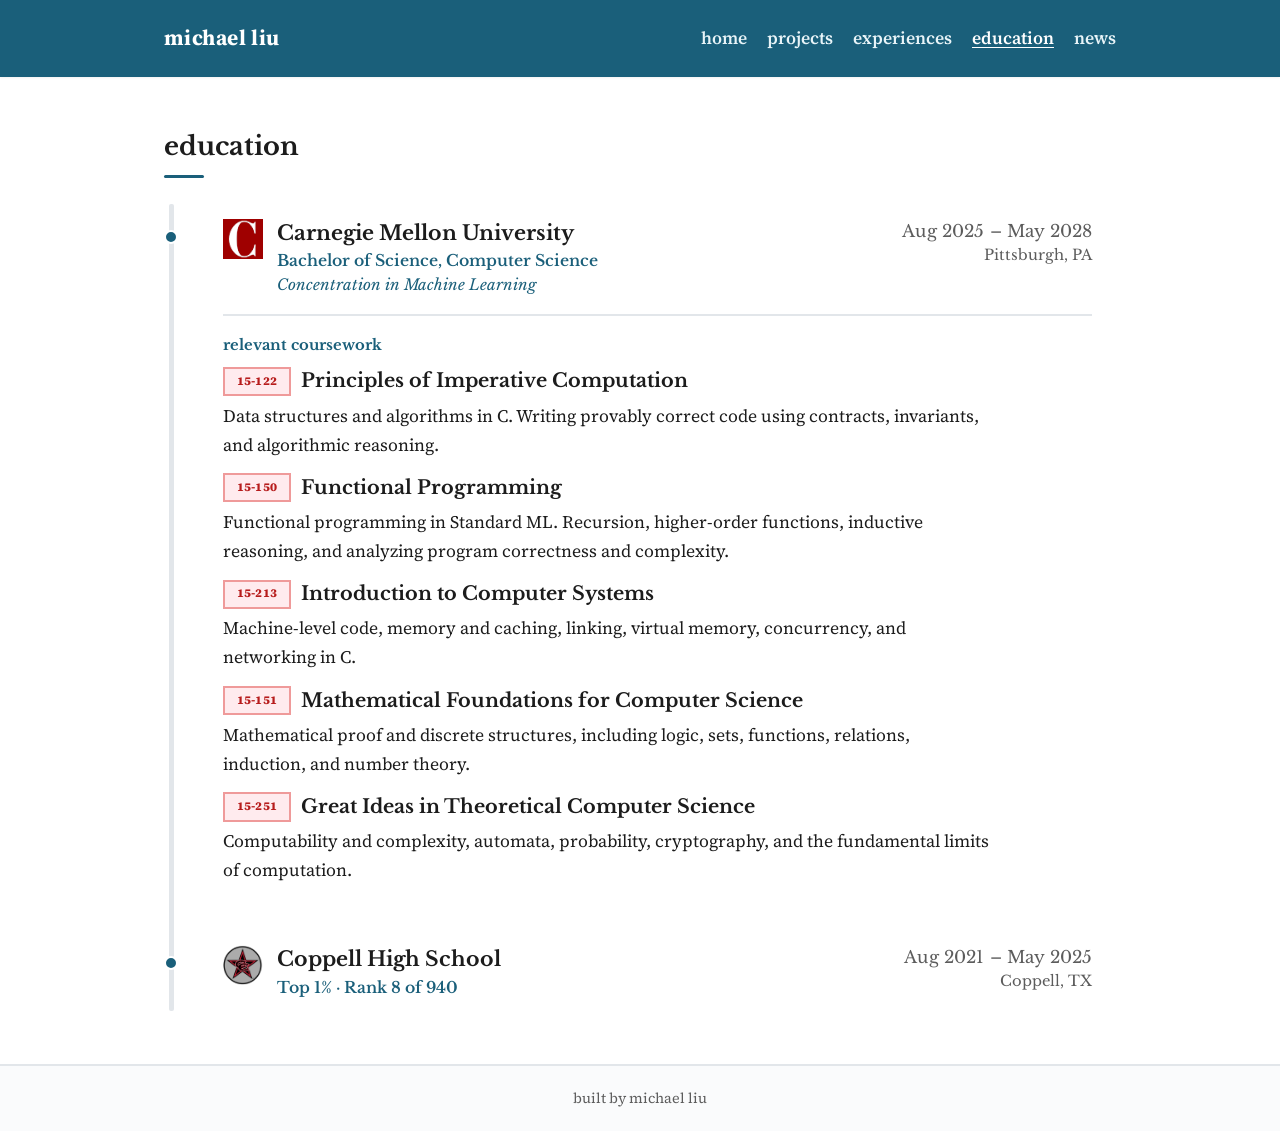
==== education.html @ 4521b9be "Add files via upload" ====
<!DOCTYPE html>
<html lang="en">
  <head>
    <meta charset="UTF-8" />
    <meta name="viewport" content="width=device-width, initial-scale=1" />
    <meta name="description" content="michael liu's education" />
    <title>michael liu</title>
    <link rel="icon" type="image/gif" href="assets/cs.gif" />
    <link rel="stylesheet" href="assets/css/styles.css" />
    <link rel="preconnect" href="https://fonts.googleapis.com" />
    <link rel="preconnect" href="https://fonts.gstatic.com" crossorigin />
    <link
      href="https://fonts.googleapis.com/css2?family=Libre+Baskerville:ital,wght@0,400;0,700;1,400&family=Source+Serif+4:ital,opsz,wght@0,8..60,300;0,8..60,400;1,8..60,400&display=swap"
      rel="stylesheet"
    />
  </head>
  <body>
    <a class="skip-link" href="#main">Skip to content</a>

    <header class="site-header">
      <div class="site-header__inner">
        <a class="site-logo" href="index.html">michael liu</a>
        <button
          class="nav-toggle"
          type="button"
          aria-expanded="false"
          aria-controls="site-nav"
        >
          <span class="nav-toggle__bar" aria-hidden="true"></span>
          <span class="visually-hidden">Menu</span>
        </button>
        <nav class="site-nav" id="site-nav" aria-label="Primary">
          <ul>
            <li><a href="index.html">home</a></li>
            <li><a href="index.html#projects">projects</a></li>
            <li><a href="experiences.html">experiences</a></li>
            <li><a href="education.html" aria-current="page">education</a></li>
            <li><a href="index.html#news">news</a></li>
          </ul>
        </nav>
      </div>
    </header>

    <main id="main">
      <div class="content-wrap">
        <section class="section" id="education" aria-labelledby="education-heading">
          <h2 id="education-heading" class="section__title">education</h2>
          <ol class="project-showcase project-showcase--timeline" aria-label="Education">
            <li>
              <article class="project-card">
                <div class="project-card__body">
                  <div class="exp-header">
                    <div class="exp-header__left">
                      <img class="exp-org-logo" src="assets/img/cmu.ico" alt="Carnegie Mellon University logo" />
                      <div class="exp-title-block">
                        <h3 class="project-card__title">Carnegie Mellon University</h3>
                        <p class="exp-role exp-role--plain">Bachelor of Science, Computer Science</p>
                        <p class="exp-role exp-role--concentration">Concentration in Machine Learning</p>
                      </div>
                    </div>
                    <div class="exp-header__right">
                      <p class="exp-date">Aug 2025 &ndash; May 2028</p>
                      <p class="exp-loc">Pittsburgh, PA</p>
                    </div>
                  </div>
                  <div class="edu-courses">
                    <h4 class="edu-courses__title">relevant coursework</h4>
                    <ul class="edu-course-list" aria-label="Relevant coursework">
                      <li>
                        <p class="edu-course__line">
                          <span class="project-tag edu-course__code">15-122</span>
                          <span class="edu-course__name">Principles of Imperative Computation</span>
                        </p>
                        <p class="edu-course__desc">
                          Data structures and algorithms in C. Writing
                          provably correct code using contracts, invariants, and algorithmic reasoning.
                        </p>
                      </li>
                      <li>
                        <p class="edu-course__line">
                          <span class="project-tag edu-course__code">15-150</span>
                          <span class="edu-course__name">Functional Programming</span>
                        </p>
                        <p class="edu-course__desc">
                          Functional programming in Standard ML. Recursion, higher-order
                          functions, inductive reasoning, and analyzing program correctness and complexity.
                        </p>
                      </li>
                      <li>
                        <p class="edu-course__line">
                          <span class="project-tag edu-course__code">15-213</span>
                          <span class="edu-course__name">Introduction to Computer Systems</span>
                        </p>
                        <p class="edu-course__desc">
                          Machine-level code, memory and caching, linking,
                          virtual memory, concurrency, and networking in C.
                        </p>
                      </li>
                      <li>
                        <p class="edu-course__line">
                          <span class="project-tag edu-course__code">15-151</span>
                          <span class="edu-course__name">Mathematical Foundations for Computer Science</span>
                        </p>
                        <p class="edu-course__desc">
                          Mathematical proof and discrete structures, including logic, sets,
                          functions, relations, induction, and number theory.
                        </p>
                      </li>
                      <li>
                        <p class="edu-course__line">
                          <span class="project-tag edu-course__code">15-251</span>
                          <span class="edu-course__name">Great Ideas in Theoretical Computer Science</span>
                        </p>
                        <p class="edu-course__desc">
                          Computability and complexity, automata, probability,
                          cryptography, and the fundamental limits of computation.
                        </p>
                      </li>
                    </ul>
                  </div>
                </div>
              </article>
            </li>
            <li>
              <article class="project-card">
                <div class="project-card__body">
                  <div class="exp-header">
                    <div class="exp-header__left">
                      <img class="exp-org-logo" src="assets/img/coppell-badge.png" alt="Coppell High School logo" />
                      <div class="exp-title-block">
                        <h3 class="project-card__title">Coppell High School</h3>
                        <p class="exp-role exp-role--plain">Top 1% &middot; Rank 8 of 940</p>
                      </div>
                    </div>
                    <div class="exp-header__right">
                      <p class="exp-date">Aug 2021 &ndash; May 2025</p>
                      <p class="exp-loc">Coppell, TX</p>
                    </div>
                  </div>
                </div>
              </article>
            </li>
          </ol>
        </section>
      </div>
    </main>

    <footer class="site-footer">
      <p>built by michael liu</p>
    </footer>

    <button type="button" id="back-to-top" class="back-to-top" aria-label="Back to top">BACK TO TOP</button>

    <script src="assets/js/main.js"></script>
  </body>
</html>
---- assets/css/styles.css ----
/* Academic / Jekyll-adjacent portfolio — calm typography, restrained color */

:root {
  --color-header: #1a5f7a;
  --color-header-hover: #134a61;
  --color-text: #1c1c1c;
  --color-muted: #5c5c5c;
  --color-link: #1a6fa0;
  --color-link-hover: #145a82;
  --color-border: #e2e6ea;
  --color-surface: #fafbfc;
  --font-serif: "Libre Baskerville", Georgia, "Times New Roman", serif;
  --font-sans: "Source Serif 4", Georgia, "Times New Roman", serif;
  --content-max: 62rem;
  --space-xs: 0.35rem;
  --space-sm: 0.75rem;
  --space-md: 1.25rem;
  --space-lg: 2rem;
  --space-xl: 3rem;
  --radius-sm: 6px;
  --shadow-soft: 0 1px 2px rgba(0, 0, 0, 0.06);
  /* layout dividers (horizontal + vertical rules) */
  --hairline: 2px;
}

*,
*::before,
*::after {
  box-sizing: border-box;
}

html {
  scroll-behavior: smooth;
}

body {
  margin: 0;
  font-family: var(--font-sans);
  font-size: 1.15rem;
  line-height: 1.7;
  color: var(--color-text);
  background: #fff;
}

.section__body p,
.project-card__desc,
.news-timeline__text {
  font-size: 1.1rem;
  font-weight: 400;
}

.visually-hidden {
  position: absolute;
  width: 1px;
  height: 1px;
  padding: 0;
  margin: -1px;
  overflow: hidden;
  clip: rect(0, 0, 0, 0);
  white-space: nowrap;
  border: 0;
}

.skip-link {
  position: absolute;
  left: -9999px;
  top: 0;
  z-index: 100;
  padding: var(--space-sm) var(--space-md);
  background: var(--color-header);
  color: #fff;
  text-decoration: none;
  font-weight: 600;
}

.skip-link:focus {
  left: var(--space-md);
  top: var(--space-md);
  border-radius: var(--radius-sm);
}

a {
  color: var(--color-link);
  text-decoration-thickness: 1px;
  text-underline-offset: 3px;
}

a:hover {
  color: var(--color-link-hover);
}

/* Header */
.site-header {
  background: var(--color-header);
  color: #fff;
  box-shadow: var(--shadow-soft);
}

.site-header__inner {
  max-width: var(--content-max);
  margin: 0 auto;
  padding: var(--space-md);
  display: flex;
  align-items: center;
  justify-content: space-between;
  gap: var(--space-md);
}

.site-logo {
  color: #fff;
  font-weight: 700;
  letter-spacing: 0.02em;
  text-decoration: none;
  font-size: 1.35rem;
}

.site-logo:hover {
  color: #e8f4f8;
}

.site-nav ul {
  list-style: none;
  margin: 0;
  padding: 0;
  display: flex;
  flex-wrap: wrap;
  gap: var(--space-sm) var(--space-md);
}

.site-nav a {
  color: #e8f4f8;
  text-decoration: none;
  font-weight: 600;
  font-size: 1.1rem;
}

.site-nav a:hover {
  color: #fff;
  text-decoration: underline;
}

.nav-toggle {
  display: none;
  background: transparent;
  border: var(--hairline) solid rgba(255, 255, 255, 0.45);
  border-radius: var(--radius-sm);
  width: 2.5rem;
  height: 2.25rem;
  padding: 0;
  cursor: pointer;
  align-items: center;
  justify-content: center;
  flex-shrink: 0;
}

.nav-toggle__bar {
  display: block;
  width: 1.25rem;
  height: 3px;
  background: #fff;
  box-shadow: 0 -9px 0 #fff, 0 9px 0 #fff;
}

/* Hero */
.hero {
  max-width: var(--content-max);
  margin: 0 auto;
  padding: var(--space-xl) var(--space-md) var(--space-lg);
}

.hero__grid {
  display: grid;
  grid-template-columns: minmax(10rem, 13rem) 1fr minmax(16rem, 20rem);
  gap: var(--space-lg) var(--space-lg);
  align-items: start;
}

.avatar {
  width: 100%;
  aspect-ratio: 1;
  border-radius: 50%;
  overflow: hidden;
  background: var(--color-border);
  border: 3px solid #fff;
  box-shadow: 0 4px 14px rgba(26, 95, 122, 0.15);
}

.avatar__image {
  width: 100%;
  height: 100%;
  object-fit: cover;
  object-position: center center;
  display: block;
}

.hero__name {
  font-family: var(--font-serif);
  font-weight: 700;
  font-size: clamp(2rem, 4vw, 2.75rem);
  margin: 0 0 var(--space-sm);
  letter-spacing: -0.02em;
  line-height: 1.15;
  text-transform: lowercase;
}

.hero__meta {
  list-style: none;
  margin: 0 0 var(--space-md);
  padding: 0;
  color: var(--color-muted);
  font-size: 0.98rem;
}

.hero__meta li {
  margin-bottom: var(--space-xs);
}

.social {
  list-style: none;
  margin: 0;
  padding: 0;
  display: flex;
  gap: var(--space-sm);
}

.social__link {
  display: inline-flex;
  align-items: center;
  justify-content: center;
  width: 2.9rem;
  height: 2.9rem;
  border-radius: 50%;
  background: var(--color-surface);
  border: var(--hairline) solid var(--color-border);
  color: var(--color-header);
  font-weight: 700;
  font-size: 0.75rem;
  text-decoration: none;
  letter-spacing: -0.02em;
}

.social__link:hover {
  background: var(--color-header);
  color: #fff;
  border-color: var(--color-header);
}

/* Brand colors per social link (LinkedIn, GitHub, Email) */
.social li:nth-child(1) .social__link {
  color: #0a66c2;
  border-color: #0a66c2;
}

.social li:nth-child(1) .social__link:hover {
  background: #0a66c2;
  color: #fff;
  border-color: #0a66c2;
}

.social li:nth-child(2) .social__link {
  color: #1c1c1c;
  border-color: #1c1c1c;
}

.social li:nth-child(2) .social__link:hover {
  background: #1c1c1c;
  color: #fff;
  border-color: #1c1c1c;
}

.social li:nth-child(3) .social__link {
  color: #ea4335;
  border-color: #ea4335;
}

.social li:nth-child(3) .social__link:hover {
  background: #ea4335;
  color: #fff;
  border-color: #ea4335;
}

.social__link .social__icon {
  width: 1.5rem;
  height: 1.5rem;
  display: block;
  flex-shrink: 0;
}

.social__link svg[fill="none"] {
  fill: none;
}

.hero__aside {
  padding-left: 0;
}

.aside-heading {
  font-family: var(--font-serif);
  font-size: 1.15rem;
  font-weight: 700;
  margin: 0 0 var(--space-sm);
  text-transform: lowercase;
}

.interest-list {
  margin: 0;
  padding-left: 1.1rem;
  color: var(--color-muted);
  font-size: 0.98rem;
}

.interest-list li {
  margin-bottom: var(--space-xs);
}

/* Main sections */
.content-wrap {
  max-width: var(--content-max);
  margin: 0 auto;
  padding: var(--space-xl) var(--space-md) var(--space-xl);
}

.site-nav a[aria-current="page"] {
  color: #fff;
  text-decoration: underline;
}

.section {
  padding-top: var(--space-lg);
  margin-top: var(--space-lg);
  border-top: var(--hairline) solid var(--color-border);
}

.section:first-of-type {
  border-top: none;
  margin-top: 0;
  padding-top: 0;
}

.section__title {
  font-family: var(--font-serif);
  font-size: clamp(1.35rem, 2.5vw, 1.6rem);
  font-weight: 700;
  margin: 0 0 var(--space-md);
  text-transform: lowercase;
}

.section__title::after {
  content: "";
  display: block;
  width: 2.5rem;
  height: 3px;
  margin-top: 0.45rem;
  background: var(--color-header);
  border-radius: 2px;
}

.section__body p {
  margin: 0 0 var(--space-md);
  max-width: 48rem;
}

.section__body p:last-child {
  margin-bottom: 0;
}

/* Home about: use full content-wrap width (not 48rem measure column), slightly larger copy */
#about .section__body p {
  max-width: none;
  font-size: 1.25rem;
  line-height: 1.75;
}

.section--projects .section__body .projects-intro {
  margin: 0 0 var(--space-md);
  max-width: none;
}

/* Projects page — image slot (left) + copy (right) */
.project-showcase {
  list-style: none;
  margin: 0;
  padding: 0;
  display: flex;
  flex-direction: column;
  gap: var(--space-sm);
}

.project-showcase > li {
  margin: 0;
  padding: 0;
}

/* Scroll reveal — cards slide in from the side (only when JS enables it) */
.project-showcase.js-reveal > li {
  opacity: 0;
  transform: translateX(-3rem);
  transition:
    opacity 0.6s ease,
    transform 0.6s ease;
}

.project-showcase.js-reveal > li:nth-child(even) {
  transform: translateX(3rem);
}

.project-showcase.js-reveal > li.in-view {
  opacity: 1;
  transform: none;
}

.project-card {
  padding: var(--space-md) var(--space-lg);
  border: var(--hairline) solid transparent;
  border-radius: var(--radius-sm);
}

.section--projects .project-card {
  display: grid;
  grid-template-columns: minmax(13rem, 19rem) minmax(0, 1fr);
  gap: var(--space-lg) var(--space-xl);
  align-items: start;
}

.project-card__media {
  border-radius: var(--radius-sm);
  overflow: hidden;
  box-shadow: var(--shadow-soft);
  background: repeating-linear-gradient(
    -45deg,
    var(--color-surface),
    var(--color-surface) 8px,
    var(--color-border) 8px,
    var(--color-border) calc(8px + var(--hairline))
  );
  aspect-ratio: 20 / 13;
  align-self: start;
}

.project-card__image {
  width: 100%;
  height: 100%;
  object-fit: cover;
  display: block;
}

.project-card__body {
  min-width: 0;
}

.project-card__title {
  font-family: var(--font-serif);
  font-size: clamp(1.15rem, 2.1vw, 1.4rem);
  font-weight: 700;
  margin: 0 0 var(--space-xs);
  line-height: 1.3;
  text-transform: none;
}

.project-card__tags {
  display: flex;
  flex-wrap: wrap;
  gap: 0.45rem 0.5rem;
  margin: 0 0 var(--space-md);
  padding: 0;
  list-style: none;
}

.project-card__tags li {
  margin: 0;
  padding: 0;
}

.project-tag {
  display: inline-block;
  padding: 0.3rem 0.72rem;
  text-transform: uppercase;
  font-size: 0.75rem;
  font-weight: 800;
  line-height: 1.3;
  letter-spacing: 0.02em;
  border: var(--hairline) solid rgb(0, 0, 0);
}

.project-card__tags li:nth-child(7n + 1) .project-tag {
  background: #e3f2fd;
  color: #0d47a1;
  border-color: #90caf9;
}

.project-card__tags li:nth-child(7n + 2) .project-tag {
  background: #fce4ec;
  color: #880e4f;
  border-color: #f48fb1;
}

.project-card__tags li:nth-child(7n + 3) .project-tag {
  background: #e8f5e9;
  color: #1b5e20;
  border-color: #81c784;
}

.project-card__tags li:nth-child(7n + 4) .project-tag {
  background: #fff3e0;
  color: #e65100;
  border-color: #ffb74d;
}

.project-card__tags li:nth-child(7n + 5) .project-tag {
  background: #f3e5f5;
  color: #4a148c;
  border-color: #ce93d8;
}

.project-card__tags li:nth-child(7n + 6) .project-tag {
  background: #e0f7fa;
  color: #006064;
  border-color: #4dd0e1;
}

.project-card__tags li:nth-child(7n + 7) .project-tag {
  background: #efebe9;
  color: #3e2723;
  border-color: #bcaaa4;
}

.project-card__desc {
  margin: 0 0 var(--space-sm);
  max-width: 48rem;
  color: var(--color-text);
  font-size: 1.1rem;
  font-weight: 400;
  line-height: 1.65;
}

.project-card__links {
  display: flex;
  flex-wrap: wrap;
  align-items: center;
  gap: 0.45rem 0.5rem;
  margin: 0;
  padding: 0;
}

a.project-pill {
  display: inline-flex;
  align-items: center;
  justify-content: center;
  padding: 0.3rem 0.72rem;
  border-radius: 20px;
  font-size: 0.75rem;
  font-weight: 800;
  line-height: 1.3;
  letter-spacing: 0.02em;
  text-transform: uppercase;
  text-decoration: none;
  cursor: pointer;
  /* same flat treatment as first tech-tag colorway */
  background: #e3f2fd;
  color: #0d47a1;
  border: var(--hairline) solid #90caf9;
}

a.project-pill:hover {
  background: #bbdefb;
  color: #0d47a1;
  border-color: #64b5f6;
}

a.project-pill:focus-visible {
  outline: 2px solid var(--color-link);
  outline-offset: 2px;
}

/* Experience & education entries reuse the home-page project-card look
   (.project-card chrome + hover defined above). Here we only add the
   subtitle/meta line and the bulleted descriptions used inside them. */
.project-card__bullets {
  margin: 0;
  padding-left: 1.15rem;
  max-width: 48rem;
  list-style: disc;
}

/* Timeline cards: bullets full-width under the two-column header (title +
   date/location), with markers flush to the org logo left edge. */
.project-showcase--timeline .project-card__bullets {
  max-width: none;
  width: 100%;
  padding-left: 1.15rem;
  margin-left: 0;
  box-sizing: border-box;
}

/* Education coursework block also spans the full card under the header */
.project-showcase--timeline .edu-courses {
  max-width: none;
  width: 100%;
}

/* Match education .edu-course__desc body typography (Source Serif 4). */
.project-card__bullets li {
  margin: 0 0 0.15rem;
  font-family: var(--font-sans);
  font-size: 1.1rem;
  font-weight: 400;
  line-height: 1.65;
  color: var(--color-text);
}

.project-card__bullets li:last-child {
  margin-bottom: 0;
}

/* Experiences — news-style vertical timeline wrapping project-card entries */
.project-showcase--timeline {
  --exp-rail-width: 5px;
  --exp-dot-size: 14px;
  --exp-logo-size: 40px;
  --exp-card-pad-y: 1rem;
  --exp-logo-gap: 0.85rem;
  position: relative;
  gap: 1.5rem;
  padding-top: 0.15rem;
}

.project-showcase--timeline .project-card {
  padding: var(--exp-card-pad-y) 1.35rem;
}

.project-showcase--timeline::before {
  content: "";
  position: absolute;
  left: calc(var(--exp-dot-size) / 2 - var(--exp-rail-width) / 2);
  top: 0.35rem;
  bottom: 0.35rem;
  width: var(--exp-rail-width);
  background: var(--color-border);
  border-radius: 2px;
}

.project-showcase--timeline > li {
  position: relative;
  padding-left: calc(var(--exp-dot-size) + 1.35rem);
}

/* Dot centers on the org logo */
.project-showcase--timeline > li::before {
  content: "";
  position: absolute;
  left: 0;
  top: calc(
    var(--exp-card-pad-y) + (var(--exp-logo-size) / 2) - (var(--exp-dot-size) / 2)
  );
  width: var(--exp-dot-size);
  height: var(--exp-dot-size);
  border-radius: 50%;
  background: var(--color-header);
  border: 2.5px solid #fff;
  box-sizing: border-box;
  z-index: 1;
}

/* Header: title/role column + compact date/location meta */
.exp-header {
  display: grid;
  grid-template-columns: minmax(0, 1fr) auto;
  align-items: start;
  column-gap: var(--space-lg);
  row-gap: 0.45rem;
  margin: 0 0 0.95rem;
}

.exp-header:last-child {
  margin-bottom: 0;
}

.exp-header__left {
  min-width: 0;
  display: flex;
  align-items: flex-start;
  gap: var(--exp-logo-gap, 0.85rem);
}

.exp-header__right {
  display: flex;
  flex-direction: column;
  align-items: flex-end;
  text-align: right;
  padding-top: 0.12rem;
  flex-shrink: 0;
}

/* Role / degree / stat lines — plain text with teal emphasis; date and location stay muted. */
.exp-role {
  margin: 0;
}

.exp-role--plain {
  font-family: var(--font-serif);
  font-size: 0.98rem;
  font-weight: 600;
  line-height: 1.4;
  color: var(--color-header);
}

.exp-role--concentration {
  margin-top: 0.15rem;
  font-family: var(--font-serif);
  font-size: 0.95rem;
  font-weight: 400;
  font-style: italic;
  line-height: 1.4;
  color: var(--color-header);
}

/* Date uses the display serif (Libre Baskerville) so it reads with the titles,
   not as a small meta/badge line. Still muted and subordinate to the org name. */
.exp-date {
  margin: 0;
  font-family: var(--font-serif);
  font-size: 1.06rem;
  font-weight: 400;
  line-height: 1.35;
  color: var(--color-muted);
  letter-spacing: 0.01em;
  white-space: nowrap;
}

.exp-loc {
  margin: 0.15rem 0 0;
  font-family: var(--font-serif);
  font-size: 0.92rem;
  font-weight: 400;
  line-height: 1.35;
  color: var(--color-muted);
  white-space: nowrap;
}

/* Organization logo — sized to the title line, top-aligned with the text block */
.exp-title-block {
  min-width: 0;
  padding-top: 0.05rem;
}

.exp-title-block .project-card__title {
  margin: 0 0 0.22rem;
  font-size: clamp(1.08rem, 1.85vw, 1.28rem);
  line-height: 1.32;
}

.exp-org-logo {
  width: var(--exp-logo-size, 40px);
  height: var(--exp-logo-size, 40px);
  object-fit: contain;
  flex-shrink: 0;
}

.exp-org-logo--wide {
  width: auto;
  max-width: 4.75rem;
  height: var(--exp-logo-size, 40px);
}

/* Relevant coursework under the CMU entry — same header→content rhythm as
   experience bullets, with a light divider before the coursework label.
   Extra air below the degree line so it isn't flush against the divider. */
.exp-header:has(+ .edu-courses) {
  margin-bottom: 1.15rem;
}

.edu-courses {
  margin-top: 0;
  padding-top: 1.05rem;
  border-top: var(--hairline) solid var(--color-border);
}

.edu-courses__title {
  font-family: var(--font-serif);
  font-size: 0.92rem;
  font-weight: 700;
  margin: 0 0 0.55rem;
  color: var(--color-header);
  text-transform: lowercase;
}

/* Coursework — project-tag code box + serif title + body desc (projects look) */
.edu-course-list {
  list-style: none;
  margin: 0;
  padding: 0;
  display: flex;
  flex-direction: column;
  gap: 0.85rem;
}

.edu-course-list > li {
  margin: 0;
  padding: 0;
}

.edu-course__line {
  display: flex;
  flex-wrap: wrap;
  align-items: center;
  gap: 0.45rem 0.65rem;
  margin: 0;
  line-height: 1.35;
}

/* Reuse .project-tag chrome; lock all course codes to one red colorway */
.edu-course__code.project-tag {
  flex: 0 0 auto;
  font-variant-numeric: tabular-nums;
  background: #ffebee;
  color: #b71c1c;
  border-color: #ef9a9a;
}

.edu-course__name {
  font-family: var(--font-serif);
  font-size: clamp(1.05rem, 1.8vw, 1.2rem);
  font-weight: 700;
  line-height: 1.35;
  color: var(--color-text);
}

.edu-course__desc {
  margin: 0.35rem 0 0;
  max-width: 48rem;
  font-family: var(--font-sans);
  font-size: 1.1rem;
  font-weight: 400;
  line-height: 1.65;
  color: var(--color-text);
}

/* Chips — shared colorful pills for skills and interests */
.chip-list {
  list-style: none;
  margin: 0;
  padding: 0;
  display: flex;
  flex-wrap: wrap;
  gap: 0.5rem;
}

.chip-list li {
  margin: 0;
  padding: 0;
}

.chip {
  display: inline-block;
  padding: 0.32rem 0.72rem;
  font-size: 0.78rem;
  font-weight: 700;
  line-height: 1.3;
  letter-spacing: 0.01em;
  border: var(--hairline) solid;
  border-radius: 20px;
  transition:
    transform 0.15s ease,
    box-shadow 0.15s ease;
}

.chip--tag {
  text-transform: uppercase;
  font-weight: 800;
  letter-spacing: 0.02em;
}

.chip:hover {
  transform: translateY(-2px);
  box-shadow: var(--shadow-soft);
}

.chip-list li:nth-child(7n + 1) .chip {
  background: #e3f2fd;
  color: #0d47a1;
  border-color: #90caf9;
}

.chip-list li:nth-child(7n + 2) .chip {
  background: #fce4ec;
  color: #880e4f;
  border-color: #f48fb1;
}

.chip-list li:nth-child(7n + 3) .chip {
  background: #e8f5e9;
  color: #1b5e20;
  border-color: #81c784;
}

.chip-list li:nth-child(7n + 4) .chip {
  background: #fff3e0;
  color: #e65100;
  border-color: #ffb74d;
}

.chip-list li:nth-child(7n + 5) .chip {
  background: #f3e5f5;
  color: #4a148c;
  border-color: #ce93d8;
}

.chip-list li:nth-child(7n + 6) .chip {
  background: #e0f7fa;
  color: #006064;
  border-color: #4dd0e1;
}

.chip-list li:nth-child(7n + 7) .chip {
  background: #efebe9;
  color: #3e2723;
  border-color: #bcaaa4;
}

/* Skills — grouped chip rows under the about section */
.skills {
  margin-top: var(--space-lg);
}

.skills__title {
  font-family: var(--font-serif);
  font-size: 1.15rem;
  font-weight: 700;
  margin: 0 0 var(--space-md);
  text-transform: lowercase;
}

.skill-icons {
  list-style: none;
  margin: 0;
  padding: 0;
  width: 100%;
  display: flex;
  flex-wrap: wrap;
  gap: 0.75rem;
  justify-content: center;
}

.skill-icons li {
  position: relative;
  flex: 0 0 auto;
  margin: 0;
  padding: 0;
  width: 2.4rem;
  height: 2.4rem;
  display: flex;
  align-items: center;
  justify-content: center;
  line-height: 1;
}

.skill-icons i {
  display: block;
  font-size: 2.2rem;
  transition: transform 0.2s ease;
}

.skill-icons li:hover i {
  transform: translateY(-5px);
}

/* Hover tooltip showing the skill name (light colored badge, like the site tags) */
.skill-icons li::after {
  content: attr(data-name);
  position: absolute;
  bottom: calc(100% + 0.8rem);
  left: 50%;
  transform: translateX(-50%) translateY(0.3rem);
  z-index: 10;
  padding: 0.5rem 0.9rem;
  background: #e3f2fd;
  color: #0d47a1;
  border: var(--hairline) solid #90caf9;
  font-family: system-ui, -apple-system, "Segoe UI", Roboto, Arial, sans-serif;
  font-size: 1rem;
  font-weight: 700;
  letter-spacing: 0.01em;
  line-height: 1.2;
  white-space: nowrap;
  border-radius: 0;
  box-shadow: 0 4px 12px rgba(26, 95, 122, 0.18);
  opacity: 0;
  pointer-events: none;
  transition:
    opacity 0.16s ease,
    transform 0.16s ease;
}

.skill-icons li:hover::after {
  opacity: 1;
  transform: translateX(-50%) translateY(0);
}

@media (prefers-reduced-motion: reduce) {
  .skill-icons li::after {
    transition: opacity 0.16s ease;
  }
}

/* Motion — hover life for cards, images, chips, and links */
.project-card__media,
.project-card__title,
.social__link,
a.project-pill {
  transition:
    transform 0.2s ease,
    box-shadow 0.2s ease,
    border-color 0.15s ease,
    color 0.15s ease,
    background 0.15s ease;
}

.project-card__image {
  transition: transform 0.4s ease;
}

.project-card {
  transition:
    transform 0.2s ease,
    box-shadow 0.2s ease,
    background 0.2s ease,
    border-color 0.2s ease;
}

.project-card:hover {
  transform: translateY(-5px);
  background: var(--color-surface);
  border-color: var(--color-border);
  box-shadow: 0 10px 26px rgba(26, 95, 122, 0.15);
}

.project-card:hover .project-card__title {
  color: var(--color-header);
}

/* Education entry cards (CMU, Coppell) stay static — no hover lift/shadow.
   Experiences keep the shared .project-card:hover treatment above. */
#education .project-card {
  transition: none;
}

#education .project-card:hover {
  transform: none;
  background: transparent;
  border-color: transparent;
  box-shadow: none;
}

#education .project-card:hover .project-card__title {
  color: inherit;
}

.section--projects .project-card:hover .project-card__image {
  transform: scale(1.05);
}

.section--projects .project-card:hover .project-card__media {
  box-shadow: 0 8px 22px rgba(26, 95, 122, 0.18);
}

.social__link:hover {
  transform: translateY(-2px);
}

a.project-pill:hover {
  transform: translateY(-2px);
}

/* News — vertical rail + markers only */
.news-timeline {
  --news-rail-width: 6px;
  --news-dot-size: 18px;
  list-style: none;
  margin: 0;
  padding: 0.2rem 0 0;
  position: relative;
  max-width: 44rem;
}

.news-timeline::before {
  content: "";
  position: absolute;
  left: calc(var(--news-dot-size) / 2 - var(--news-rail-width) / 2);
  top: 0.25rem;
  bottom: 0.25rem;
  width: var(--news-rail-width);
  background: var(--color-border);
  border-radius: 2px;
}

.news-timeline__item {
  position: relative;
  padding-left: calc(var(--news-dot-size) + var(--space-md));
  margin-bottom: var(--space-md);
}

.news-timeline__item:last-child {
  margin-bottom: 0;
}

.news-timeline__item::before {
  content: "";
  position: absolute;
  left: 0;
  top: 0.35em;
  width: var(--news-dot-size);
  height: var(--news-dot-size);
  border-radius: 50%;
  background: var(--color-header);
  border: 3px solid #fff;
  box-sizing: border-box;
}

.news-timeline__date {
  display: block;
  margin: 0 0 var(--space-xs);
  font-size: 0.95rem;
  font-variant-numeric: tabular-nums;
  color: var(--color-muted);
}

.news-timeline__text {
  margin: 0;
}

.site-footer {
  border-top: var(--hairline) solid var(--color-border);
  padding: var(--space-md);
  text-align: center;
  font-size: 0.9rem;
  color: var(--color-muted);
  background: var(--color-surface);
}

.site-footer p {
  margin: 0;
}

.back-to-top {
  position: fixed;
  right: max(1rem, env(safe-area-inset-right, 0px));
  bottom: max(1rem, env(safe-area-inset-bottom, 0px));
  z-index: 50;
  padding: 0.45rem 0.85rem;
  font-family: var(--font-sans);
  font-size: 1rem;
  font-weight: 800;
  text-transform: uppercase;
  letter-spacing: 0.04em;
  color: #fff;
  background: var(--color-header);
  border: var(--hairline) solid rgba(255, 255, 255, 0.2);
  border-radius: var(--radius-sm);
  box-shadow: var(--shadow-soft);
  cursor: pointer;
  opacity: 0;
  visibility: hidden;
  pointer-events: none;
  transform: translateY(0.35rem);
  transition:
    opacity 0.2s ease,
    visibility 0.2s ease,
    transform 0.2s ease,
    background 0.15s ease;
}

.back-to-top.is-visible {
  opacity: 1;
  visibility: visible;
  pointer-events: auto;
  transform: translateY(0);
}

.back-to-top:hover {
  background: var(--color-header-hover);
  color: #fff;
}

.back-to-top:focus {
  outline: 2px solid var(--color-link);
  outline-offset: 3px;
}

.back-to-top:focus:not(:focus-visible) {
  outline: none;
}

@media (prefers-reduced-motion: reduce) {
  .back-to-top,
  .chip,
  .project-card,
  .project-card__media,
  .project-card__image,
  .project-card__title,
  .social__link,
  a.project-pill {
    transition: none;
  }

  .chip:hover,
  .social__link:hover,
  a.project-pill:hover,
  .skill-icons li:hover i,
  .project-card:hover,
  .section--projects .project-card:hover .project-card__image {
    transform: none;
  }

  .skill-icons i {
    transition: none;
  }

  .project-showcase.js-reveal > li {
    opacity: 1;
    transform: none;
    transition: none;
  }
}

/* Responsive */
@media (max-width: 768px) {
  .nav-toggle {
    display: inline-flex;
  }

  .site-nav {
    position: absolute;
    left: 0;
    right: 0;
    top: 100%;
    background: var(--color-header-hover);
    max-height: 0;
    overflow: hidden;
    transition: max-height 0.25s ease;
  }

  .site-nav.is-open {
    max-height: 320px;
  }

  .site-nav ul {
    flex-direction: column;
    padding: var(--space-md);
    gap: var(--space-sm);
  }

  .site-header {
    position: relative;
  }

  .hero__grid {
    grid-template-columns: 1fr;
    text-align: center;
  }

  .hero__photo {
    justify-self: center;
    max-width: 14rem;
  }

  .hero__meta {
    text-align: center;
  }

  .social {
    justify-content: center;
  }

  .hero__aside {
    border-left: none;
    padding-left: 0;
    border-top: var(--hairline) solid var(--color-border);
    padding-top: var(--space-lg);
    text-align: left;
  }

  .section--projects .project-card {
    grid-template-columns: 1fr;
    gap: var(--space-md);
    padding: var(--space-md);
  }

  .project-card__media {
    width: 100%;
  }

  /* Experience header stacks: date/location drop below the title/role */
  .project-showcase--timeline {
    --exp-logo-size: 36px;
    --exp-card-pad-y: 0.9rem;
    --exp-dot-size: 12px;
    gap: 1.25rem;
  }

  .project-showcase--timeline > li {
    padding-left: calc(var(--exp-dot-size) + 1rem);
  }

  .exp-header {
    grid-template-columns: 1fr;
    row-gap: 0.4rem;
  }

  .exp-header__right {
    align-items: flex-start;
    text-align: left;
    padding-top: 0;
    padding-left: calc(var(--exp-logo-size, 36px) + var(--exp-logo-gap, 0.85rem));
  }

  .exp-date,
  .exp-loc {
    white-space: normal;
  }

  .exp-org-logo--wide {
    max-width: 4.25rem;
  }
}

@media (min-width: 769px) and (max-width: 900px) {
  .hero__grid {
    grid-template-columns: 11rem 1fr;
    grid-template-rows: auto auto;
  }

  .hero__photo {
    grid-row: 1 / span 2;
  }

  .hero__aside {
    grid-column: 2;
    border-left: none;
    padding-left: 0;
    border-top: var(--hairline) solid var(--color-border);
    padding-top: var(--space-md);
  }
}
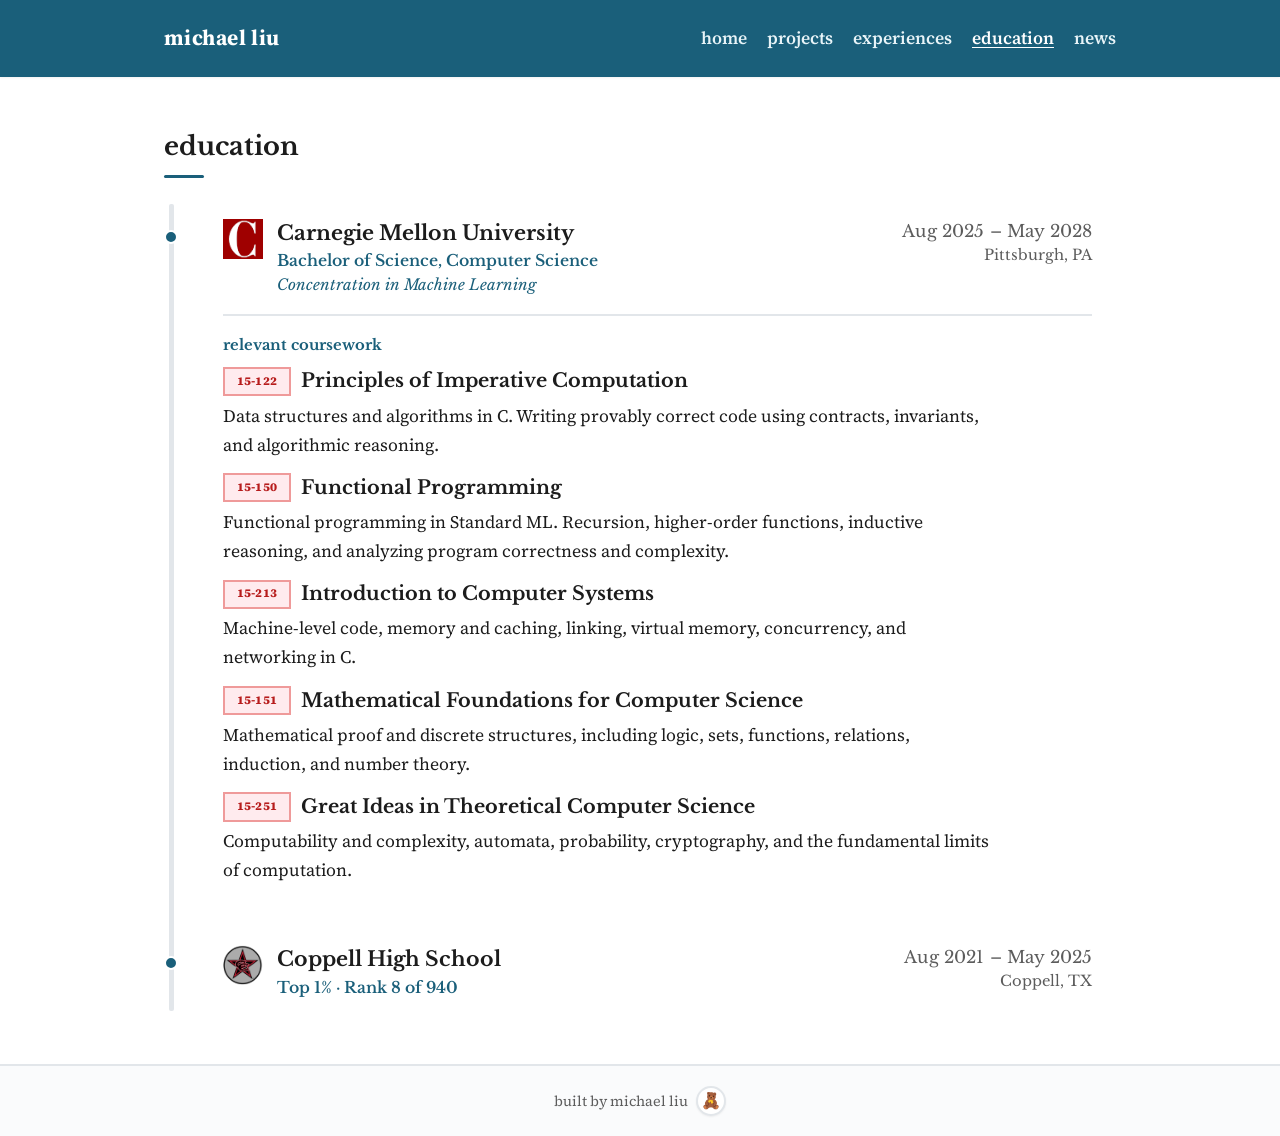
==== commit dc32ff4e: "Add files via upload" ====
--- a/education.html
+++ b/education.html
@@ -146,7 +146,17 @@
     </main>
 
     <footer class="site-footer">
-      <p>built by michael liu</p>
+      <p>
+        built by michael liu
+        <button
+          type="button"
+          class="bear-button"
+          id="bear-button"
+          aria-label="Release teddy bears"
+        >
+          🧸
+        </button>
+      </p>
     </footer>
 
     <button type="button" id="back-to-top" class="back-to-top" aria-label="Back to top">BACK TO TOP</button>
--- a/assets/css/styles.css
+++ b/assets/css/styles.css
@@ -31,6 +31,7 @@
 
 html {
   scroll-behavior: smooth;
+  scroll-padding-top: 4.5rem;
 }
 
 body {
@@ -91,6 +92,9 @@
 
 /* Header */
 .site-header {
+  position: sticky;
+  top: 0;
+  z-index: 100;
   background: var(--color-header);
   color: #fff;
   box-shadow: var(--shadow-soft);
@@ -952,19 +956,24 @@
   align-items: center;
   justify-content: center;
   line-height: 1;
+  cursor: pointer;
+  -webkit-tap-highlight-color: transparent;
 }
 
 .skill-icons i {
   display: block;
   font-size: 2.2rem;
   transition: transform 0.2s ease;
-}
-
-.skill-icons li:hover i {
+  pointer-events: none;
+}
+
+.skill-icons li:hover i,
+.skill-icons li.is-active i,
+.skill-icons li:focus-visible i {
   transform: translateY(-5px);
 }
 
-/* Hover tooltip showing the skill name (light colored badge, like the site tags) */
+/* Tooltip: hover (desktop) + tap/focus (mobile & keyboard) */
 .skill-icons li::after {
   content: attr(data-name);
   position: absolute;
@@ -991,7 +1000,9 @@
     transform 0.16s ease;
 }
 
-.skill-icons li:hover::after {
+.skill-icons li:hover::after,
+.skill-icons li.is-active::after,
+.skill-icons li:focus-visible::after {
   opacity: 1;
   transform: translateX(-50%) translateY(0);
 }
@@ -1135,10 +1146,130 @@
   font-size: 0.9rem;
   color: var(--color-muted);
   background: var(--color-surface);
+  display: flex;
+  justify-content: center;
+  align-items: center;
 }
 
 .site-footer p {
   margin: 0;
+  display: inline-flex;
+  align-items: center;
+  justify-content: center;
+  gap: 0.5rem;
+}
+
+.bear-button {
+  appearance: none;
+  border: var(--hairline) solid var(--color-border);
+  background: #fff;
+  border-radius: 999px;
+  width: 1.85rem;
+  height: 1.85rem;
+  padding: 0;
+  margin: 0;
+  font-size: 1rem;
+  line-height: 1;
+  display: inline-flex;
+  align-items: center;
+  justify-content: center;
+  cursor: pointer;
+  flex-shrink: 0;
+  box-shadow: var(--shadow-soft);
+  transition:
+    transform 0.15s ease,
+    background 0.15s ease,
+    border-color 0.15s ease;
+}
+
+.bear-button:hover {
+  transform: translateY(-2px) scale(1.06);
+  background: #fff8f0;
+  border-color: #d4b896;
+}
+
+.bear-button:active {
+  transform: scale(0.96);
+}
+
+.bear-button:focus-visible {
+  outline: 2px solid var(--color-link);
+  outline-offset: 3px;
+}
+
+.teddy-layer {
+  position: fixed;
+  inset: 0;
+  z-index: 200;
+  pointer-events: none;
+  overflow: hidden;
+}
+
+.teddy-bear {
+  position: absolute;
+  left: 0;
+  top: 0;
+  display: block;
+  font-size: var(--teddy-size, 3.5rem);
+  line-height: 1;
+  will-change: transform, opacity;
+  opacity: 0;
+  transform-origin: center center;
+  animation: teddy-fall var(--teddy-duration, 2.2s) ease-out forwards;
+  transform: translate3d(var(--teddy-x, 0), var(--teddy-y, 0), 0)
+    translate(-50%, -50%) rotate(var(--teddy-rot-start, 0deg)) scale(0.4);
+}
+
+@keyframes teddy-fall {
+  0% {
+    opacity: 0;
+    transform: translate3d(var(--teddy-x, 0), var(--teddy-y, 0), 0)
+      translate(-50%, -50%) rotate(var(--teddy-rot-start, 0deg)) scale(0.35);
+  }
+  12% {
+    opacity: 1;
+    transform: translate3d(
+        calc(var(--teddy-x, 0) + var(--teddy-dx, 0px) * 0.35),
+        calc(var(--teddy-y, 0) + var(--teddy-dy, 0px) * 0.15),
+        0
+      )
+      translate(-50%, -50%)
+      rotate(calc(var(--teddy-rot-start, 0deg) + 16deg)) scale(1.05);
+  }
+  100% {
+    opacity: 0;
+    transform: translate3d(
+        calc(var(--teddy-x, 0) + var(--teddy-dx, 0px)),
+        calc(var(--teddy-y, 0) + 70vh),
+        0
+      )
+      translate(-50%, -50%) rotate(var(--teddy-rot-end, 180deg)) scale(0.95);
+  }
+}
+
+@media (prefers-reduced-motion: reduce) {
+  .bear-button,
+  .bear-button:hover,
+  .bear-button:active {
+    transition: none;
+    transform: none;
+  }
+
+  .teddy-bear {
+    animation: teddy-fall-reduced 1.2s ease-out forwards;
+  }
+
+  @keyframes teddy-fall-reduced {
+    0% {
+      opacity: 0;
+    }
+    20% {
+      opacity: 1;
+    }
+    100% {
+      opacity: 0;
+    }
+  }
 }
 
 .back-to-top {
@@ -1206,6 +1337,8 @@
   .social__link:hover,
   a.project-pill:hover,
   .skill-icons li:hover i,
+  .skill-icons li.is-active i,
+  .skill-icons li:focus-visible i,
   .project-card:hover,
   .section--projects .project-card:hover .project-card__image {
     transform: none;
@@ -1228,11 +1361,14 @@
     display: inline-flex;
   }
 
+  /* Keep logo + toggle on one row; nav expands below and pushes page content down */
+  .site-header__inner {
+    flex-wrap: wrap;
+  }
+
   .site-nav {
-    position: absolute;
-    left: 0;
-    right: 0;
-    top: 100%;
+    flex: 1 1 100%;
+    order: 3;
     background: var(--color-header-hover);
     max-height: 0;
     overflow: hidden;
@@ -1247,10 +1383,6 @@
     flex-direction: column;
     padding: var(--space-md);
     gap: var(--space-sm);
-  }
-
-  .site-header {
-    position: relative;
   }
 
   .hero__grid {
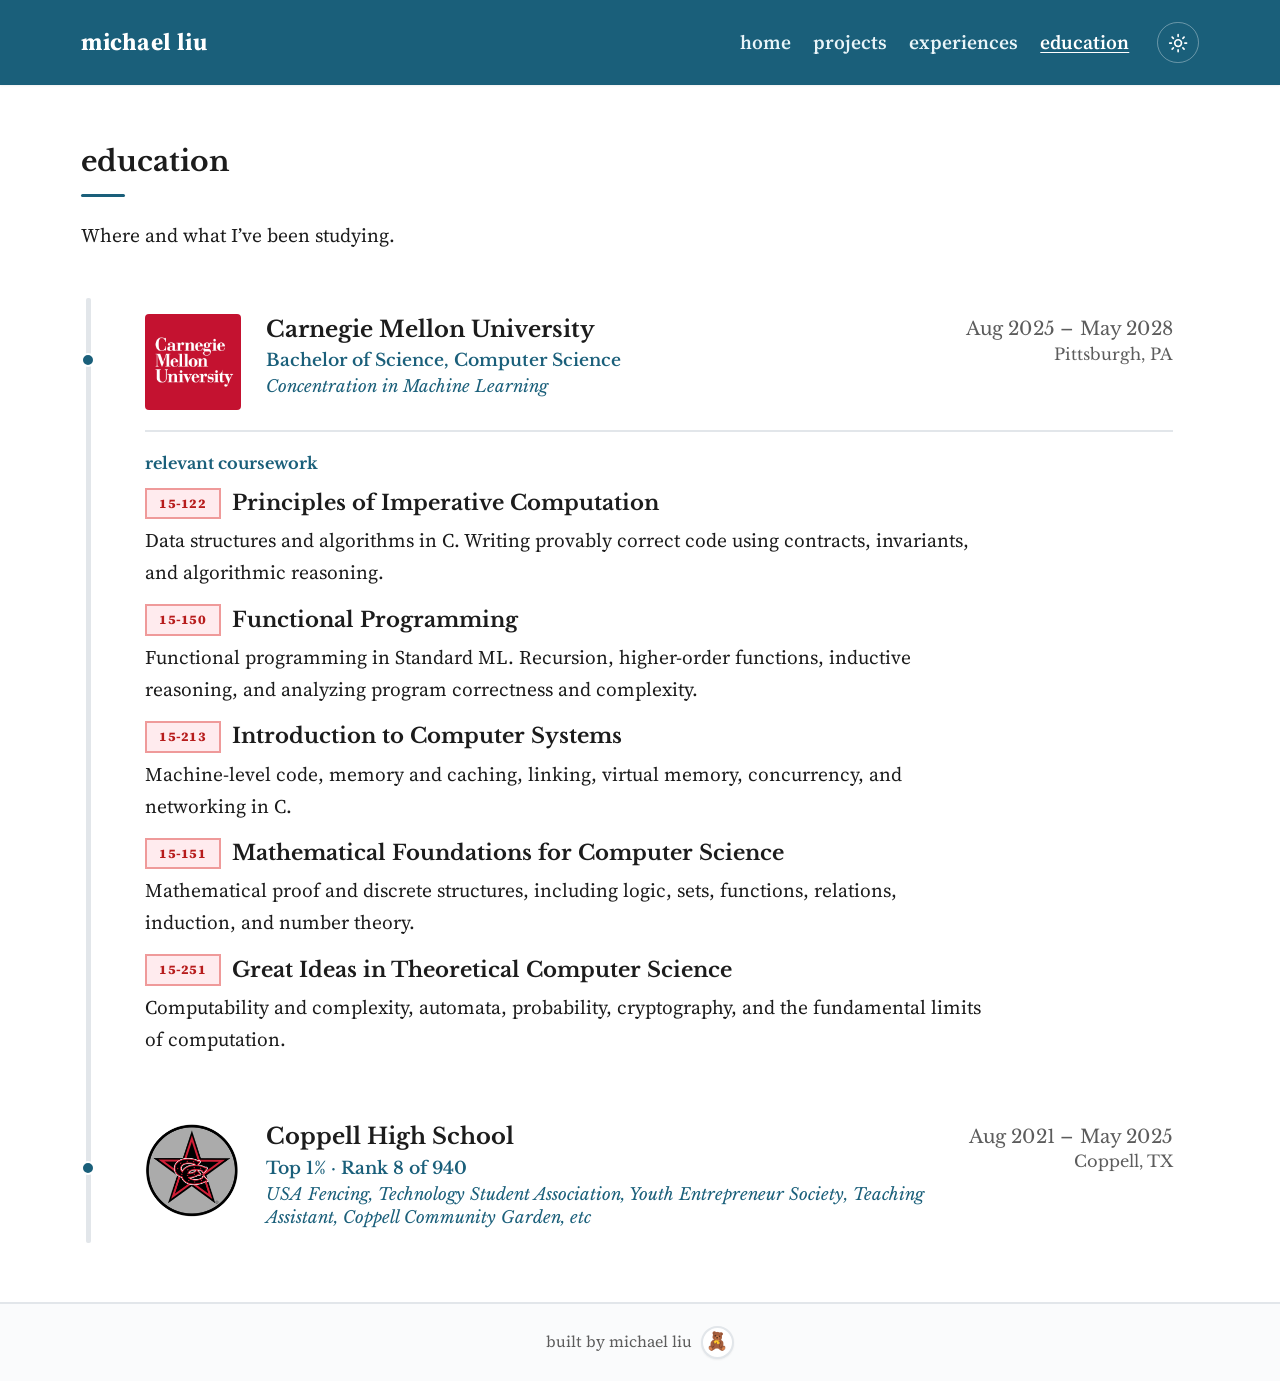
==== commit 38f4bab7: "Add files via upload" ====
--- a/education.html
+++ b/education.html
@@ -5,12 +5,24 @@
     <meta name="viewport" content="width=device-width, initial-scale=1" />
     <meta name="description" content="michael liu's education" />
     <title>michael liu</title>
+    <script>
+      (function () {
+        try {
+          var stored = localStorage.getItem("theme");
+          var dark =
+            stored === "dark" ||
+            (!stored &&
+              window.matchMedia("(prefers-color-scheme: dark)").matches);
+          if (dark) document.documentElement.setAttribute("data-theme", "dark");
+        } catch (e) {}
+      })();
+    </script>
     <link rel="icon" type="image/gif" href="assets/cs.gif" />
     <link rel="stylesheet" href="assets/css/styles.css" />
     <link rel="preconnect" href="https://fonts.googleapis.com" />
     <link rel="preconnect" href="https://fonts.gstatic.com" crossorigin />
     <link
-      href="https://fonts.googleapis.com/css2?family=Libre+Baskerville:ital,wght@0,400;0,700;1,400&family=Source+Serif+4:ital,opsz,wght@0,8..60,300;0,8..60,400;1,8..60,400&display=swap"
+      href="https://fonts.googleapis.com/css2?family=Libre+Baskerville:ital,wght@0,400;0,700;1,400&family=Source+Serif+4:ital,opsz,wght@0,8..60,400;1,8..60,400&display=swap"
       rel="stylesheet"
     />
   </head>
@@ -20,24 +32,62 @@
     <header class="site-header">
       <div class="site-header__inner">
         <a class="site-logo" href="index.html">michael liu</a>
-        <button
-          class="nav-toggle"
-          type="button"
-          aria-expanded="false"
-          aria-controls="site-nav"
-        >
-          <span class="nav-toggle__bar" aria-hidden="true"></span>
-          <span class="visually-hidden">Menu</span>
-        </button>
         <nav class="site-nav" id="site-nav" aria-label="Primary">
           <ul>
             <li><a href="index.html">home</a></li>
             <li><a href="index.html#projects">projects</a></li>
             <li><a href="experiences.html">experiences</a></li>
             <li><a href="education.html" aria-current="page">education</a></li>
-            <li><a href="index.html#news">news</a></li>
           </ul>
         </nav>
+        <div class="header-actions">
+          <button
+            type="button"
+            class="theme-toggle"
+            id="theme-toggle"
+            aria-label="Toggle dark mode"
+            title="Toggle theme"
+          >
+            <svg
+              class="theme-toggle__icon theme-toggle__icon--sun"
+              xmlns="http://www.w3.org/2000/svg"
+              viewBox="0 0 24 24"
+              fill="none"
+              stroke="currentColor"
+              stroke-width="2"
+              stroke-linecap="round"
+              stroke-linejoin="round"
+              aria-hidden="true"
+            >
+              <circle cx="12" cy="12" r="4" />
+              <path
+                d="M12 2v2M12 20v2M4.93 4.93l1.41 1.41M17.66 17.66l1.41 1.41M2 12h2M20 12h2M4.93 19.07l1.41-1.41M17.66 6.34l1.41-1.41"
+              />
+            </svg>
+            <svg
+              class="theme-toggle__icon theme-toggle__icon--moon"
+              xmlns="http://www.w3.org/2000/svg"
+              viewBox="0 0 24 24"
+              fill="none"
+              stroke="currentColor"
+              stroke-width="2"
+              stroke-linecap="round"
+              stroke-linejoin="round"
+              aria-hidden="true"
+            >
+              <path d="M21 14.5A8.5 8.5 0 1 1 9.5 3a7 7 0 0 0 11.5 11.5z" />
+            </svg>
+          </button>
+          <button
+            class="nav-toggle"
+            type="button"
+            aria-expanded="false"
+            aria-controls="site-nav"
+          >
+            <span class="nav-toggle__bar" aria-hidden="true"></span>
+            <span class="visually-hidden">Menu</span>
+          </button>
+        </div>
       </div>
     </header>
 
@@ -45,13 +95,18 @@
       <div class="content-wrap">
         <section class="section" id="education" aria-labelledby="education-heading">
           <h2 id="education-heading" class="section__title">education</h2>
-          <ol class="project-showcase project-showcase--timeline" aria-label="Education">
+          <div class="section__body">
+            <p class="projects-intro">
+              Where and what I&rsquo;ve been studying.
+            </p>
+          </div>
+          <ol class="project-showcase project-showcase--timeline project-showcase--education js-reveal" aria-label="Education">
             <li>
               <article class="project-card">
                 <div class="project-card__body">
                   <div class="exp-header">
                     <div class="exp-header__left">
-                      <img class="exp-org-logo" src="assets/img/cmu.ico" alt="Carnegie Mellon University logo" />
+                      <img class="exp-org-logo" src="assets/img/cmu-wordmark.png" alt="Carnegie Mellon University logo" />
                       <div class="exp-title-block">
                         <h3 class="project-card__title">Carnegie Mellon University</h3>
                         <p class="exp-role exp-role--plain">Bachelor of Science, Computer Science</p>
@@ -130,6 +185,7 @@
                       <div class="exp-title-block">
                         <h3 class="project-card__title">Coppell High School</h3>
                         <p class="exp-role exp-role--plain">Top 1% &middot; Rank 8 of 940</p>
+                        <p class="exp-role exp-role--concentration">USA Fencing, Technology Student Association, Youth Entrepreneur Society, Teaching Assistant, Coppell Community Garden, etc</p>
                       </div>
                     </div>
                     <div class="exp-header__right">
@@ -159,7 +215,7 @@
       </p>
     </footer>
 
-    <button type="button" id="back-to-top" class="back-to-top" aria-label="Back to top">BACK TO TOP</button>
+    <button type="button" id="back-to-top" class="back-to-top" aria-label="Back to top">↑</button>
 
     <script src="assets/js/main.js"></script>
   </body>
--- a/assets/css/styles.css
+++ b/assets/css/styles.css
@@ -9,9 +9,14 @@
   --color-link-hover: #145a82;
   --color-border: #e2e6ea;
   --color-surface: #fafbfc;
+  --color-bg: #ffffff;
+  --color-on-header: #ffffff;
+  --color-nav-muted: #e8f4f8;
+  --color-github: #1c1c1c;
+  --color-dot-ring: #ffffff;
   --font-serif: "Libre Baskerville", Georgia, "Times New Roman", serif;
   --font-sans: "Source Serif 4", Georgia, "Times New Roman", serif;
-  --content-max: 62rem;
+  --content-max: 66rem;
   --space-xs: 0.35rem;
   --space-sm: 0.75rem;
   --space-md: 1.25rem;
@@ -21,6 +26,25 @@
   --shadow-soft: 0 1px 2px rgba(0, 0, 0, 0.06);
   /* layout dividers (horizontal + vertical rules) */
   --hairline: 2px;
+  color-scheme: light;
+}
+
+html[data-theme="dark"] {
+  --color-header: #1f6f8f;
+  --color-header-hover: #185a75;
+  --color-text: #e6e9ec;
+  --color-muted: #a3adb6;
+  --color-link: #7ec4e3;
+  --color-link-hover: #a3d7ef;
+  --color-border: #2f3841;
+  --color-surface: #1b2228;
+  --color-bg: #12161a;
+  --color-on-header: #ffffff;
+  --color-nav-muted: #d7eaf1;
+  --color-github: #e6e9ec;
+  --color-dot-ring: #12161a;
+  --shadow-soft: 0 1px 2px rgba(0, 0, 0, 0.35);
+  color-scheme: dark;
 }
 
 *,
@@ -30,8 +54,51 @@
 }
 
 html {
+  /* ~110% browser zoom feel: rem type/spacing/layout scale together */
+  font-size: 110%;
   scroll-behavior: smooth;
   scroll-padding-top: 4.5rem;
+}
+
+/* Circular paint-splash theme transition (View Transitions API) */
+@supports (view-transition-name: none) {
+  html {
+    view-transition-name: root;
+  }
+
+  ::view-transition-old(root),
+  ::view-transition-new(root) {
+    animation: none;
+    mix-blend-mode: normal;
+  }
+
+  ::view-transition-old(root) {
+    z-index: 1;
+  }
+
+  ::view-transition-new(root) {
+    z-index: 9999;
+  }
+}
+
+.theme-splash {
+  position: fixed;
+  inset: 0;
+  z-index: 10000;
+  pointer-events: none;
+  background: var(--splash-color, #12161a);
+  clip-path: circle(0px at var(--splash-x, 50%) var(--splash-y, 50%));
+  transition: clip-path 0.55s cubic-bezier(0.22, 1, 0.36, 1);
+}
+
+.theme-splash.is-expanding {
+  clip-path: circle(var(--splash-r, 150vmax) at var(--splash-x, 50%) var(--splash-y, 50%));
+}
+
+@media (prefers-reduced-motion: reduce) {
+  .theme-splash {
+    transition: none;
+  }
 }
 
 body {
@@ -40,7 +107,7 @@
   font-size: 1.15rem;
   line-height: 1.7;
   color: var(--color-text);
-  background: #fff;
+  background: var(--color-bg);
 }
 
 .section__body p,
@@ -96,7 +163,7 @@
   top: 0;
   z-index: 100;
   background: var(--color-header);
-  color: #fff;
+  color: var(--color-on-header);
   box-shadow: var(--shadow-soft);
 }
 
@@ -106,8 +173,67 @@
   padding: var(--space-md);
   display: flex;
   align-items: center;
-  justify-content: space-between;
+  justify-content: flex-start;
   gap: var(--space-md);
+}
+
+.site-nav {
+  margin-left: auto;
+}
+
+.header-actions {
+  display: flex;
+  align-items: center;
+  gap: 0.55rem;
+  margin-left: 0.35rem;
+  flex-shrink: 0;
+}
+
+.theme-toggle {
+  display: inline-flex;
+  align-items: center;
+  justify-content: center;
+  width: 2.35rem;
+  height: 2.35rem;
+  padding: 0;
+  border-radius: 50%;
+  border: 1px solid rgba(255, 255, 255, 0.35);
+  background: transparent;
+  color: #fff;
+  cursor: pointer;
+  flex-shrink: 0;
+  transition:
+    background 0.15s ease,
+    border-color 0.15s ease,
+    transform 0.15s ease;
+}
+
+.theme-toggle:hover {
+  background: rgba(255, 255, 255, 0.12);
+  border-color: rgba(255, 255, 255, 0.55);
+}
+
+.theme-toggle:focus-visible {
+  outline: 2px solid #fff;
+  outline-offset: 2px;
+}
+
+.theme-toggle__icon {
+  width: 1.15rem;
+  height: 1.15rem;
+  display: block;
+}
+
+.theme-toggle__icon--moon {
+  display: none;
+}
+
+html[data-theme="dark"] .theme-toggle__icon--sun {
+  display: none;
+}
+
+html[data-theme="dark"] .theme-toggle__icon--moon {
+  display: block;
 }
 
 .site-logo {
@@ -119,7 +245,7 @@
 }
 
 .site-logo:hover {
-  color: #e8f4f8;
+  color: var(--color-nav-muted);
 }
 
 .site-nav ul {
@@ -132,7 +258,7 @@
 }
 
 .site-nav a {
-  color: #e8f4f8;
+  color: var(--color-nav-muted);
   text-decoration: none;
   font-weight: 600;
   font-size: 1.1rem;
@@ -174,7 +300,7 @@
 
 .hero__grid {
   display: grid;
-  grid-template-columns: minmax(10rem, 13rem) 1fr minmax(16rem, 20rem);
+  grid-template-columns: minmax(11rem, 14.5rem) 1fr minmax(16rem, 20rem);
   gap: var(--space-lg) var(--space-lg);
   align-items: start;
 }
@@ -185,8 +311,16 @@
   border-radius: 50%;
   overflow: hidden;
   background: var(--color-border);
-  border: 3px solid #fff;
+  border: 3px solid var(--color-bg);
   box-shadow: 0 4px 14px rgba(26, 95, 122, 0.15);
+  transition:
+    transform 0.3s cubic-bezier(0.34, 1.4, 0.64, 1),
+    box-shadow 0.3s ease;
+}
+
+.avatar:hover {
+  transform: scale(1.06);
+  box-shadow: 0 10px 28px rgba(26, 95, 122, 0.28);
 }
 
 .avatar__image {
@@ -195,6 +329,11 @@
   object-fit: cover;
   object-position: center center;
   display: block;
+  transition: transform 0.3s cubic-bezier(0.34, 1.4, 0.64, 1);
+}
+
+.avatar:hover .avatar__image {
+  transform: scale(1.1);
 }
 
 .hero__name {
@@ -217,6 +356,142 @@
 
 .hero__meta li {
   margin-bottom: var(--space-xs);
+}
+
+.meta-link {
+  color: inherit;
+  text-decoration: none;
+}
+
+.meta-link__text {
+  text-decoration: none;
+  transition: color 0.15s ease;
+}
+
+.meta-link:hover .meta-link__text,
+.meta-link:focus-visible .meta-link__text {
+  color: var(--color-link);
+  text-decoration: underline;
+  text-decoration-thickness: 1px;
+  text-underline-offset: 0.18em;
+}
+
+.meta-link:focus-visible {
+  outline: 2px solid var(--color-link);
+  outline-offset: 3px;
+  border-radius: 2px;
+}
+
+.copy-email {
+  position: relative;
+  display: inline-flex;
+  align-items: baseline;
+  gap: 0.3rem;
+  margin: 0;
+  padding: 0;
+  border: none;
+  background: none;
+  color: inherit;
+  font: inherit;
+  cursor: pointer;
+  vertical-align: baseline;
+}
+
+.copy-email__text {
+  text-decoration: none;
+  transition: color 0.15s ease;
+}
+
+.copy-email__icon {
+  font-size: 0.85em;
+  line-height: 1;
+  opacity: 0.72;
+  transition: opacity 0.15s ease, transform 0.15s ease;
+}
+
+.copy-email:hover .copy-email__text,
+.copy-email:focus-visible .copy-email__text {
+  color: var(--color-link);
+  text-decoration: underline;
+  text-decoration-thickness: 1px;
+  text-underline-offset: 0.18em;
+}
+
+.copy-email:hover .copy-email__icon,
+.copy-email:focus-visible .copy-email__icon {
+  opacity: 1;
+  transform: translateY(-1px);
+}
+
+.copy-email:focus-visible {
+  outline: 2px solid var(--color-link);
+  outline-offset: 3px;
+  border-radius: 2px;
+}
+
+.copy-email__tip {
+  position: absolute;
+  left: 50%;
+  bottom: calc(100% + 0.45rem);
+  transform: translateX(-50%) translateY(0.3rem);
+  z-index: 10;
+  padding: 0.5rem 0.9rem;
+  background: #e3f2fd;
+  color: #0d47a1;
+  border: var(--hairline) solid #90caf9;
+  font-family: system-ui, -apple-system, "Segoe UI", Roboto, Arial, sans-serif;
+  font-size: 1rem;
+  font-weight: 700;
+  letter-spacing: 0.01em;
+  line-height: 1.2;
+  white-space: nowrap;
+  border-radius: 0;
+  box-shadow: 0 4px 12px rgba(26, 95, 122, 0.18);
+  opacity: 0;
+  pointer-events: none;
+  transition:
+    opacity 0.16s ease,
+    transform 0.16s ease;
+}
+
+.copy-email.is-copied .copy-email__tip {
+  opacity: 1;
+  transform: translateX(-50%) translateY(0);
+}
+
+.interest-list.js-typewriter > li {
+  display: none;
+}
+
+.interest-list.js-typewriter > li.is-typing-line,
+.interest-list.js-typewriter > li.is-typed {
+  display: list-item;
+  min-height: 1.35em;
+}
+
+.typewriter-line {
+  display: inline;
+}
+
+.typewriter-line.is-typing::after {
+  content: "";
+  display: inline-block;
+  width: 0.45em;
+  height: 1em;
+  margin-left: 0.1em;
+  vertical-align: text-bottom;
+  background: var(--color-header);
+  animation: typewriter-caret 0.85s step-end infinite;
+}
+
+@keyframes typewriter-caret {
+  0%,
+  100% {
+    opacity: 1;
+  }
+  50% {
+    opacity: 0;
+  }
 }
 
 .social {
@@ -262,14 +537,14 @@
 }
 
 .social li:nth-child(2) .social__link {
-  color: #1c1c1c;
-  border-color: #1c1c1c;
+  color: var(--color-github);
+  border-color: var(--color-github);
 }
 
 .social li:nth-child(2) .social__link:hover {
-  background: #1c1c1c;
-  color: #fff;
-  border-color: #1c1c1c;
+  background: var(--color-github);
+  color: var(--color-bg);
+  border-color: var(--color-github);
 }
 
 .social li:nth-child(3) .social__link {
@@ -292,10 +567,6 @@
 
 .social__link svg[fill="none"] {
   fill: none;
-}
-
-.hero__aside {
-  padding-left: 0;
 }
 
 .aside-heading {
@@ -315,6 +586,11 @@
 
 .interest-list li {
   margin-bottom: var(--space-xs);
+}
+
+.aside-heading.typewriter-line {
+  display: block;
+  min-height: 1.35em;
 }
 
 /* Main sections */
@@ -375,12 +651,21 @@
   line-height: 1.75;
 }
 
+.projects-intro {
+  margin: 0 0 var(--space-md);
+}
+
 .section--projects .section__body .projects-intro {
-  margin: 0 0 var(--space-md);
   max-width: none;
 }
 
-/* Projects page — image slot (left) + copy (right) */
+/* Room between page intro and the first timeline card */
+#experiences .section__body,
+#education .section__body {
+  margin-bottom: 2.25rem;
+}
+
+/* Project cards — image slot (left) + copy (right) */
 .project-showcase {
   list-style: none;
   margin: 0;
@@ -395,22 +680,19 @@
   padding: 0;
 }
 
-/* Scroll reveal — cards slide in from the side (only when JS enables it) */
+/* Scroll reveal — slide in from the left (projects, experiences, education) */
 .project-showcase.js-reveal > li {
   opacity: 0;
-  transform: translateX(-3rem);
+  transform: translate3d(-3.5rem, 0, 0);
   transition:
-    opacity 0.6s ease,
-    transform 0.6s ease;
-}
-
-.project-showcase.js-reveal > li:nth-child(even) {
-  transform: translateX(3rem);
+    opacity 0.65s ease-out,
+    transform 0.65s ease-out;
+  transition-delay: var(--reveal-delay, 0s);
 }
 
 .project-showcase.js-reveal > li.in-view {
   opacity: 1;
-  transform: none;
+  transform: translate3d(0, 0, 0);
 }
 
 .project-card {
@@ -421,12 +703,13 @@
 
 .section--projects .project-card {
   display: grid;
-  grid-template-columns: minmax(13rem, 19rem) minmax(0, 1fr);
+  grid-template-columns: minmax(18rem, 28rem) minmax(0, 1fr);
   gap: var(--space-lg) var(--space-xl);
   align-items: start;
 }
 
 .project-card__media {
+  position: relative;
   border-radius: var(--radius-sm);
   overflow: hidden;
   box-shadow: var(--shadow-soft);
@@ -439,13 +722,371 @@
   );
   aspect-ratio: 20 / 13;
   align-self: start;
-}
-
-.project-card__image {
+  cursor: zoom-in;
+}
+
+.project-card__media:focus-visible {
+  outline: 2px solid var(--color-link);
+  outline-offset: 3px;
+}
+
+.project-carousel {
+  min-width: 0;
+}
+
+.project-carousel__track {
+  list-style: none;
+  margin: 0;
+  padding: 0;
+  width: 100%;
+  height: 100%;
+  position: relative;
+}
+
+.project-carousel__slide {
+  position: absolute;
+  inset: 0;
+  margin: 0;
+  opacity: 0;
+  pointer-events: none;
+  transition: opacity 0.25s ease;
+}
+
+.project-carousel__slide.is-active {
+  opacity: 1;
+  pointer-events: auto;
+}
+
+.project-carousel__image {
   width: 100%;
   height: 100%;
   object-fit: cover;
   display: block;
+  pointer-events: none;
+  transition: transform 0.4s ease;
+}
+
+.project-carousel__btn {
+  position: absolute;
+  top: 50%;
+  z-index: 3;
+  transform: translateY(-50%);
+  width: 2.35rem;
+  height: 2.35rem;
+  border: none;
+  border-radius: 50%;
+  background: rgba(12, 28, 38, 0.55);
+  color: #fff;
+  font-size: 1.55rem;
+  font-weight: 600;
+  line-height: 1;
+  cursor: pointer;
+  display: grid;
+  place-items: center;
+  backdrop-filter: blur(6px);
+  -webkit-backdrop-filter: blur(6px);
+  box-shadow: 0 4px 14px rgba(0, 0, 0, 0.28);
+  opacity: 0;
+  transition:
+    opacity 0.18s ease,
+    background 0.15s ease,
+    transform 0.15s ease,
+    box-shadow 0.15s ease;
+}
+
+.project-card:hover .project-carousel__btn,
+.project-card:focus-within .project-carousel__btn {
+  opacity: 1;
+}
+
+.project-carousel__btn:hover {
+  background: rgba(26, 95, 122, 0.95);
+  transform: translateY(-50%) scale(1.06);
+  box-shadow: 0 6px 18px rgba(0, 0, 0, 0.35);
+}
+
+.project-carousel__btn:active {
+  transform: translateY(-50%) scale(0.96);
+}
+
+.project-carousel__btn:focus-visible {
+  opacity: 1;
+  outline: 2px solid #fff;
+  outline-offset: 2px;
+}
+
+.project-carousel__btn--prev {
+  left: 0.55rem;
+  padding-right: 0.1rem;
+}
+
+.project-carousel__btn--next {
+  right: 0.55rem;
+  padding-left: 0.1rem;
+}
+
+.project-carousel__dots {
+  position: absolute;
+  left: 50%;
+  bottom: 0.55rem;
+  z-index: 3;
+  transform: translateX(-50%);
+  display: flex;
+  align-items: center;
+  gap: 0.4rem;
+  padding: 0.28rem 0.45rem;
+  border-radius: 999px;
+  background: rgba(12, 28, 38, 0.45);
+  backdrop-filter: blur(6px);
+  -webkit-backdrop-filter: blur(6px);
+  opacity: 0;
+  transition: opacity 0.18s ease;
+}
+
+.project-card:hover .project-carousel__dots,
+.project-card:focus-within .project-carousel__dots {
+  opacity: 1;
+}
+
+.project-carousel__dot {
+  width: 0.42rem;
+  height: 0.42rem;
+  padding: 0;
+  border: none;
+  border-radius: 50%;
+  background: rgba(255, 255, 255, 0.45);
+  cursor: pointer;
+  transition:
+    background 0.15s ease,
+    transform 0.15s ease,
+    width 0.15s ease;
+}
+
+.project-carousel__dot.is-active {
+  width: 0.9rem;
+  border-radius: 999px;
+  background: #fff;
+}
+
+.project-carousel__dot:hover {
+  background: rgba(255, 255, 255, 0.85);
+}
+
+.project-carousel__dot:focus-visible {
+  outline: 2px solid #fff;
+  outline-offset: 2px;
+}
+
+/* enlarge hint — only on card hover */
+.project-card__media::after {
+  content: "";
+  position: absolute;
+  right: 0.55rem;
+  bottom: 0.55rem;
+  z-index: 1;
+  width: 1.75rem;
+  height: 1.75rem;
+  border-radius: 50%;
+  background-color: rgba(26, 95, 122, 0.9);
+  background-image: url("data:image/svg+xml,%3Csvg xmlns='http://www.w3.org/2000/svg' viewBox='0 0 24 24' fill='none' stroke='%23ffffff' stroke-width='2.2' stroke-linecap='round' stroke-linejoin='round'%3E%3Ccircle cx='11' cy='11' r='6.5'/%3E%3Cpath d='M20 20l-3.5-3.5'/%3E%3Cpath d='M11 8.5v5M8.5 11h5'/%3E%3C/svg%3E");
+  background-repeat: no-repeat;
+  background-position: center;
+  background-size: 1rem 1rem;
+  box-shadow: 0 3px 10px rgba(0, 0, 0, 0.22);
+  opacity: 0;
+  transform: translateY(4px);
+  pointer-events: none;
+  transition:
+    opacity 0.18s ease,
+    transform 0.18s ease;
+}
+
+.project-card:hover .project-card__media::after,
+.project-card:focus-within .project-card__media::after {
+  opacity: 1;
+  transform: translateY(0);
+}
+
+.project-card__media:has(.project-carousel__btn)::after {
+  bottom: 1.7rem;
+}
+
+/* Project image lightbox */
+.image-lightbox {
+  position: fixed;
+  inset: 0;
+  z-index: 11000;
+  display: flex;
+  align-items: center;
+  justify-content: center;
+  padding: var(--space-lg);
+  background: rgba(8, 16, 24, 0.78);
+  opacity: 0;
+  visibility: hidden;
+  transition:
+    opacity 0.2s ease,
+    visibility 0.2s ease;
+}
+
+.image-lightbox.is-open {
+  opacity: 1;
+  visibility: visible;
+}
+
+.image-lightbox__dialog {
+  position: relative;
+  max-width: min(96vw, 68rem);
+  max-height: 92vh;
+  margin: 0;
+  padding: 0;
+  border: none;
+  background: transparent;
+}
+
+.image-lightbox__img {
+  display: block;
+  max-width: 100%;
+  max-height: 88vh;
+  width: auto;
+  height: auto;
+  border-radius: var(--radius-sm);
+  box-shadow: 0 16px 48px rgba(0, 0, 0, 0.45);
+  background: var(--color-bg);
+}
+
+.image-lightbox__close {
+  position: fixed;
+  top: 1.1rem;
+  right: 1.1rem;
+  z-index: 2;
+  width: 2.75rem;
+  height: 2.75rem;
+  border: none;
+  border-radius: 50%;
+  background: rgba(12, 28, 38, 0.72);
+  color: #fff;
+  font-size: 1.6rem;
+  line-height: 1;
+  cursor: pointer;
+  display: grid;
+  place-items: center;
+  backdrop-filter: blur(6px);
+  -webkit-backdrop-filter: blur(6px);
+  box-shadow: 0 4px 14px rgba(0, 0, 0, 0.25);
+  transition: background 0.15s ease, transform 0.15s ease;
+}
+
+.image-lightbox__close:hover {
+  background: rgba(26, 95, 122, 0.95);
+  transform: scale(1.05);
+}
+
+.image-lightbox__close:focus-visible {
+  outline: 2px solid #fff;
+  outline-offset: 2px;
+}
+
+.image-lightbox__nav {
+  position: fixed;
+  top: 50%;
+  z-index: 2;
+  transform: translateY(-50%);
+  width: 3.6rem;
+  height: 3.6rem;
+  border: none;
+  border-radius: 50%;
+  background: rgba(12, 28, 38, 0.72);
+  color: #fff;
+  font-size: 2.15rem;
+  font-weight: 600;
+  line-height: 1;
+  cursor: pointer;
+  display: grid;
+  place-items: center;
+  backdrop-filter: blur(6px);
+  -webkit-backdrop-filter: blur(6px);
+  box-shadow: 0 6px 20px rgba(0, 0, 0, 0.35);
+  transition:
+    background 0.15s ease,
+    transform 0.15s ease;
+}
+
+.image-lightbox__nav:hover {
+  background: rgba(26, 95, 122, 0.95);
+  transform: translateY(-50%) scale(1.06);
+}
+
+.image-lightbox__nav:focus-visible {
+  outline: 2px solid #fff;
+  outline-offset: 2px;
+}
+
+.image-lightbox__nav--prev {
+  left: 1.25rem;
+  padding-right: 0.12rem;
+}
+
+.image-lightbox__nav--next {
+  right: 1.25rem;
+  padding-left: 0.12rem;
+}
+
+.image-lightbox__nav[hidden] {
+  display: none;
+}
+
+.image-lightbox__progress {
+  position: fixed;
+  left: 50%;
+  bottom: 1.35rem;
+  z-index: 2;
+  transform: translateX(-50%);
+  display: flex;
+  align-items: center;
+  gap: 0.45rem;
+  padding: 0.4rem 0.65rem;
+  border-radius: 999px;
+  background: rgba(12, 28, 38, 0.72);
+  backdrop-filter: blur(6px);
+  -webkit-backdrop-filter: blur(6px);
+  box-shadow: 0 4px 16px rgba(0, 0, 0, 0.3);
+}
+
+.image-lightbox__progress[hidden] {
+  display: none;
+}
+
+.image-lightbox__dot {
+  width: 0.5rem;
+  height: 0.5rem;
+  padding: 0;
+  border: none;
+  border-radius: 50%;
+  background: rgba(255, 255, 255, 0.45);
+  cursor: pointer;
+  transition:
+    background 0.15s ease,
+    width 0.15s ease,
+    transform 0.15s ease;
+}
+
+.image-lightbox__dot.is-active {
+  width: 1.1rem;
+  border-radius: 999px;
+  background: #fff;
+}
+
+.image-lightbox__dot:hover {
+  background: rgba(255, 255, 255, 0.85);
+}
+
+.image-lightbox__dot:focus-visible {
+  outline: 2px solid #fff;
+  outline-offset: 2px;
+}
+
+body.is-lightbox-open {
+  overflow: hidden;
 }
 
 .project-card__body {
@@ -559,16 +1200,16 @@
   text-transform: uppercase;
   text-decoration: none;
   cursor: pointer;
-  /* same flat treatment as first tech-tag colorway */
-  background: #e3f2fd;
+  /* same flat treatment as first tech-tag colorway, slightly lighter */
+  background: #eaf5fe;
   color: #0d47a1;
-  border: var(--hairline) solid #90caf9;
+  border: var(--hairline) solid #a8d4fb;
 }
 
 a.project-pill:hover {
-  background: #bbdefb;
+  background: #d0e6fc;
   color: #0d47a1;
-  border-color: #64b5f6;
+  border-color: #7abef7;
 }
 
 a.project-pill:focus-visible {
@@ -616,7 +1257,7 @@
   margin-bottom: 0;
 }
 
-/* Experiences — news-style vertical timeline wrapping project-card entries */
+/* Experiences / education — news-style vertical timeline wrapping project-card entries */
 .project-showcase--timeline {
   --exp-rail-width: 5px;
   --exp-dot-size: 14px;
@@ -626,6 +1267,19 @@
   position: relative;
   gap: 1.5rem;
   padding-top: 0.15rem;
+}
+
+/* Experiences / education: large org logo left, text fills remaining width */
+.project-showcase--experiences,
+.project-showcase--education {
+  --exp-logo-size: 96px;
+  --exp-logo-gap: 1.45rem;
+}
+
+/* Experiences: bigger logos shift text right; text uses remaining width (no max-width) */
+.project-showcase--experiences {
+  --exp-logo-size: 120px;
+  --exp-logo-gap: 1.9rem;
 }
 
 .project-showcase--timeline .project-card {
@@ -660,9 +1314,29 @@
   height: var(--exp-dot-size);
   border-radius: 50%;
   background: var(--color-header);
-  border: 2.5px solid #fff;
+  border: 2.5px solid var(--color-dot-ring);
   box-sizing: border-box;
   z-index: 1;
+}
+
+/* Experiences: logo column + text (title/meta/bullets) */
+.exp-item {
+  display: flex;
+  align-items: flex-start;
+  gap: var(--exp-logo-gap, 1.15rem);
+}
+
+.exp-item__main {
+  flex: 1;
+  min-width: 0;
+}
+
+.exp-item .exp-header {
+  margin-bottom: 0.75rem;
+}
+
+.exp-item .exp-header:last-child {
+  margin-bottom: 0;
 }
 
 /* Header: title/role column + compact date/location meta */
@@ -758,12 +1432,7 @@
   height: var(--exp-logo-size, 40px);
   object-fit: contain;
   flex-shrink: 0;
-}
-
-.exp-org-logo--wide {
-  width: auto;
-  max-width: 4.75rem;
-  height: var(--exp-logo-size, 40px);
+  border-radius: 4px;
 }
 
 /* Relevant coursework under the CMU entry — same header→content rhythm as
@@ -839,89 +1508,7 @@
   color: var(--color-text);
 }
 
-/* Chips — shared colorful pills for skills and interests */
-.chip-list {
-  list-style: none;
-  margin: 0;
-  padding: 0;
-  display: flex;
-  flex-wrap: wrap;
-  gap: 0.5rem;
-}
-
-.chip-list li {
-  margin: 0;
-  padding: 0;
-}
-
-.chip {
-  display: inline-block;
-  padding: 0.32rem 0.72rem;
-  font-size: 0.78rem;
-  font-weight: 700;
-  line-height: 1.3;
-  letter-spacing: 0.01em;
-  border: var(--hairline) solid;
-  border-radius: 20px;
-  transition:
-    transform 0.15s ease,
-    box-shadow 0.15s ease;
-}
-
-.chip--tag {
-  text-transform: uppercase;
-  font-weight: 800;
-  letter-spacing: 0.02em;
-}
-
-.chip:hover {
-  transform: translateY(-2px);
-  box-shadow: var(--shadow-soft);
-}
-
-.chip-list li:nth-child(7n + 1) .chip {
-  background: #e3f2fd;
-  color: #0d47a1;
-  border-color: #90caf9;
-}
-
-.chip-list li:nth-child(7n + 2) .chip {
-  background: #fce4ec;
-  color: #880e4f;
-  border-color: #f48fb1;
-}
-
-.chip-list li:nth-child(7n + 3) .chip {
-  background: #e8f5e9;
-  color: #1b5e20;
-  border-color: #81c784;
-}
-
-.chip-list li:nth-child(7n + 4) .chip {
-  background: #fff3e0;
-  color: #e65100;
-  border-color: #ffb74d;
-}
-
-.chip-list li:nth-child(7n + 5) .chip {
-  background: #f3e5f5;
-  color: #4a148c;
-  border-color: #ce93d8;
-}
-
-.chip-list li:nth-child(7n + 6) .chip {
-  background: #e0f7fa;
-  color: #006064;
-  border-color: #4dd0e1;
-}
-
-.chip-list li:nth-child(7n + 7) .chip {
-  background: #efebe9;
-  color: #3e2723;
-  border-color: #bcaaa4;
-}
-
-/* Skills — grouped chip rows under the about section */
+/* Skills under the about section */
 .skills {
   margin-top: var(--space-lg);
 }
@@ -965,6 +1552,11 @@
   font-size: 2.2rem;
   transition: transform 0.2s ease;
   pointer-events: none;
+}
+
+html[data-theme="dark"] .devicon-nextjs-plain,
+html[data-theme="dark"] .devicon-github-original {
+  filter: invert(1);
 }
 
 .skill-icons li:hover i,
@@ -1013,7 +1605,7 @@
   }
 }
 
-/* Motion — hover life for cards, images, chips, and links */
+/* Motion — hover life for cards, images, and links */
 .project-card__media,
 .project-card__title,
 .social__link,
@@ -1026,8 +1618,8 @@
     background 0.15s ease;
 }
 
-.project-card__image {
-  transition: transform 0.4s ease;
+.section--projects .project-card:hover .project-carousel__slide.is-active .project-carousel__image {
+  transform: scale(1.05);
 }
 
 .project-card {
@@ -1064,10 +1656,6 @@
 
 #education .project-card:hover .project-card__title {
   color: inherit;
-}
-
-.section--projects .project-card:hover .project-card__image {
-  transform: scale(1.05);
 }
 
 .section--projects .project-card:hover .project-card__media {
@@ -1123,7 +1711,7 @@
   height: var(--news-dot-size);
   border-radius: 50%;
   background: var(--color-header);
-  border: 3px solid #fff;
+  border: 3px solid var(--color-bg);
   box-sizing: border-box;
 }
 
@@ -1162,7 +1750,7 @@
 .bear-button {
   appearance: none;
   border: var(--hairline) solid var(--color-border);
-  background: #fff;
+  background: var(--color-bg);
   border-radius: 999px;
   width: 1.85rem;
   height: 1.85rem;
@@ -1277,27 +1865,33 @@
   right: max(1rem, env(safe-area-inset-right, 0px));
   bottom: max(1rem, env(safe-area-inset-bottom, 0px));
   z-index: 50;
-  padding: 0.45rem 0.85rem;
+  display: inline-flex;
+  align-items: center;
+  justify-content: center;
+  width: 2.25rem;
+  height: 2.25rem;
+  padding: 0;
   font-family: var(--font-sans);
   font-size: 1rem;
-  font-weight: 800;
-  text-transform: uppercase;
-  letter-spacing: 0.04em;
+  line-height: 1;
+  font-weight: 600;
   color: #fff;
   background: var(--color-header);
-  border: var(--hairline) solid rgba(255, 255, 255, 0.2);
-  border-radius: var(--radius-sm);
-  box-shadow: var(--shadow-soft);
+  border: 1px solid rgba(255, 255, 255, 0.15);
+  border-radius: 50%;
+  box-shadow: 0 1px 4px rgba(26, 95, 122, 0.2);
   cursor: pointer;
   opacity: 0;
   visibility: hidden;
   pointer-events: none;
-  transform: translateY(0.35rem);
+  transform: translateY(0.25rem);
   transition:
     opacity 0.2s ease,
     visibility 0.2s ease,
     transform 0.2s ease,
-    background 0.15s ease;
+    color 0.15s ease,
+    background 0.15s ease,
+    box-shadow 0.15s ease;
 }
 
 .back-to-top.is-visible {
@@ -1308,13 +1902,14 @@
 }
 
 .back-to-top:hover {
+  color: #fff;
   background: var(--color-header-hover);
-  color: #fff;
+  box-shadow: 0 2px 8px rgba(26, 95, 122, 0.28);
 }
 
 .back-to-top:focus {
   outline: 2px solid var(--color-link);
-  outline-offset: 3px;
+  outline-offset: 2px;
 }
 
 .back-to-top:focus:not(:focus-visible) {
@@ -1322,25 +1917,41 @@
 }
 
 @media (prefers-reduced-motion: reduce) {
+  .typewriter-line.is-typing::after {
+    animation: none;
+    display: none;
+  }
+
+  .interest-list.js-typewriter > li {
+    display: list-item;
+    min-height: 1.35em;
+  }
+
   .back-to-top,
-  .chip,
   .project-card,
   .project-card__media,
-  .project-card__image,
+  .project-carousel__image,
   .project-card__title,
   .social__link,
-  a.project-pill {
+  a.project-pill,
+  .avatar,
+  .avatar__image {
     transition: none;
   }
 
-  .chip:hover,
+  .avatar:hover,
+  .avatar:hover .avatar__image {
+    transform: none;
+    box-shadow: 0 4px 14px rgba(26, 95, 122, 0.15);
+  }
+
   .social__link:hover,
   a.project-pill:hover,
   .skill-icons li:hover i,
   .skill-icons li.is-active i,
   .skill-icons li:focus-visible i,
   .project-card:hover,
-  .section--projects .project-card:hover .project-card__image {
+  .section--projects .project-card:hover .project-carousel__slide.is-active .project-carousel__image {
     transform: none;
   }
 
@@ -1361,14 +1972,19 @@
     display: inline-flex;
   }
 
-  /* Keep logo + toggle on one row; nav expands below and pushes page content down */
+  /* Keep logo + actions on one row; nav expands below and pushes page content down */
   .site-header__inner {
     flex-wrap: wrap;
+  }
+
+  .header-actions {
+    margin-left: auto;
   }
 
   .site-nav {
     flex: 1 1 100%;
     order: 3;
+    margin-left: 0;
     background: var(--color-header-hover);
     max-height: 0;
     overflow: hidden;
@@ -1376,7 +1992,7 @@
   }
 
   .site-nav.is-open {
-    max-height: 320px;
+    max-height: 360px;
   }
 
   .site-nav ul {
@@ -1392,7 +2008,7 @@
 
   .hero__photo {
     justify-self: center;
-    max-width: 14rem;
+    max-width: 15.5rem;
   }
 
   .hero__meta {
@@ -1404,8 +2020,6 @@
   }
 
   .hero__aside {
-    border-left: none;
-    padding-left: 0;
     border-top: var(--hairline) solid var(--color-border);
     padding-top: var(--space-lg);
     text-align: left;
@@ -1421,7 +2035,7 @@
     width: 100%;
   }
 
-  /* Experience header stacks: date/location drop below the title/role */
+  /* Experience / education header stacks: date/location below title/role */
   .project-showcase--timeline {
     --exp-logo-size: 36px;
     --exp-card-pad-y: 0.9rem;
@@ -1429,6 +2043,17 @@
     gap: 1.25rem;
   }
 
+  .project-showcase--experiences,
+  .project-showcase--education {
+    --exp-logo-size: 76px;
+    --exp-logo-gap: 1.15rem;
+  }
+
+  .project-showcase--experiences {
+    --exp-logo-size: 96px;
+    --exp-logo-gap: 1.35rem;
+  }
+
   .project-showcase--timeline > li {
     padding-left: calc(var(--exp-dot-size) + 1rem);
   }
@@ -1442,22 +2067,44 @@
     align-items: flex-start;
     text-align: left;
     padding-top: 0;
+  }
+
+  /* Education: indent date under title when the logo still sits in the header */
+  .exp-header__left:has(.exp-org-logo) ~ .exp-header__right {
     padding-left: calc(var(--exp-logo-size, 36px) + var(--exp-logo-gap, 0.85rem));
+  }
+
+  /* Experiences: keep logo beside content until very narrow; then stack */
+  .exp-item {
+    gap: 0.85rem;
   }
 
   .exp-date,
   .exp-loc {
     white-space: normal;
   }
-
-  .exp-org-logo--wide {
-    max-width: 4.25rem;
+}
+
+@media (max-width: 480px) {
+  .project-showcase--experiences,
+  .project-showcase--education {
+    --exp-logo-size: 64px;
+  }
+
+  .project-showcase--experiences {
+    --exp-logo-size: 80px;
+  }
+
+  .exp-item {
+    flex-direction: column;
+    align-items: stretch;
+    gap: 0.75rem;
   }
 }
 
 @media (min-width: 769px) and (max-width: 900px) {
   .hero__grid {
-    grid-template-columns: 11rem 1fr;
+    grid-template-columns: 12.5rem 1fr;
     grid-template-rows: auto auto;
   }
 
@@ -1467,8 +2114,6 @@
 
   .hero__aside {
     grid-column: 2;
-    border-left: none;
-    padding-left: 0;
     border-top: var(--hairline) solid var(--color-border);
     padding-top: var(--space-md);
   }
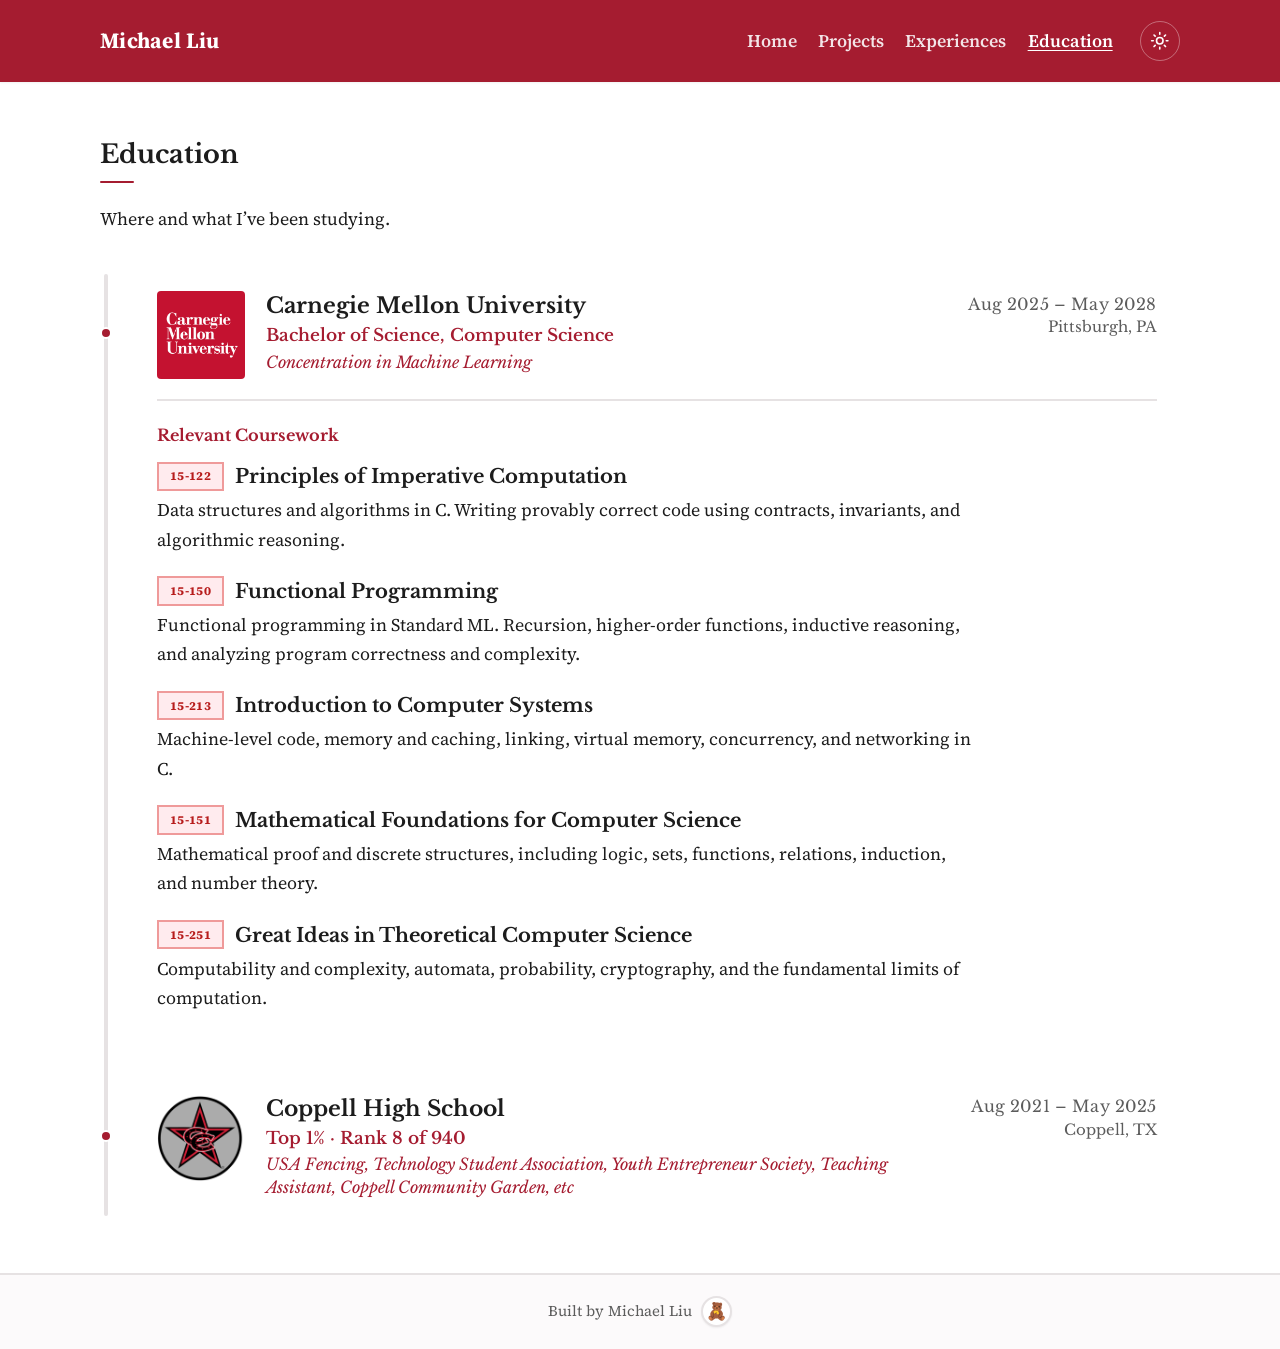
==== commit 9cbfbb2e: "Add files via upload" ====
--- a/education.html
+++ b/education.html
@@ -3,8 +3,8 @@
   <head>
     <meta charset="UTF-8" />
     <meta name="viewport" content="width=device-width, initial-scale=1" />
-    <meta name="description" content="michael liu's education" />
-    <title>michael liu</title>
+    <meta name="description" content="Michael Liu's education" />
+    <title>Michael Liu</title>
     <script>
       (function () {
         try {
@@ -31,13 +31,13 @@
 
     <header class="site-header">
       <div class="site-header__inner">
-        <a class="site-logo" href="index.html">michael liu</a>
+        <a class="site-logo" href="index.html">Michael Liu</a>
         <nav class="site-nav" id="site-nav" aria-label="Primary">
           <ul>
-            <li><a href="index.html">home</a></li>
-            <li><a href="index.html#projects">projects</a></li>
-            <li><a href="experiences.html">experiences</a></li>
-            <li><a href="education.html" aria-current="page">education</a></li>
+            <li><a href="index.html">Home</a></li>
+            <li><a href="index.html#projects">Projects</a></li>
+            <li><a href="experiences.html">Experiences</a></li>
+            <li><a href="education.html" aria-current="page">Education</a></li>
           </ul>
         </nav>
         <div class="header-actions">
@@ -94,7 +94,7 @@
     <main id="main">
       <div class="content-wrap">
         <section class="section" id="education" aria-labelledby="education-heading">
-          <h2 id="education-heading" class="section__title">education</h2>
+          <h2 id="education-heading" class="section__title">Education</h2>
           <div class="section__body">
             <p class="projects-intro">
               Where and what I&rsquo;ve been studying.
@@ -119,7 +119,7 @@
                     </div>
                   </div>
                   <div class="edu-courses">
-                    <h4 class="edu-courses__title">relevant coursework</h4>
+                    <h4 class="edu-courses__title">Relevant Coursework</h4>
                     <ul class="edu-course-list" aria-label="Relevant coursework">
                       <li>
                         <p class="edu-course__line">
@@ -203,7 +203,7 @@
 
     <footer class="site-footer">
       <p>
-        built by michael liu
+        Built by Michael Liu
         <button
           type="button"
           class="bear-button"
--- a/assets/css/styles.css
+++ b/assets/css/styles.css
@@ -1,17 +1,17 @@
-/* Academic / Jekyll-adjacent portfolio — calm typography, restrained color */
+/* Academic / Jekyll-adjacent portfolio — calm typography, Harvard crimson */
 
 :root {
-  --color-header: #1a5f7a;
-  --color-header-hover: #134a61;
+  --color-header: #a51c30;
+  --color-header-hover: #7b1524;
   --color-text: #1c1c1c;
   --color-muted: #5c5c5c;
-  --color-link: #1a6fa0;
-  --color-link-hover: #145a82;
-  --color-border: #e2e6ea;
-  --color-surface: #fafbfc;
+  --color-link: #a51c30;
+  --color-link-hover: #7b1524;
+  --color-border: #e6e2e3;
+  --color-surface: #fcfafb;
   --color-bg: #ffffff;
   --color-on-header: #ffffff;
-  --color-nav-muted: #e8f4f8;
+  --color-nav-muted: #f3e4e7;
   --color-github: #1c1c1c;
   --color-dot-ring: #ffffff;
   --font-serif: "Libre Baskerville", Georgia, "Times New Roman", serif;
@@ -30,17 +30,17 @@
 }
 
 html[data-theme="dark"] {
-  --color-header: #1f6f8f;
-  --color-header-hover: #185a75;
+  --color-header: #a51c30;
+  --color-header-hover: #7b1524;
   --color-text: #e6e9ec;
   --color-muted: #a3adb6;
-  --color-link: #7ec4e3;
-  --color-link-hover: #a3d7ef;
+  --color-link: #e0707e;
+  --color-link-hover: #f0a0a8;
   --color-border: #2f3841;
   --color-surface: #1b2228;
   --color-bg: #12161a;
   --color-on-header: #ffffff;
-  --color-nav-muted: #d7eaf1;
+  --color-nav-muted: #f0d6db;
   --color-github: #e6e9ec;
   --color-dot-ring: #12161a;
   --shadow-soft: 0 1px 2px rgba(0, 0, 0, 0.35);
@@ -54,10 +54,10 @@
 }
 
 html {
-  /* ~110% browser zoom feel: rem type/spacing/layout scale together */
-  font-size: 110%;
+  /* Slightly larger base so rem type/spacing feel comfortable without stacking */
+  font-size: 106.25%;
   scroll-behavior: smooth;
-  scroll-padding-top: 4.5rem;
+  scroll-padding-top: 4.25rem;
 }
 
 /* Circular paint-splash theme transition (View Transitions API) */
@@ -104,8 +104,8 @@
 body {
   margin: 0;
   font-family: var(--font-sans);
-  font-size: 1.15rem;
-  line-height: 1.7;
+  font-size: 1.0625rem;
+  line-height: 1.65;
   color: var(--color-text);
   background: var(--color-bg);
 }
@@ -113,7 +113,7 @@
 .section__body p,
 .project-card__desc,
 .news-timeline__text {
-  font-size: 1.1rem;
+  font-size: 1.05rem;
   font-weight: 400;
 }
 
@@ -175,6 +175,38 @@
   align-items: center;
   justify-content: flex-start;
   gap: var(--space-md);
+  transition:
+    padding 0.22s ease,
+    gap 0.22s ease;
+}
+
+.site-header.is-compact .site-header__inner {
+  padding-top: var(--space-sm);
+  padding-bottom: var(--space-sm);
+  gap: var(--space-sm);
+}
+
+.site-header.is-compact .site-logo {
+  font-size: 1.2rem;
+}
+
+.site-header.is-compact .site-nav a {
+  font-size: 1.02rem;
+}
+
+.site-header.is-compact .theme-toggle {
+  width: 2.15rem;
+  height: 2.15rem;
+}
+
+.site-header.is-compact .theme-toggle__icon {
+  width: 1.05rem;
+  height: 1.05rem;
+}
+
+.site-header.is-compact .nav-toggle {
+  width: 2.25rem;
+  height: 2.05rem;
 }
 
 .site-nav {
@@ -184,8 +216,8 @@
 .header-actions {
   display: flex;
   align-items: center;
-  gap: 0.55rem;
-  margin-left: 0.35rem;
+  gap: var(--space-sm);
+  margin-left: var(--space-xs);
   flex-shrink: 0;
 }
 
@@ -205,7 +237,9 @@
   transition:
     background 0.15s ease,
     border-color 0.15s ease,
-    transform 0.15s ease;
+    transform 0.15s ease,
+    width 0.22s ease,
+    height 0.22s ease;
 }
 
 .theme-toggle:hover {
@@ -222,6 +256,7 @@
   width: 1.15rem;
   height: 1.15rem;
   display: block;
+  transition: width 0.22s ease, height 0.22s ease;
 }
 
 .theme-toggle__icon--moon {
@@ -239,9 +274,10 @@
 .site-logo {
   color: #fff;
   font-weight: 700;
-  letter-spacing: 0.02em;
+  letter-spacing: 0.01em;
   text-decoration: none;
-  font-size: 1.35rem;
+  font-size: 1.28rem;
+  transition: font-size 0.22s ease;
 }
 
 .site-logo:hover {
@@ -261,7 +297,8 @@
   color: var(--color-nav-muted);
   text-decoration: none;
   font-weight: 600;
-  font-size: 1.1rem;
+  font-size: 1.05rem;
+  transition: font-size 0.22s ease, color 0.15s ease;
 }
 
 .site-nav a:hover {
@@ -295,13 +332,13 @@
 .hero {
   max-width: var(--content-max);
   margin: 0 auto;
-  padding: var(--space-xl) var(--space-md) var(--space-lg);
+  padding: var(--space-xl) var(--space-md) var(--space-md);
 }
 
 .hero__grid {
   display: grid;
-  grid-template-columns: minmax(11rem, 14.5rem) 1fr minmax(16rem, 20rem);
-  gap: var(--space-lg) var(--space-lg);
+  grid-template-columns: minmax(10.5rem, 13.5rem) 1fr minmax(15rem, 19rem);
+  gap: var(--space-lg);
   align-items: start;
 }
 
@@ -312,15 +349,15 @@
   overflow: hidden;
   background: var(--color-border);
   border: 3px solid var(--color-bg);
-  box-shadow: 0 4px 14px rgba(26, 95, 122, 0.15);
+  box-shadow: 0 4px 14px rgba(165, 28, 48, 0.15);
   transition:
     transform 0.3s cubic-bezier(0.34, 1.4, 0.64, 1),
     box-shadow 0.3s ease;
 }
 
 .avatar:hover {
-  transform: scale(1.06);
-  box-shadow: 0 10px 28px rgba(26, 95, 122, 0.28);
+  transform: scale(1.03);
+  box-shadow: 0 8px 22px rgba(165, 28, 48, 0.22);
 }
 
 .avatar__image {
@@ -333,17 +370,16 @@
 }
 
 .avatar:hover .avatar__image {
-  transform: scale(1.1);
+  transform: scale(1.04);
 }
 
 .hero__name {
   font-family: var(--font-serif);
   font-weight: 700;
-  font-size: clamp(2rem, 4vw, 2.75rem);
+  font-size: clamp(1.9rem, 3.6vw, 2.55rem);
   margin: 0 0 var(--space-sm);
   letter-spacing: -0.02em;
-  line-height: 1.15;
-  text-transform: lowercase;
+  line-height: 1.2;
 }
 
 .hero__meta {
@@ -351,11 +387,21 @@
   margin: 0 0 var(--space-md);
   padding: 0;
   color: var(--color-muted);
-  font-size: 0.98rem;
+  font-size: 1.02rem;
+  line-height: 1.55;
 }
 
 .hero__meta li {
   margin-bottom: var(--space-xs);
+}
+
+.hero__meta li:last-child {
+  margin-bottom: 0;
+}
+
+.hero__meta b {
+  color: var(--color-text);
+  font-weight: 700;
 }
 
 .meta-link {
@@ -435,18 +481,18 @@
   bottom: calc(100% + 0.45rem);
   transform: translateX(-50%) translateY(0.3rem);
   z-index: 10;
-  padding: 0.5rem 0.9rem;
-  background: #e3f2fd;
-  color: #0d47a1;
-  border: var(--hairline) solid #90caf9;
-  font-family: system-ui, -apple-system, "Segoe UI", Roboto, Arial, sans-serif;
-  font-size: 1rem;
+  padding: 0.4rem 0.75rem;
+  background: #f8e6e9;
+  color: #7b1524;
+  border: var(--hairline) solid #d999a3;
+  font-family: var(--font-sans);
+  font-size: 0.88rem;
   font-weight: 700;
   letter-spacing: 0.01em;
   line-height: 1.2;
   white-space: nowrap;
-  border-radius: 0;
-  box-shadow: 0 4px 12px rgba(26, 95, 122, 0.18);
+  border-radius: var(--radius-sm);
+  box-shadow: 0 4px 12px rgba(165, 28, 48, 0.18);
   opacity: 0;
   pointer-events: none;
   transition:
@@ -459,41 +505,6 @@
   transform: translateX(-50%) translateY(0);
 }
 
-.interest-list.js-typewriter > li {
-  display: none;
-}
-
-.interest-list.js-typewriter > li.is-typing-line,
-.interest-list.js-typewriter > li.is-typed {
-  display: list-item;
-  min-height: 1.35em;
-}
-
-.typewriter-line {
-  display: inline;
-}
-
-.typewriter-line.is-typing::after {
-  content: "";
-  display: inline-block;
-  width: 0.45em;
-  height: 1em;
-  margin-left: 0.1em;
-  vertical-align: text-bottom;
-  background: var(--color-header);
-  animation: typewriter-caret 0.85s step-end infinite;
-}
-
-@keyframes typewriter-caret {
-  0%,
-  100% {
-    opacity: 1;
-  }
-  50% {
-    opacity: 0;
-  }
-}
-
 .social {
   list-style: none;
   margin: 0;
@@ -506,8 +517,8 @@
   display: inline-flex;
   align-items: center;
   justify-content: center;
-  width: 2.9rem;
-  height: 2.9rem;
+  width: 2.5rem;
+  height: 2.5rem;
   border-radius: 50%;
   background: var(--color-surface);
   border: var(--hairline) solid var(--color-border);
@@ -559,8 +570,8 @@
 }
 
 .social__link .social__icon {
-  width: 1.5rem;
-  height: 1.5rem;
+  width: 1.25rem;
+  height: 1.25rem;
   display: block;
   flex-shrink: 0;
 }
@@ -571,26 +582,26 @@
 
 .aside-heading {
   font-family: var(--font-serif);
-  font-size: 1.15rem;
+  font-size: 1.2rem;
   font-weight: 700;
   margin: 0 0 var(--space-sm);
-  text-transform: lowercase;
+  line-height: 1.3;
 }
 
 .interest-list {
   margin: 0;
-  padding-left: 1.1rem;
+  padding-left: 1.15rem;
   color: var(--color-muted);
-  font-size: 0.98rem;
+  font-size: 1.02rem;
+  line-height: 1.55;
 }
 
 .interest-list li {
   margin-bottom: var(--space-xs);
 }
 
-.aside-heading.typewriter-line {
-  display: block;
-  min-height: 1.35em;
+.interest-list li:last-child {
+  margin-bottom: 0;
 }
 
 /* Main sections */
@@ -619,20 +630,19 @@
 
 .section__title {
   font-family: var(--font-serif);
-  font-size: clamp(1.35rem, 2.5vw, 1.6rem);
+  font-size: clamp(1.3rem, 2.2vw, 1.5rem);
   font-weight: 700;
   margin: 0 0 var(--space-md);
-  text-transform: lowercase;
 }
 
 .section__title::after {
   content: "";
   display: block;
-  width: 2.5rem;
-  height: 3px;
-  margin-top: 0.45rem;
+  width: 2rem;
+  height: 2px;
+  margin-top: var(--space-xs);
   background: var(--color-header);
-  border-radius: 2px;
+  border-radius: 1px;
 }
 
 .section__body p {
@@ -644,11 +654,11 @@
   margin-bottom: 0;
 }
 
-/* Home about: use full content-wrap width (not 48rem measure column), slightly larger copy */
+/* Home about: use full content-wrap width (not 48rem measure column) */
 #about .section__body p {
   max-width: none;
-  font-size: 1.25rem;
-  line-height: 1.75;
+  font-size: 1.1rem;
+  line-height: 1.7;
 }
 
 .projects-intro {
@@ -662,7 +672,7 @@
 /* Room between page intro and the first timeline card */
 #experiences .section__body,
 #education .section__body {
-  margin-bottom: 2.25rem;
+  margin-bottom: var(--space-lg);
 }
 
 /* Project cards — image slot (left) + copy (right) */
@@ -672,7 +682,7 @@
   padding: 0;
   display: flex;
   flex-direction: column;
-  gap: var(--space-sm);
+  gap: var(--space-md);
 }
 
 .project-showcase > li {
@@ -800,7 +810,7 @@
 }
 
 .project-carousel__btn:hover {
-  background: rgba(26, 95, 122, 0.95);
+  background: rgba(165, 28, 48, 0.95);
   transform: translateY(-50%) scale(1.06);
   box-shadow: 0 6px 18px rgba(0, 0, 0, 0.35);
 }
@@ -887,7 +897,7 @@
   width: 1.75rem;
   height: 1.75rem;
   border-radius: 50%;
-  background-color: rgba(26, 95, 122, 0.9);
+  background-color: rgba(165, 28, 48, 0.9);
   background-image: url("data:image/svg+xml,%3Csvg xmlns='http://www.w3.org/2000/svg' viewBox='0 0 24 24' fill='none' stroke='%23ffffff' stroke-width='2.2' stroke-linecap='round' stroke-linejoin='round'%3E%3Ccircle cx='11' cy='11' r='6.5'/%3E%3Cpath d='M20 20l-3.5-3.5'/%3E%3Cpath d='M11 8.5v5M8.5 11h5'/%3E%3C/svg%3E");
   background-repeat: no-repeat;
   background-position: center;
@@ -977,7 +987,7 @@
 }
 
 .image-lightbox__close:hover {
-  background: rgba(26, 95, 122, 0.95);
+  background: rgba(165, 28, 48, 0.95);
   transform: scale(1.05);
 }
 
@@ -1012,7 +1022,7 @@
 }
 
 .image-lightbox__nav:hover {
-  background: rgba(26, 95, 122, 0.95);
+  background: rgba(165, 28, 48, 0.95);
   transform: translateY(-50%) scale(1.06);
 }
 
@@ -1095,7 +1105,7 @@
 
 .project-card__title {
   font-family: var(--font-serif);
-  font-size: clamp(1.15rem, 2.1vw, 1.4rem);
+  font-size: clamp(1.12rem, 1.9vw, 1.32rem);
   font-weight: 700;
   margin: 0 0 var(--space-xs);
   line-height: 1.3;
@@ -1105,8 +1115,8 @@
 .project-card__tags {
   display: flex;
   flex-wrap: wrap;
-  gap: 0.45rem 0.5rem;
-  margin: 0 0 var(--space-md);
+  gap: var(--space-xs) var(--space-sm);
+  margin: 0 0 var(--space-sm);
   padding: 0;
   list-style: none;
 }
@@ -1118,25 +1128,25 @@
 
 .project-tag {
   display: inline-block;
-  padding: 0.3rem 0.72rem;
+  padding: 0.28rem 0.65rem;
   text-transform: uppercase;
-  font-size: 0.75rem;
-  font-weight: 800;
+  font-size: 0.72rem;
+  font-weight: 700;
   line-height: 1.3;
-  letter-spacing: 0.02em;
+  letter-spacing: 0.03em;
   border: var(--hairline) solid rgb(0, 0, 0);
 }
 
 .project-card__tags li:nth-child(7n + 1) .project-tag {
+  background: #f8e6e9;
+  color: #7b1524;
+  border-color: #d999a3;
+}
+
+.project-card__tags li:nth-child(7n + 2) .project-tag {
   background: #e3f2fd;
   color: #0d47a1;
   border-color: #90caf9;
-}
-
-.project-card__tags li:nth-child(7n + 2) .project-tag {
-  background: #fce4ec;
-  color: #880e4f;
-  border-color: #f48fb1;
 }
 
 .project-card__tags li:nth-child(7n + 3) .project-tag {
@@ -1173,7 +1183,7 @@
   margin: 0 0 var(--space-sm);
   max-width: 48rem;
   color: var(--color-text);
-  font-size: 1.1rem;
+  font-size: 1.05rem;
   font-weight: 400;
   line-height: 1.65;
 }
@@ -1182,7 +1192,7 @@
   display: flex;
   flex-wrap: wrap;
   align-items: center;
-  gap: 0.45rem 0.5rem;
+  gap: var(--space-xs) var(--space-sm);
   margin: 0;
   padding: 0;
 }
@@ -1191,25 +1201,25 @@
   display: inline-flex;
   align-items: center;
   justify-content: center;
-  padding: 0.3rem 0.72rem;
-  border-radius: 20px;
-  font-size: 0.75rem;
-  font-weight: 800;
+  padding: 0.28rem 0.7rem;
+  border-radius: 999px;
+  font-size: 0.72rem;
+  font-weight: 700;
   line-height: 1.3;
-  letter-spacing: 0.02em;
+  letter-spacing: 0.03em;
   text-transform: uppercase;
   text-decoration: none;
   cursor: pointer;
   /* same flat treatment as first tech-tag colorway, slightly lighter */
-  background: #eaf5fe;
-  color: #0d47a1;
-  border: var(--hairline) solid #a8d4fb;
+  background: #f8e6e9;
+  color: #7b1524;
+  border: var(--hairline) solid #d999a3;
 }
 
 a.project-pill:hover {
-  background: #d0e6fc;
-  color: #0d47a1;
-  border-color: #7abef7;
+  background: #efc5cb;
+  color: #7b1524;
+  border-color: #c45a68;
 }
 
 a.project-pill:focus-visible {
@@ -1245,9 +1255,9 @@
 
 /* Match education .edu-course__desc body typography (Source Serif 4). */
 .project-card__bullets li {
-  margin: 0 0 0.15rem;
+  margin: 0 0 0.2rem;
   font-family: var(--font-sans);
-  font-size: 1.1rem;
+  font-size: 1.05rem;
   font-weight: 400;
   line-height: 1.65;
   color: var(--color-text);
@@ -1259,31 +1269,31 @@
 
 /* Experiences / education — news-style vertical timeline wrapping project-card entries */
 .project-showcase--timeline {
-  --exp-rail-width: 5px;
-  --exp-dot-size: 14px;
+  --exp-rail-width: 4px;
+  --exp-dot-size: 12px;
   --exp-logo-size: 40px;
-  --exp-card-pad-y: 1rem;
-  --exp-logo-gap: 0.85rem;
+  --exp-card-pad-y: var(--space-md);
+  --exp-logo-gap: var(--space-md);
   position: relative;
-  gap: 1.5rem;
-  padding-top: 0.15rem;
+  gap: var(--space-lg);
+  padding-top: 0;
 }
 
 /* Experiences / education: large org logo left, text fills remaining width */
 .project-showcase--experiences,
 .project-showcase--education {
-  --exp-logo-size: 96px;
-  --exp-logo-gap: 1.45rem;
-}
-
-/* Experiences: bigger logos shift text right; text uses remaining width (no max-width) */
+  --exp-logo-size: 88px;
+  --exp-logo-gap: 1.25rem;
+}
+
+/* Experiences: slightly larger logos */
 .project-showcase--experiences {
-  --exp-logo-size: 120px;
-  --exp-logo-gap: 1.9rem;
+  --exp-logo-size: 104px;
+  --exp-logo-gap: 1.5rem;
 }
 
 .project-showcase--timeline .project-card {
-  padding: var(--exp-card-pad-y) 1.35rem;
+  padding: var(--exp-card-pad-y) var(--space-md);
 }
 
 .project-showcase--timeline::before {
@@ -1299,7 +1309,7 @@
 
 .project-showcase--timeline > li {
   position: relative;
-  padding-left: calc(var(--exp-dot-size) + 1.35rem);
+  padding-left: calc(var(--exp-dot-size) + var(--space-md));
 }
 
 /* Dot centers on the org logo */
@@ -1332,7 +1342,7 @@
 }
 
 .exp-item .exp-header {
-  margin-bottom: 0.75rem;
+  margin-bottom: var(--space-sm);
 }
 
 .exp-item .exp-header:last-child {
@@ -1345,8 +1355,8 @@
   grid-template-columns: minmax(0, 1fr) auto;
   align-items: start;
   column-gap: var(--space-lg);
-  row-gap: 0.45rem;
-  margin: 0 0 0.95rem;
+  row-gap: var(--space-xs);
+  margin: 0 0 var(--space-sm);
 }
 
 .exp-header:last-child {
@@ -1365,18 +1375,18 @@
   flex-direction: column;
   align-items: flex-end;
   text-align: right;
-  padding-top: 0.12rem;
+  padding-top: 0.15rem;
   flex-shrink: 0;
 }
 
-/* Role / degree / stat lines — plain text with teal emphasis; date and location stay muted. */
+/* Role / degree / stat lines — crimson emphasis; date and location stay muted. */
 .exp-role {
   margin: 0;
 }
 
 .exp-role--plain {
   font-family: var(--font-serif);
-  font-size: 0.98rem;
+  font-size: 1rem;
   font-weight: 600;
   line-height: 1.4;
   color: var(--color-header);
@@ -1392,12 +1402,11 @@
   color: var(--color-header);
 }
 
-/* Date uses the display serif (Libre Baskerville) so it reads with the titles,
-   not as a small meta/badge line. Still muted and subordinate to the org name. */
+/* Date subordinate to role; location quietest in the meta ladder. */
 .exp-date {
   margin: 0;
   font-family: var(--font-serif);
-  font-size: 1.06rem;
+  font-size: 0.95rem;
   font-weight: 400;
   line-height: 1.35;
   color: var(--color-muted);
@@ -1406,9 +1415,9 @@
 }
 
 .exp-loc {
-  margin: 0.15rem 0 0;
+  margin: 0.1rem 0 0;
   font-family: var(--font-serif);
-  font-size: 0.92rem;
+  font-size: 0.88rem;
   font-weight: 400;
   line-height: 1.35;
   color: var(--color-muted);
@@ -1422,8 +1431,8 @@
 }
 
 .exp-title-block .project-card__title {
-  margin: 0 0 0.22rem;
-  font-size: clamp(1.08rem, 1.85vw, 1.28rem);
+  margin: 0 0 0.2rem;
+  font-size: clamp(1.1rem, 1.7vw, 1.28rem);
   line-height: 1.32;
 }
 
@@ -1444,17 +1453,16 @@
 
 .edu-courses {
   margin-top: 0;
-  padding-top: 1.05rem;
+  padding-top: var(--space-md);
   border-top: var(--hairline) solid var(--color-border);
 }
 
 .edu-courses__title {
   font-family: var(--font-serif);
-  font-size: 0.92rem;
+  font-size: 0.95rem;
   font-weight: 700;
-  margin: 0 0 0.55rem;
+  margin: 0 0 var(--space-sm);
   color: var(--color-header);
-  text-transform: lowercase;
 }
 
 /* Coursework — project-tag code box + serif title + body desc (projects look) */
@@ -1464,7 +1472,7 @@
   padding: 0;
   display: flex;
   flex-direction: column;
-  gap: 0.85rem;
+  gap: var(--space-md);
 }
 
 .edu-course-list > li {
@@ -1492,17 +1500,17 @@
 
 .edu-course__name {
   font-family: var(--font-serif);
-  font-size: clamp(1.05rem, 1.8vw, 1.2rem);
+  font-size: clamp(1.02rem, 1.6vw, 1.15rem);
   font-weight: 700;
   line-height: 1.35;
   color: var(--color-text);
 }
 
 .edu-course__desc {
-  margin: 0.35rem 0 0;
+  margin: 0.3rem 0 0;
   max-width: 48rem;
   font-family: var(--font-sans);
-  font-size: 1.1rem;
+  font-size: 1.05rem;
   font-weight: 400;
   line-height: 1.65;
   color: var(--color-text);
@@ -1515,10 +1523,9 @@
 
 .skills__title {
   font-family: var(--font-serif);
-  font-size: 1.15rem;
+  font-size: 1.2rem;
   font-weight: 700;
   margin: 0 0 var(--space-md);
-  text-transform: lowercase;
 }
 
 .skill-icons {
@@ -1528,7 +1535,7 @@
   width: 100%;
   display: flex;
   flex-wrap: wrap;
-  gap: 0.75rem;
+  gap: var(--space-sm);
   justify-content: center;
 }
 
@@ -1537,8 +1544,8 @@
   flex: 0 0 auto;
   margin: 0;
   padding: 0;
-  width: 2.4rem;
-  height: 2.4rem;
+  width: 2.5rem;
+  height: 2.5rem;
   display: flex;
   align-items: center;
   justify-content: center;
@@ -1549,7 +1556,7 @@
 
 .skill-icons i {
   display: block;
-  font-size: 2.2rem;
+  font-size: 2rem;
   transition: transform 0.2s ease;
   pointer-events: none;
 }
@@ -1573,18 +1580,18 @@
   left: 50%;
   transform: translateX(-50%) translateY(0.3rem);
   z-index: 10;
-  padding: 0.5rem 0.9rem;
-  background: #e3f2fd;
-  color: #0d47a1;
-  border: var(--hairline) solid #90caf9;
-  font-family: system-ui, -apple-system, "Segoe UI", Roboto, Arial, sans-serif;
-  font-size: 1rem;
+  padding: 0.4rem 0.75rem;
+  background: #f8e6e9;
+  color: #7b1524;
+  border: var(--hairline) solid #d999a3;
+  font-family: var(--font-sans);
+  font-size: 0.88rem;
   font-weight: 700;
   letter-spacing: 0.01em;
   line-height: 1.2;
   white-space: nowrap;
-  border-radius: 0;
-  box-shadow: 0 4px 12px rgba(26, 95, 122, 0.18);
+  border-radius: var(--radius-sm);
+  box-shadow: 0 4px 12px rgba(165, 28, 48, 0.18);
   opacity: 0;
   pointer-events: none;
   transition:
@@ -1634,7 +1641,7 @@
   transform: translateY(-5px);
   background: var(--color-surface);
   border-color: var(--color-border);
-  box-shadow: 0 10px 26px rgba(26, 95, 122, 0.15);
+  box-shadow: 0 10px 26px rgba(165, 28, 48, 0.15);
 }
 
 .project-card:hover .project-card__title {
@@ -1659,7 +1666,7 @@
 }
 
 .section--projects .project-card:hover .project-card__media {
-  box-shadow: 0 8px 22px rgba(26, 95, 122, 0.18);
+  box-shadow: 0 8px 22px rgba(165, 28, 48, 0.18);
 }
 
 .social__link:hover {
@@ -1672,11 +1679,11 @@
 
 /* News — vertical rail + markers only */
 .news-timeline {
-  --news-rail-width: 6px;
-  --news-dot-size: 18px;
+  --news-rail-width: 4px;
+  --news-dot-size: 12px;
   list-style: none;
   margin: 0;
-  padding: 0.2rem 0 0;
+  padding: 0;
   position: relative;
   max-width: 44rem;
 }
@@ -1706,19 +1713,19 @@
   content: "";
   position: absolute;
   left: 0;
-  top: 0.35em;
+  top: 0.4em;
   width: var(--news-dot-size);
   height: var(--news-dot-size);
   border-radius: 50%;
   background: var(--color-header);
-  border: 3px solid var(--color-bg);
+  border: 2px solid var(--color-dot-ring);
   box-sizing: border-box;
 }
 
 .news-timeline__date {
   display: block;
   margin: 0 0 var(--space-xs);
-  font-size: 0.95rem;
+  font-size: 0.9rem;
   font-variant-numeric: tabular-nums;
   color: var(--color-muted);
 }
@@ -1731,7 +1738,7 @@
   border-top: var(--hairline) solid var(--color-border);
   padding: var(--space-md);
   text-align: center;
-  font-size: 0.9rem;
+  font-size: 0.88rem;
   color: var(--color-muted);
   background: var(--color-surface);
   display: flex;
@@ -1868,18 +1875,18 @@
   display: inline-flex;
   align-items: center;
   justify-content: center;
-  width: 2.25rem;
-  height: 2.25rem;
+  width: 2.5rem;
+  height: 2.5rem;
   padding: 0;
   font-family: var(--font-sans);
-  font-size: 1rem;
+  font-size: 1.05rem;
   line-height: 1;
   font-weight: 600;
   color: #fff;
   background: var(--color-header);
   border: 1px solid rgba(255, 255, 255, 0.15);
   border-radius: 50%;
-  box-shadow: 0 1px 4px rgba(26, 95, 122, 0.2);
+  box-shadow: 0 1px 4px rgba(165, 28, 48, 0.2);
   cursor: pointer;
   opacity: 0;
   visibility: hidden;
@@ -1904,7 +1911,7 @@
 .back-to-top:hover {
   color: #fff;
   background: var(--color-header-hover);
-  box-shadow: 0 2px 8px rgba(26, 95, 122, 0.28);
+  box-shadow: 0 2px 8px rgba(165, 28, 48, 0.28);
 }
 
 .back-to-top:focus {
@@ -1917,14 +1924,12 @@
 }
 
 @media (prefers-reduced-motion: reduce) {
-  .typewriter-line.is-typing::after {
-    animation: none;
-    display: none;
-  }
-
-  .interest-list.js-typewriter > li {
-    display: list-item;
-    min-height: 1.35em;
+  .site-header__inner,
+  .site-logo,
+  .site-nav a,
+  .theme-toggle,
+  .theme-toggle__icon {
+    transition: none;
   }
 
   .back-to-top,
@@ -1942,7 +1947,7 @@
   .avatar:hover,
   .avatar:hover .avatar__image {
     transform: none;
-    box-shadow: 0 4px 14px rgba(26, 95, 122, 0.15);
+    box-shadow: 0 4px 14px rgba(165, 28, 48, 0.15);
   }
 
   .social__link:hover,
@@ -2008,7 +2013,7 @@
 
   .hero__photo {
     justify-self: center;
-    max-width: 15.5rem;
+    max-width: 12.5rem;
   }
 
   .hero__meta {
@@ -2038,29 +2043,29 @@
   /* Experience / education header stacks: date/location below title/role */
   .project-showcase--timeline {
     --exp-logo-size: 36px;
-    --exp-card-pad-y: 0.9rem;
-    --exp-dot-size: 12px;
-    gap: 1.25rem;
+    --exp-card-pad-y: var(--space-md);
+    --exp-dot-size: 11px;
+    gap: var(--space-md);
   }
 
   .project-showcase--experiences,
   .project-showcase--education {
-    --exp-logo-size: 76px;
+    --exp-logo-size: 72px;
+    --exp-logo-gap: var(--space-md);
+  }
+
+  .project-showcase--experiences {
+    --exp-logo-size: 88px;
     --exp-logo-gap: 1.15rem;
   }
 
-  .project-showcase--experiences {
-    --exp-logo-size: 96px;
-    --exp-logo-gap: 1.35rem;
-  }
-
   .project-showcase--timeline > li {
-    padding-left: calc(var(--exp-dot-size) + 1rem);
+    padding-left: calc(var(--exp-dot-size) + var(--space-md));
   }
 
   .exp-header {
     grid-template-columns: 1fr;
-    row-gap: 0.4rem;
+    row-gap: var(--space-xs);
   }
 
   .exp-header__right {
@@ -2076,7 +2081,7 @@
 
   /* Experiences: keep logo beside content until very narrow; then stack */
   .exp-item {
-    gap: 0.85rem;
+    gap: var(--space-md);
   }
 
   .exp-date,
@@ -2088,11 +2093,11 @@
 @media (max-width: 480px) {
   .project-showcase--experiences,
   .project-showcase--education {
-    --exp-logo-size: 64px;
+    --exp-logo-size: 60px;
   }
 
   .project-showcase--experiences {
-    --exp-logo-size: 80px;
+    --exp-logo-size: 72px;
   }
 
   .exp-item {
@@ -2104,7 +2109,7 @@
 
 @media (min-width: 769px) and (max-width: 900px) {
   .hero__grid {
-    grid-template-columns: 12.5rem 1fr;
+    grid-template-columns: 11.5rem 1fr;
     grid-template-rows: auto auto;
   }
 
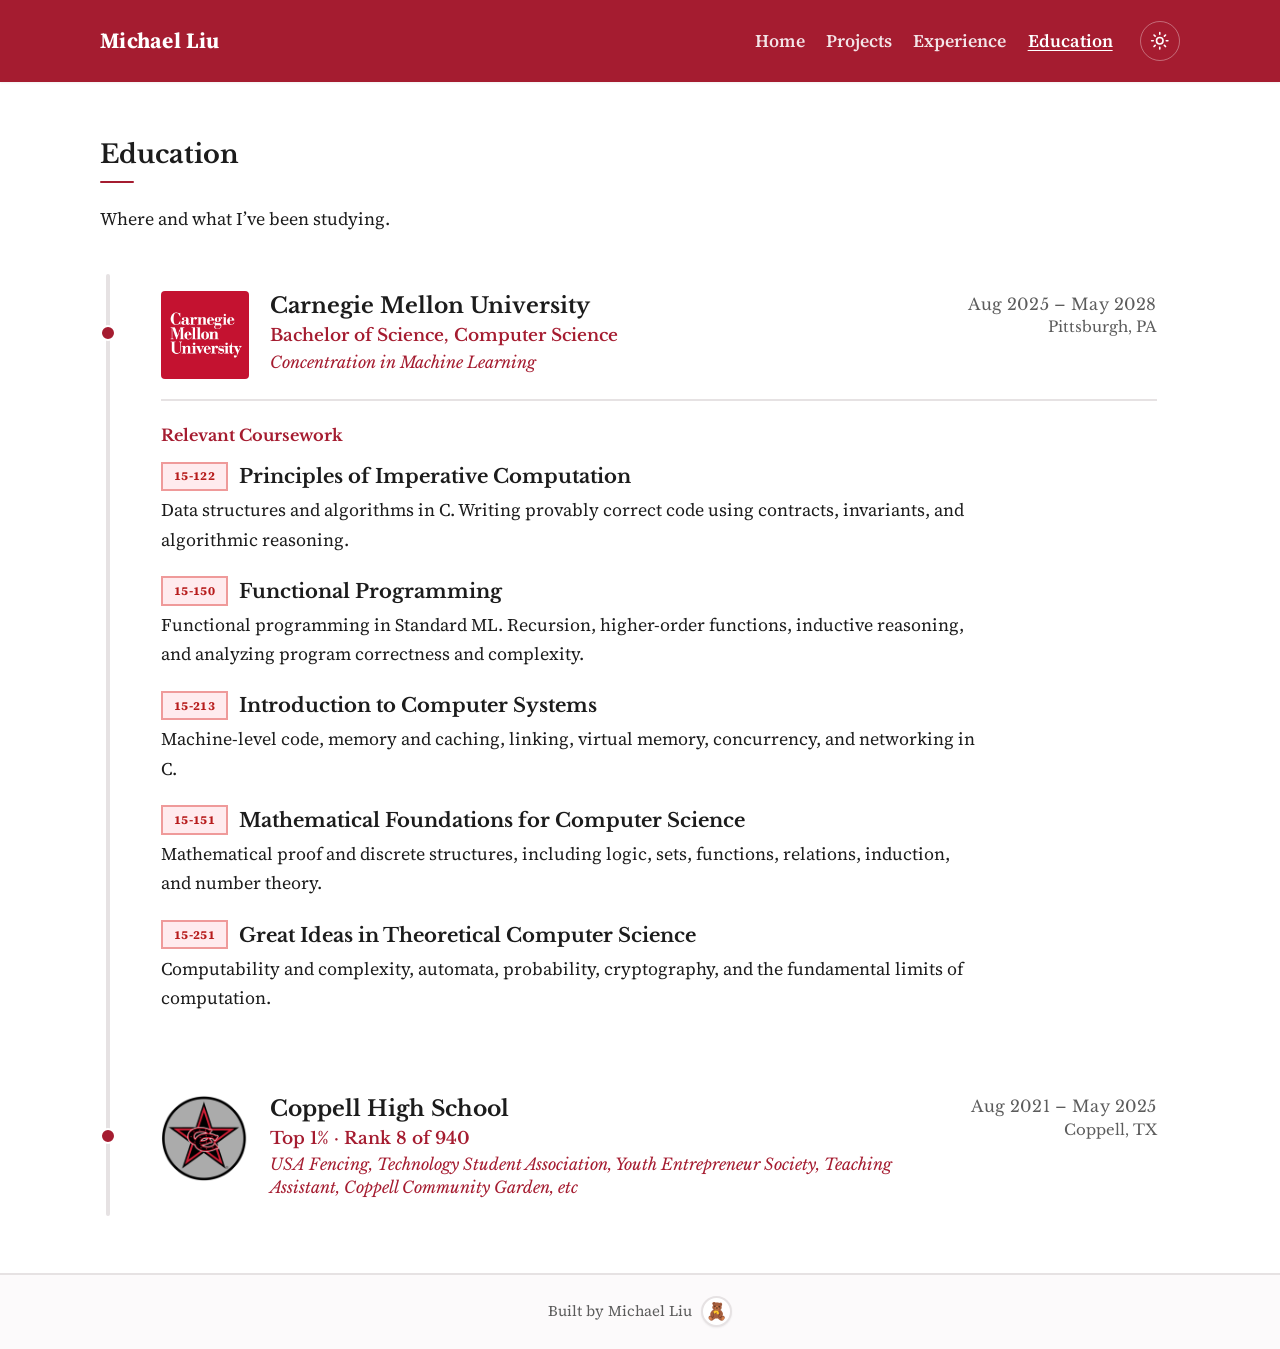
==== commit b70436dd: "Add files via upload" ====
--- a/education.html
+++ b/education.html
@@ -36,7 +36,7 @@
           <ul>
             <li><a href="index.html">Home</a></li>
             <li><a href="index.html#projects">Projects</a></li>
-            <li><a href="experiences.html">Experiences</a></li>
+            <li><a href="experiences.html">Experience</a></li>
             <li><a href="education.html" aria-current="page">Education</a></li>
           </ul>
         </nav>
--- a/assets/css/styles.css
+++ b/assets/css/styles.css
@@ -348,7 +348,7 @@
   border-radius: 50%;
   overflow: hidden;
   background: var(--color-border);
-  border: 3px solid var(--color-bg);
+  border: 5px solid rgba(165, 28, 48, 0.45);
   box-shadow: 0 4px 14px rgba(165, 28, 48, 0.15);
   transition:
     transform 0.3s cubic-bezier(0.34, 1.4, 0.64, 1),
@@ -364,13 +364,15 @@
   width: 100%;
   height: 100%;
   object-fit: cover;
-  object-position: center center;
+  object-position: 48% 46%;
   display: block;
+  transform: scale(1.1);
+  transform-origin: center center;
   transition: transform 0.3s cubic-bezier(0.34, 1.4, 0.64, 1);
 }
 
 .avatar:hover .avatar__image {
-  transform: scale(1.04);
+  transform: scale(1.14);
 }
 
 .hero__name {
@@ -491,7 +493,7 @@
   letter-spacing: 0.01em;
   line-height: 1.2;
   white-space: nowrap;
-  border-radius: var(--radius-sm);
+  border-radius: 0;
   box-shadow: 0 4px 12px rgba(165, 28, 48, 0.18);
   opacity: 0;
   pointer-events: none;
@@ -675,6 +677,36 @@
   margin-bottom: var(--space-lg);
 }
 
+.exp-group__title {
+  display: inline-block;
+  margin: 0 0 var(--space-md);
+  padding: 0.35rem 0.75rem;
+  font-family: var(--font-sans);
+  font-size: 0.78rem;
+  font-weight: 700;
+  line-height: 1.3;
+  letter-spacing: 0.04em;
+  text-transform: uppercase;
+  color: #7b1524;
+  background: #f8e6e9;
+  border: var(--hairline) solid #d999a3;
+  border-radius: 0;
+}
+
+html[data-theme="dark"] .exp-group__title {
+  color: #f0a0a8;
+  background: rgba(165, 28, 48, 0.22);
+  border-color: rgba(224, 112, 126, 0.45);
+}
+
+.exp-group__title + .project-showcase {
+  margin-bottom: 0;
+}
+
+#experiences .exp-group__title:not(:first-of-type) {
+  margin-top: var(--space-xl);
+}
+
 /* Project cards — image slot (left) + copy (right) */
 .project-showcase {
   list-style: none;
@@ -732,7 +764,7 @@
   );
   aspect-ratio: 20 / 13;
   align-self: start;
-  cursor: zoom-in;
+  cursor: pointer;
 }
 
 .project-card__media:focus-visible {
@@ -741,6 +773,7 @@
 }
 
 .project-carousel {
+  position: relative;
   min-width: 0;
 }
 
@@ -781,27 +814,33 @@
   top: 50%;
   z-index: 3;
   transform: translateY(-50%);
-  width: 2.35rem;
-  height: 2.35rem;
+  width: 2.15rem;
+  height: 2.15rem;
+  margin: 0;
+  padding: 0;
   border: none;
   border-radius: 50%;
-  background: rgba(12, 28, 38, 0.55);
+  background: rgba(18, 18, 18, 0.55);
   color: #fff;
-  font-size: 1.55rem;
-  font-weight: 600;
-  line-height: 1;
   cursor: pointer;
-  display: grid;
-  place-items: center;
-  backdrop-filter: blur(6px);
-  -webkit-backdrop-filter: blur(6px);
-  box-shadow: 0 4px 14px rgba(0, 0, 0, 0.28);
+  display: inline-flex;
+  align-items: center;
+  justify-content: center;
+  backdrop-filter: blur(5px);
+  -webkit-backdrop-filter: blur(5px);
+  box-shadow: 0 2px 10px rgba(0, 0, 0, 0.22);
   opacity: 0;
   transition:
     opacity 0.18s ease,
     background 0.15s ease,
-    transform 0.15s ease,
-    box-shadow 0.15s ease;
+    transform 0.15s ease;
+}
+
+.project-carousel__btn svg {
+  width: 1.05rem;
+  height: 1.05rem;
+  display: block;
+  flex-shrink: 0;
 }
 
 .project-card:hover .project-carousel__btn,
@@ -810,13 +849,12 @@
 }
 
 .project-carousel__btn:hover {
-  background: rgba(165, 28, 48, 0.95);
-  transform: translateY(-50%) scale(1.06);
-  box-shadow: 0 6px 18px rgba(0, 0, 0, 0.35);
+  background: rgba(165, 28, 48, 0.92);
+  transform: translateY(-50%) scale(1.04);
 }
 
 .project-carousel__btn:active {
-  transform: translateY(-50%) scale(0.96);
+  transform: translateY(-50%) scale(0.97);
 }
 
 .project-carousel__btn:focus-visible {
@@ -827,12 +865,10 @@
 
 .project-carousel__btn--prev {
   left: 0.55rem;
-  padding-right: 0.1rem;
 }
 
 .project-carousel__btn--next {
   right: 0.55rem;
-  padding-left: 0.1rem;
 }
 
 .project-carousel__dots {
@@ -843,14 +879,15 @@
   transform: translateX(-50%);
   display: flex;
   align-items: center;
+  justify-content: center;
   gap: 0.4rem;
-  padding: 0.28rem 0.45rem;
+  padding: 0.28rem 0.5rem;
   border-radius: 999px;
-  background: rgba(12, 28, 38, 0.45);
+  background: rgba(12, 12, 12, 0.42);
   backdrop-filter: blur(6px);
   -webkit-backdrop-filter: blur(6px);
   opacity: 0;
-  transition: opacity 0.18s ease;
+  transition: opacity 0.2s ease;
 }
 
 .project-card:hover .project-carousel__dots,
@@ -859,21 +896,21 @@
 }
 
 .project-carousel__dot {
-  width: 0.42rem;
-  height: 0.42rem;
+  width: 0.4rem;
+  height: 0.4rem;
   padding: 0;
   border: none;
   border-radius: 50%;
-  background: rgba(255, 255, 255, 0.45);
+  background: rgba(255, 255, 255, 0.5);
   cursor: pointer;
   transition:
     background 0.15s ease,
-    transform 0.15s ease,
-    width 0.15s ease;
+    width 0.15s ease,
+    border-radius 0.15s ease;
 }
 
 .project-carousel__dot.is-active {
-  width: 0.9rem;
+  width: 0.85rem;
   border-radius: 999px;
   background: #fff;
 }
@@ -887,38 +924,20 @@
   outline-offset: 2px;
 }
 
-/* enlarge hint — only on card hover */
+/* Soft hover cue — image lifts slightly; no floating zoom badge */
 .project-card__media::after {
   content: "";
   position: absolute;
-  right: 0.55rem;
-  bottom: 0.55rem;
+  inset: 0;
   z-index: 1;
-  width: 1.75rem;
-  height: 1.75rem;
-  border-radius: 50%;
-  background-color: rgba(165, 28, 48, 0.9);
-  background-image: url("data:image/svg+xml,%3Csvg xmlns='http://www.w3.org/2000/svg' viewBox='0 0 24 24' fill='none' stroke='%23ffffff' stroke-width='2.2' stroke-linecap='round' stroke-linejoin='round'%3E%3Ccircle cx='11' cy='11' r='6.5'/%3E%3Cpath d='M20 20l-3.5-3.5'/%3E%3Cpath d='M11 8.5v5M8.5 11h5'/%3E%3C/svg%3E");
-  background-repeat: no-repeat;
-  background-position: center;
-  background-size: 1rem 1rem;
-  box-shadow: 0 3px 10px rgba(0, 0, 0, 0.22);
-  opacity: 0;
-  transform: translateY(4px);
+  background: rgba(18, 18, 18, 0);
   pointer-events: none;
-  transition:
-    opacity 0.18s ease,
-    transform 0.18s ease;
+  transition: background 0.22s ease;
 }
 
 .project-card:hover .project-card__media::after,
 .project-card:focus-within .project-card__media::after {
-  opacity: 1;
-  transform: translateY(0);
-}
-
-.project-card__media:has(.project-carousel__btn)::after {
-  bottom: 1.7rem;
+  background: rgba(18, 18, 18, 0.08);
 }
 
 /* Project image lightbox */
@@ -1001,18 +1020,18 @@
   top: 50%;
   z-index: 2;
   transform: translateY(-50%);
-  width: 3.6rem;
-  height: 3.6rem;
+  width: 3.25rem;
+  height: 3.25rem;
+  margin: 0;
+  padding: 0;
   border: none;
   border-radius: 50%;
-  background: rgba(12, 28, 38, 0.72);
+  background: rgba(18, 18, 18, 0.72);
   color: #fff;
-  font-size: 2.15rem;
-  font-weight: 600;
-  line-height: 1;
   cursor: pointer;
-  display: grid;
-  place-items: center;
+  display: inline-flex;
+  align-items: center;
+  justify-content: center;
   backdrop-filter: blur(6px);
   -webkit-backdrop-filter: blur(6px);
   box-shadow: 0 6px 20px rgba(0, 0, 0, 0.35);
@@ -1021,9 +1040,16 @@
     transform 0.15s ease;
 }
 
+.image-lightbox__nav svg {
+  width: 1.35rem;
+  height: 1.35rem;
+  display: block;
+  flex-shrink: 0;
+}
+
 .image-lightbox__nav:hover {
   background: rgba(165, 28, 48, 0.95);
-  transform: translateY(-50%) scale(1.06);
+  transform: translateY(-50%) scale(1.05);
 }
 
 .image-lightbox__nav:focus-visible {
@@ -1033,12 +1059,10 @@
 
 .image-lightbox__nav--prev {
   left: 1.25rem;
-  padding-right: 0.12rem;
 }
 
 .image-lightbox__nav--next {
   right: 1.25rem;
-  padding-left: 0.12rem;
 }
 
 .image-lightbox__nav[hidden] {
@@ -1270,7 +1294,7 @@
 /* Experiences / education — news-style vertical timeline wrapping project-card entries */
 .project-showcase--timeline {
   --exp-rail-width: 4px;
-  --exp-dot-size: 12px;
+  --exp-dot-size: 16px;
   --exp-logo-size: 40px;
   --exp-card-pad-y: var(--space-md);
   --exp-logo-gap: var(--space-md);
@@ -1590,7 +1614,7 @@
   letter-spacing: 0.01em;
   line-height: 1.2;
   white-space: nowrap;
-  border-radius: var(--radius-sm);
+  border-radius: 0;
   box-shadow: 0 4px 12px rgba(165, 28, 48, 0.18);
   opacity: 0;
   pointer-events: none;
@@ -1626,7 +1650,7 @@
 }
 
 .section--projects .project-card:hover .project-carousel__slide.is-active .project-carousel__image {
-  transform: scale(1.05);
+  transform: scale(1.03);
 }
 
 .project-card {
@@ -1680,7 +1704,7 @@
 /* News — vertical rail + markers only */
 .news-timeline {
   --news-rail-width: 4px;
-  --news-dot-size: 12px;
+  --news-dot-size: 16px;
   list-style: none;
   margin: 0;
   padding: 0;
@@ -1944,10 +1968,13 @@
     transition: none;
   }
 
-  .avatar:hover,
-  .avatar:hover .avatar__image {
+  .avatar:hover {
     transform: none;
     box-shadow: 0 4px 14px rgba(165, 28, 48, 0.15);
+  }
+
+  .avatar:hover .avatar__image {
+    transform: scale(1.1);
   }
 
   .social__link:hover,
@@ -2044,7 +2071,7 @@
   .project-showcase--timeline {
     --exp-logo-size: 36px;
     --exp-card-pad-y: var(--space-md);
-    --exp-dot-size: 11px;
+    --exp-dot-size: 14px;
     gap: var(--space-md);
   }
 
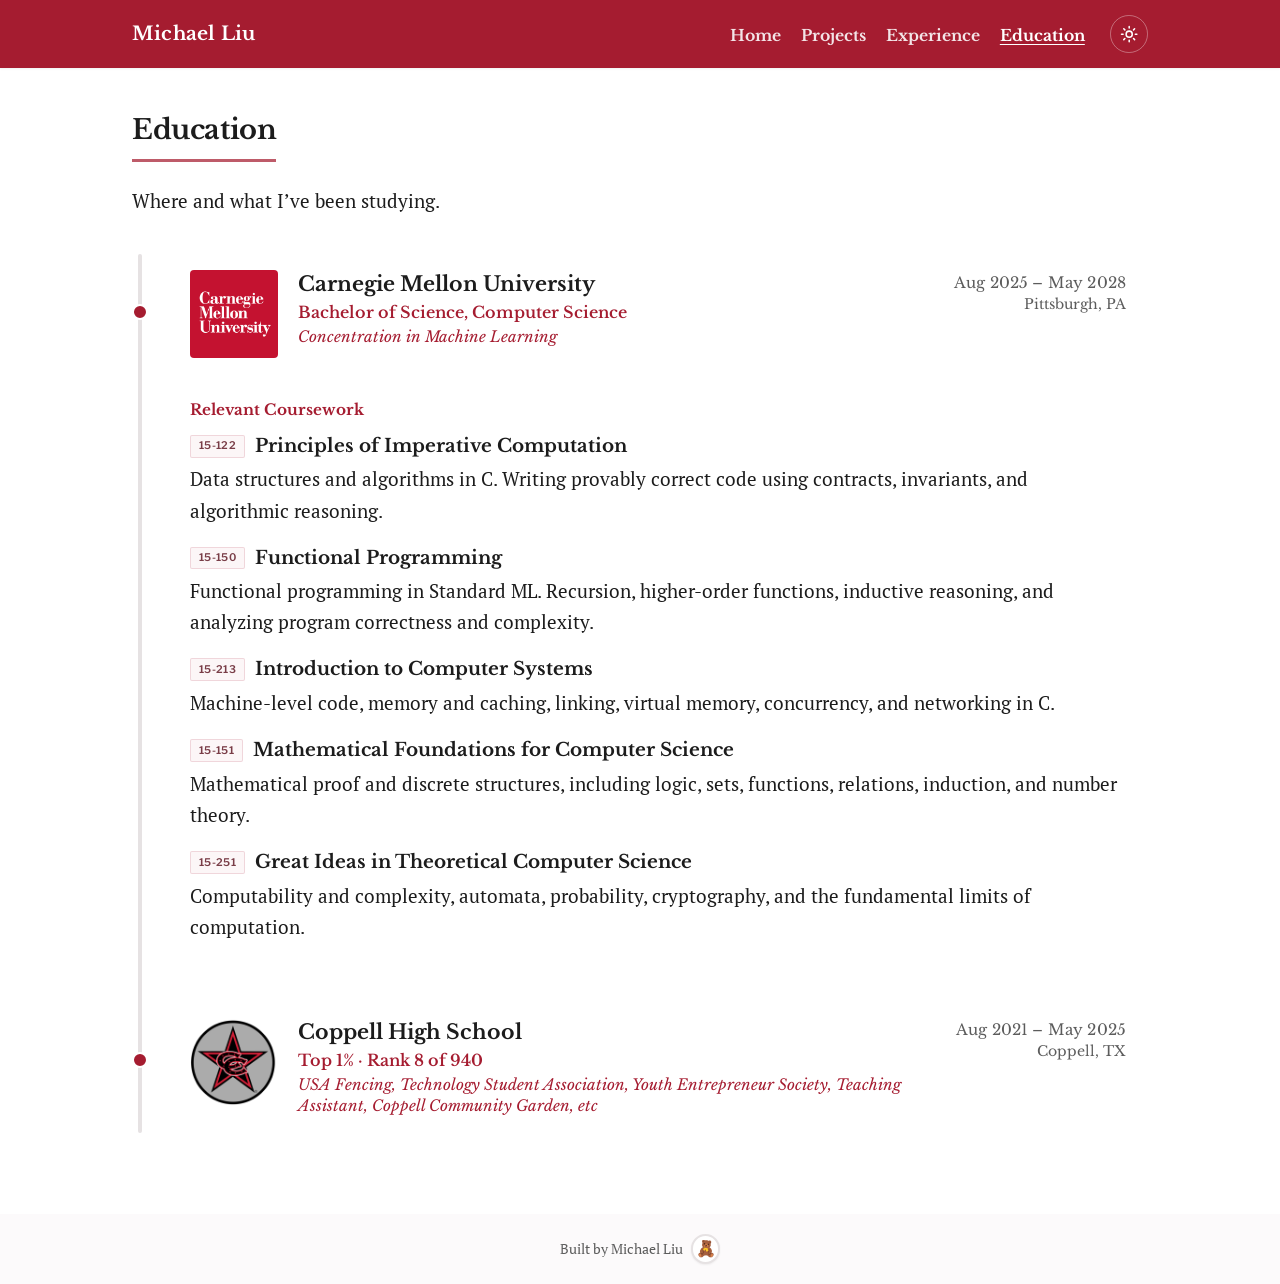
==== commit 318e3923: "visual overhaul" ====
--- a/education.html
+++ b/education.html
@@ -22,7 +22,7 @@
     <link rel="preconnect" href="https://fonts.googleapis.com" />
     <link rel="preconnect" href="https://fonts.gstatic.com" crossorigin />
     <link
-      href="https://fonts.googleapis.com/css2?family=Libre+Baskerville:ital,wght@0,400;0,700;1,400&family=Source+Serif+4:ital,opsz,wght@0,8..60,400;1,8..60,400&display=swap"
+      href="https://fonts.googleapis.com/css2?family=Libre+Baskerville:ital,wght@0,400;0,700;1,400&family=Libre+Franklin:wght@500;600;700&family=PT+Serif:ital,wght@0,400;0,700;1,400;1,700&display=swap"
       rel="stylesheet"
     />
   </head>
--- a/assets/css/styles.css
+++ b/assets/css/styles.css
@@ -1,2152 +1,2478 @@
-/* Academic / Jekyll-adjacent portfolio — calm typography, Harvard crimson */
-
-:root {
-  --color-header: #a51c30;
-  --color-header-hover: #7b1524;
-  --color-text: #1c1c1c;
-  --color-muted: #5c5c5c;
-  --color-link: #a51c30;
-  --color-link-hover: #7b1524;
-  --color-border: #e6e2e3;
-  --color-surface: #fcfafb;
-  --color-bg: #ffffff;
-  --color-on-header: #ffffff;
-  --color-nav-muted: #f3e4e7;
-  --color-github: #1c1c1c;
-  --color-dot-ring: #ffffff;
-  --font-serif: "Libre Baskerville", Georgia, "Times New Roman", serif;
-  --font-sans: "Source Serif 4", Georgia, "Times New Roman", serif;
-  --content-max: 66rem;
-  --space-xs: 0.35rem;
-  --space-sm: 0.75rem;
-  --space-md: 1.25rem;
-  --space-lg: 2rem;
-  --space-xl: 3rem;
-  --radius-sm: 6px;
-  --shadow-soft: 0 1px 2px rgba(0, 0, 0, 0.06);
-  /* layout dividers (horizontal + vertical rules) */
-  --hairline: 2px;
-  color-scheme: light;
-}
-
-html[data-theme="dark"] {
-  --color-header: #a51c30;
-  --color-header-hover: #7b1524;
-  --color-text: #e6e9ec;
-  --color-muted: #a3adb6;
-  --color-link: #e0707e;
-  --color-link-hover: #f0a0a8;
-  --color-border: #2f3841;
-  --color-surface: #1b2228;
-  --color-bg: #12161a;
-  --color-on-header: #ffffff;
-  --color-nav-muted: #f0d6db;
-  --color-github: #e6e9ec;
-  --color-dot-ring: #12161a;
-  --shadow-soft: 0 1px 2px rgba(0, 0, 0, 0.35);
-  color-scheme: dark;
-}
-
-*,
-*::before,
-*::after {
-  box-sizing: border-box;
-}
-
-html {
-  /* Slightly larger base so rem type/spacing feel comfortable without stacking */
-  font-size: 106.25%;
-  scroll-behavior: smooth;
-  scroll-padding-top: 4.25rem;
-}
-
-/* Circular paint-splash theme transition (View Transitions API) */
-@supports (view-transition-name: none) {
-  html {
-    view-transition-name: root;
-  }
-
-  ::view-transition-old(root),
-  ::view-transition-new(root) {
-    animation: none;
-    mix-blend-mode: normal;
-  }
-
-  ::view-transition-old(root) {
-    z-index: 1;
-  }
-
-  ::view-transition-new(root) {
-    z-index: 9999;
-  }
-}
-
-.theme-splash {
-  position: fixed;
-  inset: 0;
-  z-index: 10000;
-  pointer-events: none;
-  background: var(--splash-color, #12161a);
-  clip-path: circle(0px at var(--splash-x, 50%) var(--splash-y, 50%));
-  transition: clip-path 0.55s cubic-bezier(0.22, 1, 0.36, 1);
-}
-
-.theme-splash.is-expanding {
-  clip-path: circle(var(--splash-r, 150vmax) at var(--splash-x, 50%) var(--splash-y, 50%));
-}
-
-@media (prefers-reduced-motion: reduce) {
-  .theme-splash {
-    transition: none;
-  }
-}
-
-body {
-  margin: 0;
-  font-family: var(--font-sans);
-  font-size: 1.0625rem;
-  line-height: 1.65;
-  color: var(--color-text);
-  background: var(--color-bg);
-}
-
-.section__body p,
-.project-card__desc,
-.news-timeline__text {
-  font-size: 1.05rem;
-  font-weight: 400;
-}
-
-.visually-hidden {
-  position: absolute;
-  width: 1px;
-  height: 1px;
-  padding: 0;
-  margin: -1px;
-  overflow: hidden;
-  clip: rect(0, 0, 0, 0);
-  white-space: nowrap;
-  border: 0;
-}
-
-.skip-link {
-  position: absolute;
-  left: -9999px;
-  top: 0;
-  z-index: 100;
-  padding: var(--space-sm) var(--space-md);
-  background: var(--color-header);
-  color: #fff;
-  text-decoration: none;
-  font-weight: 600;
-}
-
-.skip-link:focus {
-  left: var(--space-md);
-  top: var(--space-md);
-  border-radius: var(--radius-sm);
-}
-
-a {
-  color: var(--color-link);
-  text-decoration-thickness: 1px;
-  text-underline-offset: 3px;
-}
-
-a:hover {
-  color: var(--color-link-hover);
-}
-
-/* Header */
-.site-header {
-  position: sticky;
-  top: 0;
-  z-index: 100;
-  background: var(--color-header);
-  color: var(--color-on-header);
-  box-shadow: var(--shadow-soft);
-}
-
-.site-header__inner {
-  max-width: var(--content-max);
-  margin: 0 auto;
-  padding: var(--space-md);
-  display: flex;
-  align-items: center;
-  justify-content: flex-start;
-  gap: var(--space-md);
-  transition:
-    padding 0.22s ease,
-    gap 0.22s ease;
-}
-
-.site-header.is-compact .site-header__inner {
-  padding-top: var(--space-sm);
-  padding-bottom: var(--space-sm);
-  gap: var(--space-sm);
-}
-
-.site-header.is-compact .site-logo {
-  font-size: 1.2rem;
-}
-
-.site-header.is-compact .site-nav a {
-  font-size: 1.02rem;
-}
-
-.site-header.is-compact .theme-toggle {
-  width: 2.15rem;
-  height: 2.15rem;
-}
-
-.site-header.is-compact .theme-toggle__icon {
-  width: 1.05rem;
-  height: 1.05rem;
-}
-
-.site-header.is-compact .nav-toggle {
-  width: 2.25rem;
-  height: 2.05rem;
-}
-
-.site-nav {
-  margin-left: auto;
-}
-
-.header-actions {
-  display: flex;
-  align-items: center;
-  gap: var(--space-sm);
-  margin-left: var(--space-xs);
-  flex-shrink: 0;
-}
-
-.theme-toggle {
-  display: inline-flex;
-  align-items: center;
-  justify-content: center;
-  width: 2.35rem;
-  height: 2.35rem;
-  padding: 0;
-  border-radius: 50%;
-  border: 1px solid rgba(255, 255, 255, 0.35);
-  background: transparent;
-  color: #fff;
-  cursor: pointer;
-  flex-shrink: 0;
-  transition:
-    background 0.15s ease,
-    border-color 0.15s ease,
-    transform 0.15s ease,
-    width 0.22s ease,
-    height 0.22s ease;
-}
-
-.theme-toggle:hover {
-  background: rgba(255, 255, 255, 0.12);
-  border-color: rgba(255, 255, 255, 0.55);
-}
-
-.theme-toggle:focus-visible {
-  outline: 2px solid #fff;
-  outline-offset: 2px;
-}
-
-.theme-toggle__icon {
-  width: 1.15rem;
-  height: 1.15rem;
-  display: block;
-  transition: width 0.22s ease, height 0.22s ease;
-}
-
-.theme-toggle__icon--moon {
-  display: none;
-}
-
-html[data-theme="dark"] .theme-toggle__icon--sun {
-  display: none;
-}
-
-html[data-theme="dark"] .theme-toggle__icon--moon {
-  display: block;
-}
-
-.site-logo {
-  color: #fff;
-  font-weight: 700;
-  letter-spacing: 0.01em;
-  text-decoration: none;
-  font-size: 1.28rem;
-  transition: font-size 0.22s ease;
-}
-
-.site-logo:hover {
-  color: var(--color-nav-muted);
-}
-
-.site-nav ul {
-  list-style: none;
-  margin: 0;
-  padding: 0;
-  display: flex;
-  flex-wrap: wrap;
-  gap: var(--space-sm) var(--space-md);
-}
-
-.site-nav a {
-  color: var(--color-nav-muted);
-  text-decoration: none;
-  font-weight: 600;
-  font-size: 1.05rem;
-  transition: font-size 0.22s ease, color 0.15s ease;
-}
-
-.site-nav a:hover {
-  color: #fff;
-  text-decoration: underline;
-}
-
-.nav-toggle {
-  display: none;
-  background: transparent;
-  border: var(--hairline) solid rgba(255, 255, 255, 0.45);
-  border-radius: var(--radius-sm);
-  width: 2.5rem;
-  height: 2.25rem;
-  padding: 0;
-  cursor: pointer;
-  align-items: center;
-  justify-content: center;
-  flex-shrink: 0;
-}
-
-.nav-toggle__bar {
-  display: block;
-  width: 1.25rem;
-  height: 3px;
-  background: #fff;
-  box-shadow: 0 -9px 0 #fff, 0 9px 0 #fff;
-}
-
-/* Hero */
-.hero {
-  max-width: var(--content-max);
-  margin: 0 auto;
-  padding: var(--space-xl) var(--space-md) var(--space-md);
-}
-
-.hero__grid {
-  display: grid;
-  grid-template-columns: minmax(10.5rem, 13.5rem) 1fr minmax(15rem, 19rem);
-  gap: var(--space-lg);
-  align-items: start;
-}
-
-.avatar {
-  width: 100%;
-  aspect-ratio: 1;
-  border-radius: 50%;
-  overflow: hidden;
-  background: var(--color-border);
-  border: 5px solid rgba(165, 28, 48, 0.45);
-  box-shadow: 0 4px 14px rgba(165, 28, 48, 0.15);
-  transition:
-    transform 0.3s cubic-bezier(0.34, 1.4, 0.64, 1),
-    box-shadow 0.3s ease;
-}
-
-.avatar:hover {
-  transform: scale(1.03);
-  box-shadow: 0 8px 22px rgba(165, 28, 48, 0.22);
-}
-
-.avatar__image {
-  width: 100%;
-  height: 100%;
-  object-fit: cover;
-  object-position: 48% 46%;
-  display: block;
-  transform: scale(1.1);
-  transform-origin: center center;
-  transition: transform 0.3s cubic-bezier(0.34, 1.4, 0.64, 1);
-}
-
-.avatar:hover .avatar__image {
-  transform: scale(1.14);
-}
-
-.hero__name {
-  font-family: var(--font-serif);
-  font-weight: 700;
-  font-size: clamp(1.9rem, 3.6vw, 2.55rem);
-  margin: 0 0 var(--space-sm);
-  letter-spacing: -0.02em;
-  line-height: 1.2;
-}
-
-.hero__meta {
-  list-style: none;
-  margin: 0 0 var(--space-md);
-  padding: 0;
-  color: var(--color-muted);
-  font-size: 1.02rem;
-  line-height: 1.55;
-}
-
-.hero__meta li {
-  margin-bottom: var(--space-xs);
-}
-
-.hero__meta li:last-child {
-  margin-bottom: 0;
-}
-
-.hero__meta b {
-  color: var(--color-text);
-  font-weight: 700;
-}
-
-.meta-link {
-  color: inherit;
-  text-decoration: none;
-}
-
-.meta-link__text {
-  text-decoration: none;
-  transition: color 0.15s ease;
-}
-
-.meta-link:hover .meta-link__text,
-.meta-link:focus-visible .meta-link__text {
-  color: var(--color-link);
-  text-decoration: underline;
-  text-decoration-thickness: 1px;
-  text-underline-offset: 0.18em;
-}
-
-.meta-link:focus-visible {
-  outline: 2px solid var(--color-link);
-  outline-offset: 3px;
-  border-radius: 2px;
-}
-
-.copy-email {
-  position: relative;
-  display: inline-flex;
-  align-items: baseline;
-  gap: 0.3rem;
-  margin: 0;
-  padding: 0;
-  border: none;
-  background: none;
-  color: inherit;
-  font: inherit;
-  cursor: pointer;
-  vertical-align: baseline;
-}
-
-.copy-email__text {
-  text-decoration: none;
-  transition: color 0.15s ease;
-}
-
-.copy-email__icon {
-  font-size: 0.85em;
-  line-height: 1;
-  opacity: 0.72;
-  transition: opacity 0.15s ease, transform 0.15s ease;
-}
-
-.copy-email:hover .copy-email__text,
-.copy-email:focus-visible .copy-email__text {
-  color: var(--color-link);
-  text-decoration: underline;
-  text-decoration-thickness: 1px;
-  text-underline-offset: 0.18em;
-}
-
-.copy-email:hover .copy-email__icon,
-.copy-email:focus-visible .copy-email__icon {
-  opacity: 1;
-  transform: translateY(-1px);
-}
-
-.copy-email:focus-visible {
-  outline: 2px solid var(--color-link);
-  outline-offset: 3px;
-  border-radius: 2px;
-}
-
-.copy-email__tip {
-  position: absolute;
-  left: 50%;
-  bottom: calc(100% + 0.45rem);
-  transform: translateX(-50%) translateY(0.3rem);
-  z-index: 10;
-  padding: 0.4rem 0.75rem;
-  background: #f8e6e9;
-  color: #7b1524;
-  border: var(--hairline) solid #d999a3;
-  font-family: var(--font-sans);
-  font-size: 0.88rem;
-  font-weight: 700;
-  letter-spacing: 0.01em;
-  line-height: 1.2;
-  white-space: nowrap;
-  border-radius: 0;
-  box-shadow: 0 4px 12px rgba(165, 28, 48, 0.18);
-  opacity: 0;
-  pointer-events: none;
-  transition:
-    opacity 0.16s ease,
-    transform 0.16s ease;
-}
-
-.copy-email.is-copied .copy-email__tip {
-  opacity: 1;
-  transform: translateX(-50%) translateY(0);
-}
-
-.social {
-  list-style: none;
-  margin: 0;
-  padding: 0;
-  display: flex;
-  gap: var(--space-sm);
-}
-
-.social__link {
-  display: inline-flex;
-  align-items: center;
-  justify-content: center;
-  width: 2.5rem;
-  height: 2.5rem;
-  border-radius: 50%;
-  background: var(--color-surface);
-  border: var(--hairline) solid var(--color-border);
-  color: var(--color-header);
-  font-weight: 700;
-  font-size: 0.75rem;
-  text-decoration: none;
-  letter-spacing: -0.02em;
-}
-
-.social__link:hover {
-  background: var(--color-header);
-  color: #fff;
-  border-color: var(--color-header);
-}
-
-/* Brand colors per social link (LinkedIn, GitHub, Email) */
-.social li:nth-child(1) .social__link {
-  color: #0a66c2;
-  border-color: #0a66c2;
-}
-
-.social li:nth-child(1) .social__link:hover {
-  background: #0a66c2;
-  color: #fff;
-  border-color: #0a66c2;
-}
-
-.social li:nth-child(2) .social__link {
-  color: var(--color-github);
-  border-color: var(--color-github);
-}
-
-.social li:nth-child(2) .social__link:hover {
-  background: var(--color-github);
-  color: var(--color-bg);
-  border-color: var(--color-github);
-}
-
-.social li:nth-child(3) .social__link {
-  color: #ea4335;
-  border-color: #ea4335;
-}
-
-.social li:nth-child(3) .social__link:hover {
-  background: #ea4335;
-  color: #fff;
-  border-color: #ea4335;
-}
-
-.social__link .social__icon {
-  width: 1.25rem;
-  height: 1.25rem;
-  display: block;
-  flex-shrink: 0;
-}
-
-.social__link svg[fill="none"] {
-  fill: none;
-}
-
-.aside-heading {
-  font-family: var(--font-serif);
-  font-size: 1.2rem;
-  font-weight: 700;
-  margin: 0 0 var(--space-sm);
-  line-height: 1.3;
-}
-
-.interest-list {
-  margin: 0;
-  padding-left: 1.15rem;
-  color: var(--color-muted);
-  font-size: 1.02rem;
-  line-height: 1.55;
-}
-
-.interest-list li {
-  margin-bottom: var(--space-xs);
-}
-
-.interest-list li:last-child {
-  margin-bottom: 0;
-}
-
-/* Main sections */
-.content-wrap {
-  max-width: var(--content-max);
-  margin: 0 auto;
-  padding: var(--space-xl) var(--space-md) var(--space-xl);
-}
-
-.site-nav a[aria-current="page"] {
-  color: #fff;
-  text-decoration: underline;
-}
-
-.section {
-  padding-top: var(--space-lg);
-  margin-top: var(--space-lg);
-  border-top: var(--hairline) solid var(--color-border);
-}
-
-.section:first-of-type {
-  border-top: none;
-  margin-top: 0;
-  padding-top: 0;
-}
-
-.section__title {
-  font-family: var(--font-serif);
-  font-size: clamp(1.3rem, 2.2vw, 1.5rem);
-  font-weight: 700;
-  margin: 0 0 var(--space-md);
-}
-
-.section__title::after {
-  content: "";
-  display: block;
-  width: 2rem;
-  height: 2px;
-  margin-top: var(--space-xs);
-  background: var(--color-header);
-  border-radius: 1px;
-}
-
-.section__body p {
-  margin: 0 0 var(--space-md);
-  max-width: 48rem;
-}
-
-.section__body p:last-child {
-  margin-bottom: 0;
-}
-
-/* Home about: use full content-wrap width (not 48rem measure column) */
-#about .section__body p {
-  max-width: none;
-  font-size: 1.1rem;
-  line-height: 1.7;
-}
-
-.projects-intro {
-  margin: 0 0 var(--space-md);
-}
-
-.section--projects .section__body .projects-intro {
-  max-width: none;
-}
-
-/* Room between page intro and the first timeline card */
-#experiences .section__body,
-#education .section__body {
-  margin-bottom: var(--space-lg);
-}
-
-.exp-group__title {
-  display: inline-block;
-  margin: 0 0 var(--space-md);
-  padding: 0.35rem 0.75rem;
-  font-family: var(--font-sans);
-  font-size: 0.78rem;
-  font-weight: 700;
-  line-height: 1.3;
-  letter-spacing: 0.04em;
-  text-transform: uppercase;
-  color: #7b1524;
-  background: #f8e6e9;
-  border: var(--hairline) solid #d999a3;
-  border-radius: 0;
-}
-
-html[data-theme="dark"] .exp-group__title {
-  color: #f0a0a8;
-  background: rgba(165, 28, 48, 0.22);
-  border-color: rgba(224, 112, 126, 0.45);
-}
-
-.exp-group__title + .project-showcase {
-  margin-bottom: 0;
-}
-
-#experiences .exp-group__title:not(:first-of-type) {
-  margin-top: var(--space-xl);
-}
-
-/* Project cards — image slot (left) + copy (right) */
-.project-showcase {
-  list-style: none;
-  margin: 0;
-  padding: 0;
-  display: flex;
-  flex-direction: column;
-  gap: var(--space-md);
-}
-
-.project-showcase > li {
-  margin: 0;
-  padding: 0;
-}
-
-/* Scroll reveal — slide in from the left (projects, experiences, education) */
-.project-showcase.js-reveal > li {
-  opacity: 0;
-  transform: translate3d(-3.5rem, 0, 0);
-  transition:
-    opacity 0.65s ease-out,
-    transform 0.65s ease-out;
-  transition-delay: var(--reveal-delay, 0s);
-}
-
-.project-showcase.js-reveal > li.in-view {
-  opacity: 1;
-  transform: translate3d(0, 0, 0);
-}
-
-.project-card {
-  padding: var(--space-md) var(--space-lg);
-  border: var(--hairline) solid transparent;
-  border-radius: var(--radius-sm);
-}
-
-.section--projects .project-card {
-  display: grid;
-  grid-template-columns: minmax(18rem, 28rem) minmax(0, 1fr);
-  gap: var(--space-lg) var(--space-xl);
-  align-items: start;
-}
-
-.project-card__media {
-  position: relative;
-  border-radius: var(--radius-sm);
-  overflow: hidden;
-  box-shadow: var(--shadow-soft);
-  background: repeating-linear-gradient(
-    -45deg,
-    var(--color-surface),
-    var(--color-surface) 8px,
-    var(--color-border) 8px,
-    var(--color-border) calc(8px + var(--hairline))
-  );
-  aspect-ratio: 20 / 13;
-  align-self: start;
-  cursor: pointer;
-}
-
-.project-card__media:focus-visible {
-  outline: 2px solid var(--color-link);
-  outline-offset: 3px;
-}
-
-.project-carousel {
-  position: relative;
-  min-width: 0;
-}
-
-.project-carousel__track {
-  list-style: none;
-  margin: 0;
-  padding: 0;
-  width: 100%;
-  height: 100%;
-  position: relative;
-}
-
-.project-carousel__slide {
-  position: absolute;
-  inset: 0;
-  margin: 0;
-  opacity: 0;
-  pointer-events: none;
-  transition: opacity 0.25s ease;
-}
-
-.project-carousel__slide.is-active {
-  opacity: 1;
-  pointer-events: auto;
-}
-
-.project-carousel__image {
-  width: 100%;
-  height: 100%;
-  object-fit: cover;
-  display: block;
-  pointer-events: none;
-  transition: transform 0.4s ease;
-}
-
-.project-carousel__btn {
-  position: absolute;
-  top: 50%;
-  z-index: 3;
-  transform: translateY(-50%);
-  width: 2.15rem;
-  height: 2.15rem;
-  margin: 0;
-  padding: 0;
-  border: none;
-  border-radius: 50%;
-  background: rgba(18, 18, 18, 0.55);
-  color: #fff;
-  cursor: pointer;
-  display: inline-flex;
-  align-items: center;
-  justify-content: center;
-  backdrop-filter: blur(5px);
-  -webkit-backdrop-filter: blur(5px);
-  box-shadow: 0 2px 10px rgba(0, 0, 0, 0.22);
-  opacity: 0;
-  transition:
-    opacity 0.18s ease,
-    background 0.15s ease,
-    transform 0.15s ease;
-}
-
-.project-carousel__btn svg {
-  width: 1.05rem;
-  height: 1.05rem;
-  display: block;
-  flex-shrink: 0;
-}
-
-.project-card:hover .project-carousel__btn,
-.project-card:focus-within .project-carousel__btn {
-  opacity: 1;
-}
-
-.project-carousel__btn:hover {
-  background: rgba(165, 28, 48, 0.92);
-  transform: translateY(-50%) scale(1.04);
-}
-
-.project-carousel__btn:active {
-  transform: translateY(-50%) scale(0.97);
-}
-
-.project-carousel__btn:focus-visible {
-  opacity: 1;
-  outline: 2px solid #fff;
-  outline-offset: 2px;
-}
-
-.project-carousel__btn--prev {
-  left: 0.55rem;
-}
-
-.project-carousel__btn--next {
-  right: 0.55rem;
-}
-
-.project-carousel__dots {
-  position: absolute;
-  left: 50%;
-  bottom: 0.55rem;
-  z-index: 3;
-  transform: translateX(-50%);
-  display: flex;
-  align-items: center;
-  justify-content: center;
-  gap: 0.4rem;
-  padding: 0.28rem 0.5rem;
-  border-radius: 999px;
-  background: rgba(12, 12, 12, 0.42);
-  backdrop-filter: blur(6px);
-  -webkit-backdrop-filter: blur(6px);
-  opacity: 0;
-  transition: opacity 0.2s ease;
-}
-
-.project-card:hover .project-carousel__dots,
-.project-card:focus-within .project-carousel__dots {
-  opacity: 1;
-}
-
-.project-carousel__dot {
-  width: 0.4rem;
-  height: 0.4rem;
-  padding: 0;
-  border: none;
-  border-radius: 50%;
-  background: rgba(255, 255, 255, 0.5);
-  cursor: pointer;
-  transition:
-    background 0.15s ease,
-    width 0.15s ease,
-    border-radius 0.15s ease;
-}
-
-.project-carousel__dot.is-active {
-  width: 0.85rem;
-  border-radius: 999px;
-  background: #fff;
-}
-
-.project-carousel__dot:hover {
-  background: rgba(255, 255, 255, 0.85);
-}
-
-.project-carousel__dot:focus-visible {
-  outline: 2px solid #fff;
-  outline-offset: 2px;
-}
-
-/* Soft hover cue — image lifts slightly; no floating zoom badge */
-.project-card__media::after {
-  content: "";
-  position: absolute;
-  inset: 0;
-  z-index: 1;
-  background: rgba(18, 18, 18, 0);
-  pointer-events: none;
-  transition: background 0.22s ease;
-}
-
-.project-card:hover .project-card__media::after,
-.project-card:focus-within .project-card__media::after {
-  background: rgba(18, 18, 18, 0.08);
-}
-
-/* Project image lightbox */
-.image-lightbox {
-  position: fixed;
-  inset: 0;
-  z-index: 11000;
-  display: flex;
-  align-items: center;
-  justify-content: center;
-  padding: var(--space-lg);
-  background: rgba(8, 16, 24, 0.78);
-  opacity: 0;
-  visibility: hidden;
-  transition:
-    opacity 0.2s ease,
-    visibility 0.2s ease;
-}
-
-.image-lightbox.is-open {
-  opacity: 1;
-  visibility: visible;
-}
-
-.image-lightbox__dialog {
-  position: relative;
-  max-width: min(96vw, 68rem);
-  max-height: 92vh;
-  margin: 0;
-  padding: 0;
-  border: none;
-  background: transparent;
-}
-
-.image-lightbox__img {
-  display: block;
-  max-width: 100%;
-  max-height: 88vh;
-  width: auto;
-  height: auto;
-  border-radius: var(--radius-sm);
-  box-shadow: 0 16px 48px rgba(0, 0, 0, 0.45);
-  background: var(--color-bg);
-}
-
-.image-lightbox__close {
-  position: fixed;
-  top: 1.1rem;
-  right: 1.1rem;
-  z-index: 2;
-  width: 2.75rem;
-  height: 2.75rem;
-  border: none;
-  border-radius: 50%;
-  background: rgba(12, 28, 38, 0.72);
-  color: #fff;
-  font-size: 1.6rem;
-  line-height: 1;
-  cursor: pointer;
-  display: grid;
-  place-items: center;
-  backdrop-filter: blur(6px);
-  -webkit-backdrop-filter: blur(6px);
-  box-shadow: 0 4px 14px rgba(0, 0, 0, 0.25);
-  transition: background 0.15s ease, transform 0.15s ease;
-}
-
-.image-lightbox__close:hover {
-  background: rgba(165, 28, 48, 0.95);
-  transform: scale(1.05);
-}
-
-.image-lightbox__close:focus-visible {
-  outline: 2px solid #fff;
-  outline-offset: 2px;
-}
-
-.image-lightbox__nav {
-  position: fixed;
-  top: 50%;
-  z-index: 2;
-  transform: translateY(-50%);
-  width: 3.25rem;
-  height: 3.25rem;
-  margin: 0;
-  padding: 0;
-  border: none;
-  border-radius: 50%;
-  background: rgba(18, 18, 18, 0.72);
-  color: #fff;
-  cursor: pointer;
-  display: inline-flex;
-  align-items: center;
-  justify-content: center;
-  backdrop-filter: blur(6px);
-  -webkit-backdrop-filter: blur(6px);
-  box-shadow: 0 6px 20px rgba(0, 0, 0, 0.35);
-  transition:
-    background 0.15s ease,
-    transform 0.15s ease;
-}
-
-.image-lightbox__nav svg {
-  width: 1.35rem;
-  height: 1.35rem;
-  display: block;
-  flex-shrink: 0;
-}
-
-.image-lightbox__nav:hover {
-  background: rgba(165, 28, 48, 0.95);
-  transform: translateY(-50%) scale(1.05);
-}
-
-.image-lightbox__nav:focus-visible {
-  outline: 2px solid #fff;
-  outline-offset: 2px;
-}
-
-.image-lightbox__nav--prev {
-  left: 1.25rem;
-}
-
-.image-lightbox__nav--next {
-  right: 1.25rem;
-}
-
-.image-lightbox__nav[hidden] {
-  display: none;
-}
-
-.image-lightbox__progress {
-  position: fixed;
-  left: 50%;
-  bottom: 1.35rem;
-  z-index: 2;
-  transform: translateX(-50%);
-  display: flex;
-  align-items: center;
-  gap: 0.45rem;
-  padding: 0.4rem 0.65rem;
-  border-radius: 999px;
-  background: rgba(12, 28, 38, 0.72);
-  backdrop-filter: blur(6px);
-  -webkit-backdrop-filter: blur(6px);
-  box-shadow: 0 4px 16px rgba(0, 0, 0, 0.3);
-}
-
-.image-lightbox__progress[hidden] {
-  display: none;
-}
-
-.image-lightbox__dot {
-  width: 0.5rem;
-  height: 0.5rem;
-  padding: 0;
-  border: none;
-  border-radius: 50%;
-  background: rgba(255, 255, 255, 0.45);
-  cursor: pointer;
-  transition:
-    background 0.15s ease,
-    width 0.15s ease,
-    transform 0.15s ease;
-}
-
-.image-lightbox__dot.is-active {
-  width: 1.1rem;
-  border-radius: 999px;
-  background: #fff;
-}
-
-.image-lightbox__dot:hover {
-  background: rgba(255, 255, 255, 0.85);
-}
-
-.image-lightbox__dot:focus-visible {
-  outline: 2px solid #fff;
-  outline-offset: 2px;
-}
-
-body.is-lightbox-open {
-  overflow: hidden;
-}
-
-.project-card__body {
-  min-width: 0;
-}
-
-.project-card__title {
-  font-family: var(--font-serif);
-  font-size: clamp(1.12rem, 1.9vw, 1.32rem);
-  font-weight: 700;
-  margin: 0 0 var(--space-xs);
-  line-height: 1.3;
-  text-transform: none;
-}
-
-.project-card__tags {
-  display: flex;
-  flex-wrap: wrap;
-  gap: var(--space-xs) var(--space-sm);
-  margin: 0 0 var(--space-sm);
-  padding: 0;
-  list-style: none;
-}
-
-.project-card__tags li {
-  margin: 0;
-  padding: 0;
-}
-
-.project-tag {
-  display: inline-block;
-  padding: 0.28rem 0.65rem;
-  text-transform: uppercase;
-  font-size: 0.72rem;
-  font-weight: 700;
-  line-height: 1.3;
-  letter-spacing: 0.03em;
-  border: var(--hairline) solid rgb(0, 0, 0);
-}
-
-.project-card__tags li:nth-child(7n + 1) .project-tag {
-  background: #f8e6e9;
-  color: #7b1524;
-  border-color: #d999a3;
-}
-
-.project-card__tags li:nth-child(7n + 2) .project-tag {
-  background: #e3f2fd;
-  color: #0d47a1;
-  border-color: #90caf9;
-}
-
-.project-card__tags li:nth-child(7n + 3) .project-tag {
-  background: #e8f5e9;
-  color: #1b5e20;
-  border-color: #81c784;
-}
-
-.project-card__tags li:nth-child(7n + 4) .project-tag {
-  background: #fff3e0;
-  color: #e65100;
-  border-color: #ffb74d;
-}
-
-.project-card__tags li:nth-child(7n + 5) .project-tag {
-  background: #f3e5f5;
-  color: #4a148c;
-  border-color: #ce93d8;
-}
-
-.project-card__tags li:nth-child(7n + 6) .project-tag {
-  background: #e0f7fa;
-  color: #006064;
-  border-color: #4dd0e1;
-}
-
-.project-card__tags li:nth-child(7n + 7) .project-tag {
-  background: #efebe9;
-  color: #3e2723;
-  border-color: #bcaaa4;
-}
-
-.project-card__desc {
-  margin: 0 0 var(--space-sm);
-  max-width: 48rem;
-  color: var(--color-text);
-  font-size: 1.05rem;
-  font-weight: 400;
-  line-height: 1.65;
-}
-
-.project-card__links {
-  display: flex;
-  flex-wrap: wrap;
-  align-items: center;
-  gap: var(--space-xs) var(--space-sm);
-  margin: 0;
-  padding: 0;
-}
-
-a.project-pill {
-  display: inline-flex;
-  align-items: center;
-  justify-content: center;
-  padding: 0.28rem 0.7rem;
-  border-radius: 999px;
-  font-size: 0.72rem;
-  font-weight: 700;
-  line-height: 1.3;
-  letter-spacing: 0.03em;
-  text-transform: uppercase;
-  text-decoration: none;
-  cursor: pointer;
-  /* same flat treatment as first tech-tag colorway, slightly lighter */
-  background: #f8e6e9;
-  color: #7b1524;
-  border: var(--hairline) solid #d999a3;
-}
-
-a.project-pill:hover {
-  background: #efc5cb;
-  color: #7b1524;
-  border-color: #c45a68;
-}
-
-a.project-pill:focus-visible {
-  outline: 2px solid var(--color-link);
-  outline-offset: 2px;
-}
-
-/* Experience & education entries reuse the home-page project-card look
-   (.project-card chrome + hover defined above). Here we only add the
-   subtitle/meta line and the bulleted descriptions used inside them. */
-.project-card__bullets {
-  margin: 0;
-  padding-left: 1.15rem;
-  max-width: 48rem;
-  list-style: disc;
-}
-
-/* Timeline cards: bullets full-width under the two-column header (title +
-   date/location), with markers flush to the org logo left edge. */
-.project-showcase--timeline .project-card__bullets {
-  max-width: none;
-  width: 100%;
-  padding-left: 1.15rem;
-  margin-left: 0;
-  box-sizing: border-box;
-}
-
-/* Education coursework block also spans the full card under the header */
-.project-showcase--timeline .edu-courses {
-  max-width: none;
-  width: 100%;
-}
-
-/* Match education .edu-course__desc body typography (Source Serif 4). */
-.project-card__bullets li {
-  margin: 0 0 0.2rem;
-  font-family: var(--font-sans);
-  font-size: 1.05rem;
-  font-weight: 400;
-  line-height: 1.65;
-  color: var(--color-text);
-}
-
-.project-card__bullets li:last-child {
-  margin-bottom: 0;
-}
-
-/* Experiences / education — news-style vertical timeline wrapping project-card entries */
-.project-showcase--timeline {
-  --exp-rail-width: 4px;
-  --exp-dot-size: 16px;
-  --exp-logo-size: 40px;
-  --exp-card-pad-y: var(--space-md);
-  --exp-logo-gap: var(--space-md);
-  position: relative;
-  gap: var(--space-lg);
-  padding-top: 0;
-}
-
-/* Experiences / education: large org logo left, text fills remaining width */
-.project-showcase--experiences,
-.project-showcase--education {
-  --exp-logo-size: 88px;
-  --exp-logo-gap: 1.25rem;
-}
-
-/* Experiences: slightly larger logos */
-.project-showcase--experiences {
-  --exp-logo-size: 104px;
-  --exp-logo-gap: 1.5rem;
-}
-
-.project-showcase--timeline .project-card {
-  padding: var(--exp-card-pad-y) var(--space-md);
-}
-
-.project-showcase--timeline::before {
-  content: "";
-  position: absolute;
-  left: calc(var(--exp-dot-size) / 2 - var(--exp-rail-width) / 2);
-  top: 0.35rem;
-  bottom: 0.35rem;
-  width: var(--exp-rail-width);
-  background: var(--color-border);
-  border-radius: 2px;
-}
-
-.project-showcase--timeline > li {
-  position: relative;
-  padding-left: calc(var(--exp-dot-size) + var(--space-md));
-}
-
-/* Dot centers on the org logo */
-.project-showcase--timeline > li::before {
-  content: "";
-  position: absolute;
-  left: 0;
-  top: calc(
-    var(--exp-card-pad-y) + (var(--exp-logo-size) / 2) - (var(--exp-dot-size) / 2)
-  );
-  width: var(--exp-dot-size);
-  height: var(--exp-dot-size);
-  border-radius: 50%;
-  background: var(--color-header);
-  border: 2.5px solid var(--color-dot-ring);
-  box-sizing: border-box;
-  z-index: 1;
-}
-
-/* Experiences: logo column + text (title/meta/bullets) */
-.exp-item {
-  display: flex;
-  align-items: flex-start;
-  gap: var(--exp-logo-gap, 1.15rem);
-}
-
-.exp-item__main {
-  flex: 1;
-  min-width: 0;
-}
-
-.exp-item .exp-header {
-  margin-bottom: var(--space-sm);
-}
-
-.exp-item .exp-header:last-child {
-  margin-bottom: 0;
-}
-
-/* Header: title/role column + compact date/location meta */
-.exp-header {
-  display: grid;
-  grid-template-columns: minmax(0, 1fr) auto;
-  align-items: start;
-  column-gap: var(--space-lg);
-  row-gap: var(--space-xs);
-  margin: 0 0 var(--space-sm);
-}
-
-.exp-header:last-child {
-  margin-bottom: 0;
-}
-
-.exp-header__left {
-  min-width: 0;
-  display: flex;
-  align-items: flex-start;
-  gap: var(--exp-logo-gap, 0.85rem);
-}
-
-.exp-header__right {
-  display: flex;
-  flex-direction: column;
-  align-items: flex-end;
-  text-align: right;
-  padding-top: 0.15rem;
-  flex-shrink: 0;
-}
-
-/* Role / degree / stat lines — crimson emphasis; date and location stay muted. */
-.exp-role {
-  margin: 0;
-}
-
-.exp-role--plain {
-  font-family: var(--font-serif);
-  font-size: 1rem;
-  font-weight: 600;
-  line-height: 1.4;
-  color: var(--color-header);
-}
-
-.exp-role--concentration {
-  margin-top: 0.15rem;
-  font-family: var(--font-serif);
-  font-size: 0.95rem;
-  font-weight: 400;
-  font-style: italic;
-  line-height: 1.4;
-  color: var(--color-header);
-}
-
-/* Date subordinate to role; location quietest in the meta ladder. */
-.exp-date {
-  margin: 0;
-  font-family: var(--font-serif);
-  font-size: 0.95rem;
-  font-weight: 400;
-  line-height: 1.35;
-  color: var(--color-muted);
-  letter-spacing: 0.01em;
-  white-space: nowrap;
-}
-
-.exp-loc {
-  margin: 0.1rem 0 0;
-  font-family: var(--font-serif);
-  font-size: 0.88rem;
-  font-weight: 400;
-  line-height: 1.35;
-  color: var(--color-muted);
-  white-space: nowrap;
-}
-
-/* Organization logo — sized to the title line, top-aligned with the text block */
-.exp-title-block {
-  min-width: 0;
-  padding-top: 0.05rem;
-}
-
-.exp-title-block .project-card__title {
-  margin: 0 0 0.2rem;
-  font-size: clamp(1.1rem, 1.7vw, 1.28rem);
-  line-height: 1.32;
-}
-
-.exp-org-logo {
-  width: var(--exp-logo-size, 40px);
-  height: var(--exp-logo-size, 40px);
-  object-fit: contain;
-  flex-shrink: 0;
-  border-radius: 4px;
-}
-
-/* Relevant coursework under the CMU entry — same header→content rhythm as
-   experience bullets, with a light divider before the coursework label.
-   Extra air below the degree line so it isn't flush against the divider. */
-.exp-header:has(+ .edu-courses) {
-  margin-bottom: 1.15rem;
-}
-
-.edu-courses {
-  margin-top: 0;
-  padding-top: var(--space-md);
-  border-top: var(--hairline) solid var(--color-border);
-}
-
-.edu-courses__title {
-  font-family: var(--font-serif);
-  font-size: 0.95rem;
-  font-weight: 700;
-  margin: 0 0 var(--space-sm);
-  color: var(--color-header);
-}
-
-/* Coursework — project-tag code box + serif title + body desc (projects look) */
-.edu-course-list {
-  list-style: none;
-  margin: 0;
-  padding: 0;
-  display: flex;
-  flex-direction: column;
-  gap: var(--space-md);
-}
-
-.edu-course-list > li {
-  margin: 0;
-  padding: 0;
-}
-
-.edu-course__line {
-  display: flex;
-  flex-wrap: wrap;
-  align-items: center;
-  gap: 0.45rem 0.65rem;
-  margin: 0;
-  line-height: 1.35;
-}
-
-/* Reuse .project-tag chrome; lock all course codes to one red colorway */
-.edu-course__code.project-tag {
-  flex: 0 0 auto;
-  font-variant-numeric: tabular-nums;
-  background: #ffebee;
-  color: #b71c1c;
-  border-color: #ef9a9a;
-}
-
-.edu-course__name {
-  font-family: var(--font-serif);
-  font-size: clamp(1.02rem, 1.6vw, 1.15rem);
-  font-weight: 700;
-  line-height: 1.35;
-  color: var(--color-text);
-}
-
-.edu-course__desc {
-  margin: 0.3rem 0 0;
-  max-width: 48rem;
-  font-family: var(--font-sans);
-  font-size: 1.05rem;
-  font-weight: 400;
-  line-height: 1.65;
-  color: var(--color-text);
-}
-
-/* Skills under the about section */
-.skills {
-  margin-top: var(--space-lg);
-}
-
-.skills__title {
-  font-family: var(--font-serif);
-  font-size: 1.2rem;
-  font-weight: 700;
-  margin: 0 0 var(--space-md);
-}
-
-.skill-icons {
-  list-style: none;
-  margin: 0;
-  padding: 0;
-  width: 100%;
-  display: flex;
-  flex-wrap: wrap;
-  gap: var(--space-sm);
-  justify-content: center;
-}
-
-.skill-icons li {
-  position: relative;
-  flex: 0 0 auto;
-  margin: 0;
-  padding: 0;
-  width: 2.5rem;
-  height: 2.5rem;
-  display: flex;
-  align-items: center;
-  justify-content: center;
-  line-height: 1;
-  cursor: pointer;
-  -webkit-tap-highlight-color: transparent;
-}
-
-.skill-icons i {
-  display: block;
-  font-size: 2rem;
-  transition: transform 0.2s ease;
-  pointer-events: none;
-}
-
-html[data-theme="dark"] .devicon-nextjs-plain,
-html[data-theme="dark"] .devicon-github-original {
-  filter: invert(1);
-}
-
-.skill-icons li:hover i,
-.skill-icons li.is-active i,
-.skill-icons li:focus-visible i {
-  transform: translateY(-5px);
-}
-
-/* Tooltip: hover (desktop) + tap/focus (mobile & keyboard) */
-.skill-icons li::after {
-  content: attr(data-name);
-  position: absolute;
-  bottom: calc(100% + 0.8rem);
-  left: 50%;
-  transform: translateX(-50%) translateY(0.3rem);
-  z-index: 10;
-  padding: 0.4rem 0.75rem;
-  background: #f8e6e9;
-  color: #7b1524;
-  border: var(--hairline) solid #d999a3;
-  font-family: var(--font-sans);
-  font-size: 0.88rem;
-  font-weight: 700;
-  letter-spacing: 0.01em;
-  line-height: 1.2;
-  white-space: nowrap;
-  border-radius: 0;
-  box-shadow: 0 4px 12px rgba(165, 28, 48, 0.18);
-  opacity: 0;
-  pointer-events: none;
-  transition:
-    opacity 0.16s ease,
-    transform 0.16s ease;
-}
-
-.skill-icons li:hover::after,
-.skill-icons li.is-active::after,
-.skill-icons li:focus-visible::after {
-  opacity: 1;
-  transform: translateX(-50%) translateY(0);
-}
-
-@media (prefers-reduced-motion: reduce) {
-  .skill-icons li::after {
-    transition: opacity 0.16s ease;
-  }
-}
-
-/* Motion — hover life for cards, images, and links */
-.project-card__media,
-.project-card__title,
-.social__link,
-a.project-pill {
-  transition:
-    transform 0.2s ease,
-    box-shadow 0.2s ease,
-    border-color 0.15s ease,
-    color 0.15s ease,
-    background 0.15s ease;
-}
-
-.section--projects .project-card:hover .project-carousel__slide.is-active .project-carousel__image {
-  transform: scale(1.03);
-}
-
-.project-card {
-  transition:
-    transform 0.2s ease,
-    box-shadow 0.2s ease,
-    background 0.2s ease,
-    border-color 0.2s ease;
-}
-
-.project-card:hover {
-  transform: translateY(-5px);
-  background: var(--color-surface);
-  border-color: var(--color-border);
-  box-shadow: 0 10px 26px rgba(165, 28, 48, 0.15);
-}
-
-.project-card:hover .project-card__title {
-  color: var(--color-header);
-}
-
-/* Education entry cards (CMU, Coppell) stay static — no hover lift/shadow.
-   Experiences keep the shared .project-card:hover treatment above. */
-#education .project-card {
-  transition: none;
-}
-
-#education .project-card:hover {
-  transform: none;
-  background: transparent;
-  border-color: transparent;
-  box-shadow: none;
-}
-
-#education .project-card:hover .project-card__title {
-  color: inherit;
-}
-
-.section--projects .project-card:hover .project-card__media {
-  box-shadow: 0 8px 22px rgba(165, 28, 48, 0.18);
-}
-
-.social__link:hover {
-  transform: translateY(-2px);
-}
-
-a.project-pill:hover {
-  transform: translateY(-2px);
-}
-
-/* News — vertical rail + markers only */
-.news-timeline {
-  --news-rail-width: 4px;
-  --news-dot-size: 16px;
-  list-style: none;
-  margin: 0;
-  padding: 0;
-  position: relative;
-  max-width: 44rem;
-}
-
-.news-timeline::before {
-  content: "";
-  position: absolute;
-  left: calc(var(--news-dot-size) / 2 - var(--news-rail-width) / 2);
-  top: 0.25rem;
-  bottom: 0.25rem;
-  width: var(--news-rail-width);
-  background: var(--color-border);
-  border-radius: 2px;
-}
-
-.news-timeline__item {
-  position: relative;
-  padding-left: calc(var(--news-dot-size) + var(--space-md));
-  margin-bottom: var(--space-md);
-}
-
-.news-timeline__item:last-child {
-  margin-bottom: 0;
-}
-
-.news-timeline__item::before {
-  content: "";
-  position: absolute;
-  left: 0;
-  top: 0.4em;
-  width: var(--news-dot-size);
-  height: var(--news-dot-size);
-  border-radius: 50%;
-  background: var(--color-header);
-  border: 2px solid var(--color-dot-ring);
-  box-sizing: border-box;
-}
-
-.news-timeline__date {
-  display: block;
-  margin: 0 0 var(--space-xs);
-  font-size: 0.9rem;
-  font-variant-numeric: tabular-nums;
-  color: var(--color-muted);
-}
-
-.news-timeline__text {
-  margin: 0;
-}
-
-.site-footer {
-  border-top: var(--hairline) solid var(--color-border);
-  padding: var(--space-md);
-  text-align: center;
-  font-size: 0.88rem;
-  color: var(--color-muted);
-  background: var(--color-surface);
-  display: flex;
-  justify-content: center;
-  align-items: center;
-}
-
-.site-footer p {
-  margin: 0;
-  display: inline-flex;
-  align-items: center;
-  justify-content: center;
-  gap: 0.5rem;
-}
-
-.bear-button {
-  appearance: none;
-  border: var(--hairline) solid var(--color-border);
-  background: var(--color-bg);
-  border-radius: 999px;
-  width: 1.85rem;
-  height: 1.85rem;
-  padding: 0;
-  margin: 0;
-  font-size: 1rem;
-  line-height: 1;
-  display: inline-flex;
-  align-items: center;
-  justify-content: center;
-  cursor: pointer;
-  flex-shrink: 0;
-  box-shadow: var(--shadow-soft);
-  transition:
-    transform 0.15s ease,
-    background 0.15s ease,
-    border-color 0.15s ease;
-}
-
-.bear-button:hover {
-  transform: translateY(-2px) scale(1.06);
-  background: #fff8f0;
-  border-color: #d4b896;
-}
-
-.bear-button:active {
-  transform: scale(0.96);
-}
-
-.bear-button:focus-visible {
-  outline: 2px solid var(--color-link);
-  outline-offset: 3px;
-}
-
-.teddy-layer {
-  position: fixed;
-  inset: 0;
-  z-index: 200;
-  pointer-events: none;
-  overflow: hidden;
-}
-
-.teddy-bear {
-  position: absolute;
-  left: 0;
-  top: 0;
-  display: block;
-  font-size: var(--teddy-size, 3.5rem);
-  line-height: 1;
-  will-change: transform, opacity;
-  opacity: 0;
-  transform-origin: center center;
-  animation: teddy-fall var(--teddy-duration, 2.2s) ease-out forwards;
-  transform: translate3d(var(--teddy-x, 0), var(--teddy-y, 0), 0)
-    translate(-50%, -50%) rotate(var(--teddy-rot-start, 0deg)) scale(0.4);
-}
-
-@keyframes teddy-fall {
-  0% {
-    opacity: 0;
-    transform: translate3d(var(--teddy-x, 0), var(--teddy-y, 0), 0)
-      translate(-50%, -50%) rotate(var(--teddy-rot-start, 0deg)) scale(0.35);
-  }
-  12% {
-    opacity: 1;
-    transform: translate3d(
-        calc(var(--teddy-x, 0) + var(--teddy-dx, 0px) * 0.35),
-        calc(var(--teddy-y, 0) + var(--teddy-dy, 0px) * 0.15),
-        0
-      )
-      translate(-50%, -50%)
-      rotate(calc(var(--teddy-rot-start, 0deg) + 16deg)) scale(1.05);
-  }
-  100% {
-    opacity: 0;
-    transform: translate3d(
-        calc(var(--teddy-x, 0) + var(--teddy-dx, 0px)),
-        calc(var(--teddy-y, 0) + 70vh),
-        0
-      )
-      translate(-50%, -50%) rotate(var(--teddy-rot-end, 180deg)) scale(0.95);
-  }
-}
-
-@media (prefers-reduced-motion: reduce) {
-  .bear-button,
-  .bear-button:hover,
-  .bear-button:active {
-    transition: none;
-    transform: none;
-  }
-
-  .teddy-bear {
-    animation: teddy-fall-reduced 1.2s ease-out forwards;
-  }
-
-  @keyframes teddy-fall-reduced {
-    0% {
-      opacity: 0;
-    }
-    20% {
-      opacity: 1;
-    }
-    100% {
-      opacity: 0;
-    }
-  }
-}
-
-.back-to-top {
-  position: fixed;
-  right: max(1rem, env(safe-area-inset-right, 0px));
-  bottom: max(1rem, env(safe-area-inset-bottom, 0px));
-  z-index: 50;
-  display: inline-flex;
-  align-items: center;
-  justify-content: center;
-  width: 2.5rem;
-  height: 2.5rem;
-  padding: 0;
-  font-family: var(--font-sans);
-  font-size: 1.05rem;
-  line-height: 1;
-  font-weight: 600;
-  color: #fff;
-  background: var(--color-header);
-  border: 1px solid rgba(255, 255, 255, 0.15);
-  border-radius: 50%;
-  box-shadow: 0 1px 4px rgba(165, 28, 48, 0.2);
-  cursor: pointer;
-  opacity: 0;
-  visibility: hidden;
-  pointer-events: none;
-  transform: translateY(0.25rem);
-  transition:
-    opacity 0.2s ease,
-    visibility 0.2s ease,
-    transform 0.2s ease,
-    color 0.15s ease,
-    background 0.15s ease,
-    box-shadow 0.15s ease;
-}
-
-.back-to-top.is-visible {
-  opacity: 1;
-  visibility: visible;
-  pointer-events: auto;
-  transform: translateY(0);
-}
-
-.back-to-top:hover {
-  color: #fff;
-  background: var(--color-header-hover);
-  box-shadow: 0 2px 8px rgba(165, 28, 48, 0.28);
-}
-
-.back-to-top:focus {
-  outline: 2px solid var(--color-link);
-  outline-offset: 2px;
-}
-
-.back-to-top:focus:not(:focus-visible) {
-  outline: none;
-}
-
-@media (prefers-reduced-motion: reduce) {
-  .site-header__inner,
-  .site-logo,
-  .site-nav a,
-  .theme-toggle,
-  .theme-toggle__icon {
-    transition: none;
-  }
-
-  .back-to-top,
-  .project-card,
-  .project-card__media,
-  .project-carousel__image,
-  .project-card__title,
-  .social__link,
-  a.project-pill,
-  .avatar,
-  .avatar__image {
-    transition: none;
-  }
-
-  .avatar:hover {
-    transform: none;
-    box-shadow: 0 4px 14px rgba(165, 28, 48, 0.15);
-  }
-
-  .avatar:hover .avatar__image {
-    transform: scale(1.1);
-  }
-
-  .social__link:hover,
-  a.project-pill:hover,
-  .skill-icons li:hover i,
-  .skill-icons li.is-active i,
-  .skill-icons li:focus-visible i,
-  .project-card:hover,
-  .section--projects .project-card:hover .project-carousel__slide.is-active .project-carousel__image {
-    transform: none;
-  }
-
-  .skill-icons i {
-    transition: none;
-  }
-
-  .project-showcase.js-reveal > li {
-    opacity: 1;
-    transform: none;
-    transition: none;
-  }
-}
-
-/* Responsive */
-@media (max-width: 768px) {
-  .nav-toggle {
-    display: inline-flex;
-  }
-
-  /* Keep logo + actions on one row; nav expands below and pushes page content down */
-  .site-header__inner {
-    flex-wrap: wrap;
-  }
-
-  .header-actions {
-    margin-left: auto;
-  }
-
-  .site-nav {
-    flex: 1 1 100%;
-    order: 3;
-    margin-left: 0;
-    background: var(--color-header-hover);
-    max-height: 0;
-    overflow: hidden;
-    transition: max-height 0.25s ease;
-  }
-
-  .site-nav.is-open {
-    max-height: 360px;
-  }
-
-  .site-nav ul {
-    flex-direction: column;
-    padding: var(--space-md);
-    gap: var(--space-sm);
-  }
-
-  .hero__grid {
-    grid-template-columns: 1fr;
-    text-align: center;
-  }
-
-  .hero__photo {
-    justify-self: center;
-    max-width: 12.5rem;
-  }
-
-  .hero__meta {
-    text-align: center;
-  }
-
-  .social {
-    justify-content: center;
-  }
-
-  .hero__aside {
-    border-top: var(--hairline) solid var(--color-border);
-    padding-top: var(--space-lg);
-    text-align: left;
-  }
-
-  .section--projects .project-card {
-    grid-template-columns: 1fr;
-    gap: var(--space-md);
-    padding: var(--space-md);
-  }
-
-  .project-card__media {
-    width: 100%;
-  }
-
-  /* Experience / education header stacks: date/location below title/role */
-  .project-showcase--timeline {
-    --exp-logo-size: 36px;
-    --exp-card-pad-y: var(--space-md);
-    --exp-dot-size: 14px;
-    gap: var(--space-md);
-  }
-
-  .project-showcase--experiences,
-  .project-showcase--education {
-    --exp-logo-size: 72px;
-    --exp-logo-gap: var(--space-md);
-  }
-
-  .project-showcase--experiences {
-    --exp-logo-size: 88px;
-    --exp-logo-gap: 1.15rem;
-  }
-
-  .project-showcase--timeline > li {
-    padding-left: calc(var(--exp-dot-size) + var(--space-md));
-  }
-
-  .exp-header {
-    grid-template-columns: 1fr;
-    row-gap: var(--space-xs);
-  }
-
-  .exp-header__right {
-    align-items: flex-start;
-    text-align: left;
-    padding-top: 0;
-  }
-
-  /* Education: indent date under title when the logo still sits in the header */
-  .exp-header__left:has(.exp-org-logo) ~ .exp-header__right {
-    padding-left: calc(var(--exp-logo-size, 36px) + var(--exp-logo-gap, 0.85rem));
-  }
-
-  /* Experiences: keep logo beside content until very narrow; then stack */
-  .exp-item {
-    gap: var(--space-md);
-  }
-
-  .exp-date,
-  .exp-loc {
-    white-space: normal;
-  }
-}
-
-@media (max-width: 480px) {
-  .project-showcase--experiences,
-  .project-showcase--education {
-    --exp-logo-size: 60px;
-  }
-
-  .project-showcase--experiences {
-    --exp-logo-size: 72px;
-  }
-
-  .exp-item {
-    flex-direction: column;
-    align-items: stretch;
-    gap: 0.75rem;
-  }
-}
-
-@media (min-width: 769px) and (max-width: 900px) {
-  .hero__grid {
-    grid-template-columns: 11.5rem 1fr;
-    grid-template-rows: auto auto;
-  }
-
-  .hero__photo {
-    grid-row: 1 / span 2;
-  }
-
-  .hero__aside {
-    grid-column: 2;
-    border-top: var(--hairline) solid var(--color-border);
-    padding-top: var(--space-md);
-  }
-}
+/* Academic / Jekyll-adjacent portfolio — calm typography, Harvard crimson */
+
+:root {
+  --color-header: #a51c30;
+  --color-header-hover: #7b1524;
+  --color-text: #1c1c1c;
+  --color-muted: #5c5c5c;
+  --color-link: #a51c30;
+  --color-link-hover: #7b1524;
+  --color-border: #e6e2e3;
+  --color-surface: #fcfafb;
+  --color-bg: #ffffff;
+  --color-on-header: #ffffff;
+  --color-nav-muted: #f3e4e7;
+  --color-github: #1c1c1c;
+  --color-dot-ring: #ffffff;
+  --color-accent-soft: #f9eef0;
+  --color-accent-soft-text: #8a2a3a;
+  --color-accent-soft-border: #e0b0b8;
+  --color-accent-soft-hover: #f3d8dd;
+  --color-accent-soft-hover-border: #c97884;
+  --color-accent-rgb: 165, 28, 48;
+  --font-serif: "Libre Baskerville", Georgia, "Times New Roman", serif;
+  --font-body: "PT Serif", Georgia, "Times New Roman", serif;
+  --font-sans: "Libre Franklin", "Segoe UI", sans-serif;
+  --content-max: 66rem;
+  --space-xs: 0.35rem;
+  --space-sm: 0.75rem;
+  --space-md: 1.25rem;
+  --space-lg: 2rem;
+  --space-xl: 3rem;
+  --radius-sm: 6px;
+  --shadow-soft: 0 1px 2px rgba(0, 0, 0, 0.06);
+  /* layout dividers (horizontal + vertical rules) */
+  --hairline: 2px;
+  color-scheme: light;
+}
+
+html[data-theme="dark"] {
+  --color-header: #a51c30;
+  --color-header-hover: #7b1524;
+  --color-text: #e6e9ec;
+  --color-muted: #a3adb6;
+  --color-link: #e0707e;
+  --color-link-hover: #f0a0a8;
+  --color-border: #2f3841;
+  --color-surface: #1b2228;
+  --color-bg: #12161a;
+  --color-on-header: #ffffff;
+  --color-nav-muted: #f0d6db;
+  --color-github: #e6e9ec;
+  --color-dot-ring: #12161a;
+  --color-accent-soft: rgba(165, 28, 48, 0.22);
+  --color-accent-soft-text: #f0a0a8;
+  --color-accent-soft-border: rgba(224, 112, 126, 0.45);
+  --color-accent-soft-hover: rgba(165, 28, 48, 0.34);
+  --color-accent-soft-hover-border: rgba(224, 112, 126, 0.65);
+  --color-accent-rgb: 165, 28, 48;
+  --shadow-soft: 0 1px 2px rgba(0, 0, 0, 0.35);
+  color-scheme: dark;
+}
+
+*,
+*::before,
+*::after {
+  box-sizing: border-box;
+}
+
+html {
+  font-size: 100%;
+  scroll-behavior: smooth;
+  scroll-padding-top: 4.25rem;
+}
+
+/* Circular paint-splash theme transition (View Transitions API) */
+@supports (view-transition-name: none) {
+  html {
+    view-transition-name: root;
+  }
+
+  ::view-transition-old(root),
+  ::view-transition-new(root) {
+    animation: none;
+    mix-blend-mode: normal;
+  }
+
+  ::view-transition-old(root) {
+    z-index: 1;
+  }
+
+  ::view-transition-new(root) {
+    z-index: 9999;
+  }
+}
+
+.theme-splash {
+  position: fixed;
+  inset: 0;
+  z-index: 10000;
+  pointer-events: none;
+  background: var(--splash-color, #12161a);
+  clip-path: circle(0px at var(--splash-x, 50%) var(--splash-y, 50%));
+  transition: clip-path 0.55s cubic-bezier(0.22, 1, 0.36, 1);
+}
+
+.theme-splash.is-expanding {
+  clip-path: circle(var(--splash-r, 150vmax) at var(--splash-x, 50%) var(--splash-y, 50%));
+}
+
+@media (prefers-reduced-motion: reduce) {
+  .theme-splash {
+    transition: none;
+  }
+}
+
+body {
+  margin: 0;
+  font-family: var(--font-body);
+  font-size: 1.2rem;
+  line-height: 1.65;
+  color: var(--color-text);
+  background: var(--color-bg);
+}
+
+.section__body p,
+.project-card__desc,
+.news-timeline__text {
+  font-size: 1.2rem;
+  font-weight: 400;
+}
+
+.visually-hidden {
+  position: absolute;
+  width: 1px;
+  height: 1px;
+  padding: 0;
+  margin: -1px;
+  overflow: hidden;
+  clip: rect(0, 0, 0, 0);
+  white-space: nowrap;
+  border: 0;
+}
+
+.skip-link {
+  position: absolute;
+  left: -9999px;
+  top: 0;
+  z-index: 100;
+  padding: var(--space-sm) var(--space-md);
+  background: var(--color-header);
+  color: #fff;
+  text-decoration: none;
+  font-weight: 600;
+}
+
+.skip-link:focus {
+  left: var(--space-md);
+  top: var(--space-md);
+  border-radius: var(--radius-sm);
+}
+
+a {
+  color: var(--color-link);
+  text-decoration-thickness: 1px;
+  text-underline-offset: 3px;
+}
+
+a:hover {
+  color: var(--color-link-hover);
+}
+
+/* Header */
+.site-header {
+  position: sticky;
+  top: 0;
+  z-index: 100;
+  background: var(--color-header);
+  color: var(--color-on-header);
+  box-shadow: var(--shadow-soft);
+}
+
+/* Header — stack in from the left on load */
+@keyframes header-stack-in {
+  from {
+    opacity: 0;
+    transform: translate3d(-1.35rem, 0, 0);
+  }
+  to {
+    opacity: 1;
+    transform: translate3d(0, 0, 0);
+  }
+}
+
+.site-logo,
+.site-nav li,
+.header-actions {
+  opacity: 0;
+  animation: header-stack-in 0.55s cubic-bezier(0.22, 1, 0.36, 1) forwards;
+}
+
+.site-logo {
+  animation-delay: 0.04s;
+}
+
+.site-nav li:nth-child(1) {
+  animation-delay: 0.12s;
+}
+
+.site-nav li:nth-child(2) {
+  animation-delay: 0.2s;
+}
+
+.site-nav li:nth-child(3) {
+  animation-delay: 0.28s;
+}
+
+.site-nav li:nth-child(4) {
+  animation-delay: 0.36s;
+}
+
+.header-actions {
+  animation-delay: 0.44s;
+}
+
+.site-header__inner {
+  max-width: var(--content-max);
+  margin: 0 auto;
+  padding: 0.95rem var(--space-md);
+  display: flex;
+  align-items: center;
+  justify-content: flex-start;
+  gap: var(--space-md);
+  transition:
+    padding 0.22s ease,
+    gap 0.22s ease;
+}
+
+.site-header.is-compact .site-header__inner {
+  padding-top: var(--space-sm);
+  padding-bottom: var(--space-sm);
+  gap: var(--space-sm);
+}
+
+.site-header.is-compact .site-logo {
+  font-size: 1.1rem;
+}
+
+.site-header.is-compact .site-nav a {
+  font-size: 0.92rem;
+}
+
+.site-header.is-compact .theme-toggle {
+  width: 2.15rem;
+  height: 2.15rem;
+}
+
+.site-header.is-compact .theme-toggle__icon {
+  width: 1.05rem;
+  height: 1.05rem;
+}
+
+.site-header.is-compact .nav-toggle {
+  width: 2.25rem;
+  height: 2.05rem;
+}
+
+.site-nav {
+  margin-left: auto;
+}
+
+.header-actions {
+  display: flex;
+  align-items: center;
+  gap: var(--space-sm);
+  margin-left: var(--space-xs);
+  flex-shrink: 0;
+}
+
+.theme-toggle {
+  display: inline-flex;
+  align-items: center;
+  justify-content: center;
+  width: 2.35rem;
+  height: 2.35rem;
+  padding: 0;
+  border-radius: 50%;
+  border: 1px solid rgba(255, 255, 255, 0.35);
+  background: transparent;
+  color: #fff;
+  cursor: pointer;
+  flex-shrink: 0;
+  transition:
+    background 0.15s ease,
+    border-color 0.15s ease,
+    transform 0.15s ease,
+    width 0.22s ease,
+    height 0.22s ease;
+}
+
+.theme-toggle:hover {
+  background: rgba(255, 255, 255, 0.12);
+  border-color: rgba(255, 255, 255, 0.55);
+}
+
+.theme-toggle:focus-visible {
+  outline: 2px solid #fff;
+  outline-offset: 2px;
+}
+
+.theme-toggle__icon {
+  width: 1.15rem;
+  height: 1.15rem;
+  display: block;
+  transition: width 0.22s ease, height 0.22s ease;
+}
+
+.theme-toggle__icon--moon {
+  display: none;
+}
+
+html[data-theme="dark"] .theme-toggle__icon--sun {
+  display: none;
+}
+
+html[data-theme="dark"] .theme-toggle__icon--moon {
+  display: block;
+}
+
+.site-logo {
+  color: #fff;
+  font-family: var(--font-serif);
+  font-weight: 700;
+  letter-spacing: 0.01em;
+  text-decoration: none;
+  font-size: 1.18rem;
+  transition: font-size 0.22s ease;
+}
+
+.site-logo:hover {
+  color: var(--color-nav-muted);
+}
+
+.site-nav ul {
+  list-style: none;
+  margin: 0;
+  padding: 0;
+  display: flex;
+  flex-wrap: wrap;
+  gap: var(--space-sm) var(--space-md);
+}
+
+.site-nav a {
+  color: var(--color-nav-muted);
+  font-family: var(--font-serif);
+  text-decoration: none;
+  font-weight: 700;
+  font-size: 0.98rem;
+  transition: font-size 0.22s ease, color 0.15s ease;
+}
+
+.site-nav a:hover {
+  color: #fff;
+  text-decoration: underline;
+}
+
+.nav-toggle {
+  display: none;
+  background: transparent;
+  border: var(--hairline) solid rgba(255, 255, 255, 0.45);
+  border-radius: var(--radius-sm);
+  width: 2.5rem;
+  height: 2.25rem;
+  padding: 0;
+  cursor: pointer;
+  align-items: center;
+  justify-content: center;
+  flex-shrink: 0;
+}
+
+.nav-toggle__bar {
+  display: block;
+  width: 1.25rem;
+  height: 3px;
+  background: #fff;
+  box-shadow: 0 -9px 0 #fff, 0 9px 0 #fff;
+}
+
+/* Hero */
+.hero {
+  max-width: var(--content-max);
+  margin: 0 auto;
+  padding: 5.5rem var(--space-md) 2.5rem;
+}
+
+.hero__grid {
+  display: grid;
+  grid-template-columns: minmax(10.5rem, 13.5rem) 1fr minmax(14rem, 17.5rem);
+  gap: var(--space-lg);
+  align-items: start;
+}
+
+@keyframes hero-rise {
+  from {
+    opacity: 0;
+    transform: translate3d(0, 1.1rem, 0);
+  }
+  to {
+    opacity: 1;
+    transform: translate3d(0, 0, 0);
+  }
+}
+
+@keyframes hero-photo-fade {
+  from {
+    opacity: 0;
+  }
+  to {
+    opacity: 1;
+  }
+}
+
+.hero__name,
+.hero__meta,
+.hero__intro .social,
+.hero__aside {
+  opacity: 0;
+  animation: hero-rise 0.75s cubic-bezier(0.22, 1, 0.36, 1) forwards;
+}
+
+/* Headshot last — soft fade after the rest of the hero */
+.hero__photo {
+  opacity: 0;
+  animation: hero-photo-fade 0.95s ease forwards;
+  animation-delay: 0.85s;
+}
+
+.hero__name {
+  animation-delay: 0.1s;
+}
+
+.hero__meta {
+  animation-delay: 0.2s;
+}
+
+.hero__intro .social {
+  animation-delay: 0.32s;
+}
+
+.hero__aside {
+  animation-delay: 0.26s;
+}
+
+.avatar {
+  width: 100%;
+  aspect-ratio: 1;
+  border-radius: 50%;
+  overflow: hidden;
+  background: var(--color-border);
+  border: none;
+  box-shadow: 0 4px 14px rgba(0, 0, 0, 0.1);
+  transition:
+    transform 0.3s cubic-bezier(0.34, 1.4, 0.64, 1),
+    box-shadow 0.3s ease;
+}
+
+.avatar:hover {
+  transform: scale(1.03);
+  box-shadow: 0 8px 22px rgba(0, 0, 0, 0.14);
+}
+
+.avatar__image {
+  width: 100%;
+  height: 100%;
+  object-fit: cover;
+  object-position: 48% 46%;
+  display: block;
+  transform: scale(1.1);
+  transform-origin: center center;
+  transition: transform 0.3s cubic-bezier(0.34, 1.4, 0.64, 1);
+}
+
+.avatar:hover .avatar__image {
+  transform: scale(1.14);
+}
+
+.hero__name {
+  font-family: var(--font-serif);
+  font-weight: 700;
+  font-size: clamp(1.75rem, 3.2vw, 2.35rem);
+  margin: 0 0 var(--space-sm);
+  letter-spacing: -0.02em;
+  line-height: 1.2;
+}
+
+.hero__meta {
+  list-style: none;
+  margin: 0 0 var(--space-md);
+  padding: 0;
+  color: var(--color-muted);
+  font-size: 1.1rem;
+  line-height: 1.55;
+}
+
+.hero__meta li {
+  margin-bottom: var(--space-xs);
+}
+
+.hero__meta li:last-child {
+  margin-bottom: 0;
+}
+
+.hero__meta b {
+  color: var(--color-text);
+  font-weight: 700;
+}
+
+.meta-link {
+  color: inherit;
+  text-decoration: none;
+}
+
+.meta-link__text {
+  text-decoration: none;
+  transition: color 0.15s ease;
+}
+
+.meta-link:hover .meta-link__text,
+.meta-link:focus-visible .meta-link__text {
+  color: var(--color-link);
+  text-decoration: underline;
+  text-decoration-thickness: 1px;
+  text-underline-offset: 0.18em;
+}
+
+.meta-link:focus-visible {
+  outline: 2px solid var(--color-link);
+  outline-offset: 3px;
+  border-radius: 2px;
+}
+
+.copy-email {
+  position: relative;
+  display: inline-flex;
+  align-items: baseline;
+  gap: 0.3rem;
+  margin: 0;
+  padding: 0;
+  border: none;
+  background: none;
+  color: inherit;
+  font: inherit;
+  cursor: pointer;
+  vertical-align: baseline;
+}
+
+.copy-email__text {
+  text-decoration: none;
+  transition: color 0.15s ease;
+}
+
+.copy-email__icon {
+  font-size: 0.85em;
+  line-height: 1;
+  opacity: 0.72;
+  transition: opacity 0.15s ease, transform 0.15s ease;
+}
+
+.copy-email:hover .copy-email__text,
+.copy-email:focus-visible .copy-email__text {
+  color: var(--color-link);
+  text-decoration: underline;
+  text-decoration-thickness: 1px;
+  text-underline-offset: 0.18em;
+}
+
+.copy-email:hover .copy-email__icon,
+.copy-email:focus-visible .copy-email__icon {
+  opacity: 1;
+  transform: translateY(-1px);
+}
+
+.copy-email:focus-visible {
+  outline: 2px solid var(--color-link);
+  outline-offset: 3px;
+  border-radius: 2px;
+}
+
+.copy-email__tip {
+  position: absolute;
+  left: 50%;
+  bottom: calc(100% + 0.45rem);
+  transform: translateX(-50%) translateY(0.3rem);
+  z-index: 10;
+  padding: 0.4rem 0.75rem;
+  background: var(--color-accent-soft);
+  color: var(--color-accent-soft-text);
+  border: 1px solid color-mix(in srgb, var(--color-accent-soft-border) 70%, transparent);
+  font-family: var(--font-sans);
+  font-size: 0.85rem;
+  font-weight: 600;
+  letter-spacing: 0.01em;
+  line-height: 1.2;
+  white-space: nowrap;
+  border-radius: 2px;
+  box-shadow: 0 3px 10px rgba(0, 0, 0, 0.1);
+  opacity: 0;
+  pointer-events: none;
+  transition:
+    opacity 0.16s ease,
+    transform 0.16s ease;
+}
+
+.copy-email.is-copied .copy-email__tip {
+  opacity: 1;
+  transform: translateX(-50%) translateY(0);
+}
+
+.social {
+  list-style: none;
+  margin: 0;
+  padding: 0;
+  display: flex;
+  gap: var(--space-sm);
+}
+
+.social__link {
+  display: inline-flex;
+  align-items: center;
+  justify-content: center;
+  width: 2.35rem;
+  height: 2.35rem;
+  border-radius: 50%;
+  background: var(--color-surface);
+  border: 1px solid var(--color-border);
+  color: var(--color-muted);
+  font-weight: 700;
+  font-size: 0.75rem;
+  text-decoration: none;
+  letter-spacing: -0.02em;
+}
+
+.social__link:hover {
+  background: var(--color-header);
+  color: #fff;
+  border-color: var(--color-header);
+}
+
+/* Brand colors on hover only — keeps header crimson the loudest default */
+.social li:nth-child(1) .social__link:hover {
+  background: #0a66c2;
+  color: #fff;
+  border-color: #0a66c2;
+}
+
+.social li:nth-child(2) .social__link:hover {
+  background: var(--color-github);
+  color: var(--color-bg);
+  border-color: var(--color-github);
+}
+
+.social li:nth-child(3) .social__link:hover {
+  background: #d24b40;
+  color: #fff;
+  border-color: #d24b40;
+}
+
+.social__link .social__icon {
+  width: 1.15rem;
+  height: 1.15rem;
+  display: block;
+  flex-shrink: 0;
+}
+
+.social__link svg[fill="none"] {
+  fill: none;
+}
+
+.aside-heading {
+  font-family: var(--font-serif);
+  font-size: 1.12rem;
+  font-weight: 700;
+  margin: 0 0 var(--space-sm);
+  line-height: 1.3;
+}
+
+.interest-list {
+  margin: 0;
+  padding-left: 1.15rem;
+  color: var(--color-muted);
+  font-size: 1.1rem;
+  line-height: 1.55;
+}
+
+.interest-list li {
+  margin-bottom: var(--space-xs);
+}
+
+.interest-list li:last-child {
+  margin-bottom: 0;
+}
+
+/* Main sections */
+.content-wrap {
+  max-width: var(--content-max);
+  margin: 0 auto;
+  padding: 2.5rem var(--space-md) 2.75rem;
+}
+
+.site-nav a[aria-current="page"] {
+  color: #fff;
+  text-decoration: underline;
+}
+
+.section {
+  padding-top: 3.5rem;
+  margin-top: 2.25rem;
+  border-top: none;
+}
+
+.section:first-of-type {
+  margin-top: 0;
+  padding-top: 0;
+}
+
+.section__title {
+  display: inline-block;
+  font-family: var(--font-serif);
+  font-size: clamp(1.45rem, 2.4vw, 1.7rem);
+  font-weight: 700;
+  margin: 0 0 1.4rem;
+  padding-bottom: 0.4rem;
+  letter-spacing: -0.015em;
+  color: var(--color-text);
+  border-bottom: 3px solid color-mix(in srgb, var(--color-header) 72%, transparent);
+}
+
+.section__body p {
+  margin: 0 0 var(--space-md);
+  max-width: none;
+}
+
+.section__body p:last-child {
+  margin-bottom: 0;
+}
+
+/* Home about: PT Serif body under Baskerville titles; full width + justified */
+#about .section__body p {
+  max-width: none;
+  font-family: var(--font-body);
+  font-size: 1.2rem;
+  font-weight: 400;
+  line-height: 1.65;
+  text-align: justify;
+  text-justify: inter-word;
+  hyphens: auto;
+}
+
+/* About body — slide from left; reverse when scrolled past */
+#about.js-reveal .about-line {
+  display: block;
+  opacity: 0;
+  transform: translate3d(-3.25rem, 0, 0);
+  transition:
+    opacity 0.7s cubic-bezier(0.22, 1, 0.36, 1),
+    transform 0.7s cubic-bezier(0.22, 1, 0.36, 1);
+  transition-delay: var(--reveal-delay, 0s);
+}
+
+#about.js-reveal .about-line.in-view {
+  opacity: 1;
+  transform: translate3d(0, 0, 0);
+}
+
+#about .section__body > p + p {
+  margin-top: var(--space-md);
+}
+
+#about .about-line + .about-line {
+  margin-top: 0.35em;
+}
+
+/* Skills — rise from below; reverse when scrolled past.
+   Observe the list (not each icon): per-icon translateY was pushing
+   targets out of the IntersectionObserver root and leaving them stuck. */
+.skill-icons.js-reveal {
+  overflow: visible;
+}
+
+.skill-icons.js-reveal > li {
+  opacity: 0;
+  transform: translate3d(0, 1.75rem, 0);
+  transition:
+    opacity 0.55s cubic-bezier(0.22, 1, 0.36, 1),
+    transform 0.55s cubic-bezier(0.22, 1, 0.36, 1);
+  transition-delay: 0s;
+}
+
+.skill-icons.js-reveal.in-view > li {
+  opacity: 1;
+  transform: translate3d(0, 0, 0);
+}
+
+.skill-icons.js-reveal.in-view > li:nth-child(1) { transition-delay: 0.02s; }
+.skill-icons.js-reveal.in-view > li:nth-child(2) { transition-delay: 0.06s; }
+.skill-icons.js-reveal.in-view > li:nth-child(3) { transition-delay: 0.1s; }
+.skill-icons.js-reveal.in-view > li:nth-child(4) { transition-delay: 0.14s; }
+.skill-icons.js-reveal.in-view > li:nth-child(5) { transition-delay: 0.18s; }
+.skill-icons.js-reveal.in-view > li:nth-child(6) { transition-delay: 0.22s; }
+.skill-icons.js-reveal.in-view > li:nth-child(7) { transition-delay: 0.26s; }
+.skill-icons.js-reveal.in-view > li:nth-child(8) { transition-delay: 0.3s; }
+.skill-icons.js-reveal.in-view > li:nth-child(9) { transition-delay: 0.34s; }
+.skill-icons.js-reveal.in-view > li:nth-child(10) { transition-delay: 0.38s; }
+.skill-icons.js-reveal.in-view > li:nth-child(11) { transition-delay: 0.42s; }
+.skill-icons.js-reveal.in-view > li:nth-child(12) { transition-delay: 0.46s; }
+.skill-icons.js-reveal.in-view > li:nth-child(13) { transition-delay: 0.5s; }
+.skill-icons.js-reveal.in-view > li:nth-child(14) { transition-delay: 0.54s; }
+.skill-icons.js-reveal.in-view > li:nth-child(15) { transition-delay: 0.58s; }
+.skill-icons.js-reveal.in-view > li:nth-child(16) { transition-delay: 0.62s; }
+.skill-icons.js-reveal.in-view > li:nth-child(17) { transition-delay: 0.66s; }
+.skill-icons.js-reveal.in-view > li:nth-child(18) { transition-delay: 0.7s; }
+.skill-icons.js-reveal.in-view > li:nth-child(19) { transition-delay: 0.74s; }
+.skill-icons.js-reveal.in-view > li:nth-child(20) { transition-delay: 0.78s; }
+.skill-icons.js-reveal.in-view > li:nth-child(n + 21) { transition-delay: 0.82s; }
+
+/* Pull-out: drop stagger so icons leave together */
+.skill-icons.js-reveal:not(.in-view) > li {
+  transition-delay: 0s;
+}
+
+#about .section__body p strong {
+  font-family: inherit;
+  font-weight: 700;
+}
+
+.projects-intro {
+  margin: 0 0 var(--space-md);
+}
+
+.section--projects .section__body .projects-intro {
+  max-width: none;
+}
+
+/* Room between page intro and the first timeline card */
+#experiences .section__body,
+#education .section__body {
+  margin-bottom: var(--space-lg);
+}
+
+.exp-group__title {
+  display: inline-block;
+  margin: 0 0 1.15rem;
+  padding: 0 0 0.35rem;
+  font-family: var(--font-serif);
+  font-size: clamp(1.15rem, 1.8vw, 1.3rem);
+  font-weight: 700;
+  line-height: 1.3;
+  letter-spacing: -0.01em;
+  text-transform: none;
+  color: var(--color-text);
+  background: none;
+  border: none;
+  border-bottom: 3px solid color-mix(in srgb, var(--color-header) 72%, transparent);
+  border-radius: 0;
+}
+
+html[data-theme="dark"] .exp-group__title {
+  color: var(--color-text);
+  background: none;
+  border-color: var(--color-header);
+}
+
+.exp-group__title + .project-showcase {
+  margin-bottom: 0;
+}
+
+#experiences .exp-group__title:not(:first-of-type) {
+  margin-top: 2.75rem;
+}
+
+/* Project cards — image slot (left) + copy (right) */
+.project-showcase {
+  list-style: none;
+  margin: 0;
+  padding: 0;
+  display: flex;
+  flex-direction: column;
+  gap: var(--space-lg);
+}
+
+.project-showcase > li {
+  margin: 0;
+  padding: 0;
+}
+
+/* Scroll reveal — slide in from the left (projects, experiences, education) */
+.project-showcase.js-reveal > li {
+  opacity: 0;
+  transform: translate3d(-3.5rem, 0, 0);
+  transition:
+    opacity 0.65s ease-out,
+    transform 0.65s ease-out;
+  transition-delay: var(--reveal-delay, 0s);
+}
+
+.project-showcase.js-reveal > li.in-view {
+  opacity: 1;
+  transform: translate3d(0, 0, 0);
+}
+
+/* Interests — same reveal, mirrored from the right */
+.interest-list.js-reveal > li {
+  opacity: 0;
+  transform: translate3d(3.5rem, 0, 0);
+  transition:
+    opacity 0.65s ease-out,
+    transform 0.65s ease-out;
+  transition-delay: var(--reveal-delay, 0s);
+}
+
+.interest-list.js-reveal > li.in-view {
+  opacity: 1;
+  transform: translate3d(0, 0, 0);
+}
+
+.project-card {
+  padding: 1.1rem 1.35rem;
+  border: var(--hairline) solid transparent;
+  border-radius: var(--radius-sm);
+}
+
+.section--projects .project-card {
+  display: grid;
+  grid-template-columns: minmax(16rem, 24rem) minmax(0, 1fr);
+  gap: var(--space-md) var(--space-lg);
+  align-items: start;
+}
+
+.project-card__media {
+  position: relative;
+  border-radius: var(--radius-sm);
+  overflow: hidden;
+  box-shadow: var(--shadow-soft);
+  background: repeating-linear-gradient(
+    -45deg,
+    var(--color-surface),
+    var(--color-surface) 8px,
+    var(--color-border) 8px,
+    var(--color-border) calc(8px + var(--hairline))
+  );
+  aspect-ratio: 20 / 13;
+  align-self: start;
+  cursor: pointer;
+}
+
+.project-card__media:focus-visible {
+  outline: 2px solid var(--color-link);
+  outline-offset: 3px;
+}
+
+.project-carousel {
+  position: relative;
+  min-width: 0;
+}
+
+.project-carousel__track {
+  list-style: none;
+  margin: 0;
+  padding: 0;
+  width: 100%;
+  height: 100%;
+  position: relative;
+}
+
+.project-carousel__slide {
+  position: absolute;
+  inset: 0;
+  margin: 0;
+  opacity: 0;
+  pointer-events: none;
+  transition: opacity 0.25s ease;
+}
+
+.project-carousel__slide.is-active {
+  opacity: 1;
+  pointer-events: auto;
+}
+
+.project-carousel__image {
+  width: 100%;
+  height: 100%;
+  object-fit: cover;
+  display: block;
+  pointer-events: none;
+  transition: transform 0.4s ease;
+}
+
+.project-carousel__label {
+  position: absolute;
+  top: 0.7rem;
+  left: 0.7rem;
+  z-index: 2;
+  padding: 0.32rem 0.55rem;
+  background: rgba(18, 18, 18, 0.58);
+  color: #fff;
+  font-family: var(--font-sans);
+  font-size: 0.68rem;
+  font-weight: 600;
+  line-height: 1;
+  letter-spacing: 0.04em;
+  text-transform: uppercase;
+  box-shadow: 0 2px 8px rgba(0, 0, 0, 0.18);
+  pointer-events: none;
+}
+
+.project-carousel__btn {
+  position: absolute;
+  top: 50%;
+  z-index: 3;
+  transform: translateY(-50%);
+  width: 2.15rem;
+  height: 2.15rem;
+  margin: 0;
+  padding: 0;
+  border: none;
+  border-radius: 50%;
+  background: rgba(18, 18, 18, 0.55);
+  color: #fff;
+  cursor: pointer;
+  display: inline-flex;
+  align-items: center;
+  justify-content: center;
+  backdrop-filter: blur(5px);
+  -webkit-backdrop-filter: blur(5px);
+  box-shadow: 0 2px 10px rgba(0, 0, 0, 0.22);
+  opacity: 0;
+  transition:
+    opacity 0.18s ease,
+    background 0.15s ease,
+    transform 0.15s ease;
+}
+
+.project-carousel__btn svg {
+  width: 1.05rem;
+  height: 1.05rem;
+  display: block;
+  flex-shrink: 0;
+}
+
+.project-card:hover .project-carousel__btn,
+.project-card:focus-within .project-carousel__btn {
+  opacity: 1;
+}
+
+.project-carousel__btn:hover {
+  background: rgba(var(--color-accent-rgb), 0.92);
+  transform: translateY(-50%) scale(1.04);
+}
+
+.project-carousel__btn:active {
+  transform: translateY(-50%) scale(0.97);
+}
+
+.project-carousel__btn:focus-visible {
+  opacity: 1;
+  outline: 2px solid #fff;
+  outline-offset: 2px;
+}
+
+.project-carousel__btn--prev {
+  left: 0.55rem;
+}
+
+.project-carousel__btn--next {
+  right: 0.55rem;
+}
+
+.project-carousel__dots {
+  position: absolute;
+  left: 50%;
+  bottom: 0.55rem;
+  z-index: 3;
+  transform: translateX(-50%);
+  display: flex;
+  align-items: center;
+  justify-content: center;
+  gap: 0.4rem;
+  padding: 0.28rem 0.5rem;
+  border-radius: 999px;
+  background: rgba(12, 12, 12, 0.42);
+  backdrop-filter: blur(6px);
+  -webkit-backdrop-filter: blur(6px);
+  opacity: 0;
+  transition: opacity 0.2s ease;
+}
+
+.project-card:hover .project-carousel__dots,
+.project-card:focus-within .project-carousel__dots {
+  opacity: 1;
+}
+
+.project-carousel__dot {
+  width: 0.4rem;
+  height: 0.4rem;
+  padding: 0;
+  border: none;
+  border-radius: 50%;
+  background: rgba(255, 255, 255, 0.5);
+  cursor: pointer;
+  transition:
+    background 0.15s ease,
+    width 0.15s ease,
+    border-radius 0.15s ease;
+}
+
+.project-carousel__dot.is-active {
+  width: 0.85rem;
+  border-radius: 999px;
+  background: #fff;
+}
+
+.project-carousel__dot:hover {
+  background: rgba(255, 255, 255, 0.85);
+}
+
+.project-carousel__dot:focus-visible {
+  outline: 2px solid #fff;
+  outline-offset: 2px;
+}
+
+/* Soft hover cue — image lifts slightly; no floating zoom badge */
+.project-card__media::after {
+  content: "";
+  position: absolute;
+  inset: 0;
+  z-index: 1;
+  background: rgba(18, 18, 18, 0);
+  pointer-events: none;
+  transition: background 0.22s ease;
+}
+
+.project-card:hover .project-card__media::after,
+.project-card:focus-within .project-card__media::after {
+  background: rgba(18, 18, 18, 0.08);
+}
+
+/* Project image lightbox */
+.image-lightbox {
+  position: fixed;
+  inset: 0;
+  z-index: 11000;
+  display: flex;
+  align-items: center;
+  justify-content: center;
+  padding: var(--space-lg);
+  background: rgba(8, 16, 24, 0.78);
+  opacity: 0;
+  visibility: hidden;
+  transition:
+    opacity 0.2s ease,
+    visibility 0.2s ease;
+}
+
+.image-lightbox.is-open {
+  opacity: 1;
+  visibility: visible;
+}
+
+.image-lightbox__dialog {
+  position: relative;
+  max-width: min(96vw, 68rem);
+  max-height: 92vh;
+  margin: 0;
+  padding: 0;
+  border: none;
+  background: transparent;
+}
+
+.image-lightbox__img,
+.image-lightbox__video {
+  display: block;
+  max-width: 100%;
+  max-height: 88vh;
+  width: auto;
+  height: auto;
+  border-radius: var(--radius-sm);
+  box-shadow: 0 16px 48px rgba(0, 0, 0, 0.45);
+  background: var(--color-bg);
+}
+
+.image-lightbox__video {
+  width: min(96vw, 68rem);
+  height: auto;
+  aspect-ratio: 20 / 13;
+  object-fit: contain;
+  background: #000;
+}
+
+.image-lightbox__img[hidden],
+.image-lightbox__video[hidden] {
+  display: none;
+}
+
+.image-lightbox__close {
+  position: fixed;
+  top: 1.1rem;
+  right: 1.1rem;
+  z-index: 2;
+  width: 2.75rem;
+  height: 2.75rem;
+  border: none;
+  border-radius: 50%;
+  background: rgba(12, 28, 38, 0.72);
+  color: #fff;
+  font-size: 1.6rem;
+  line-height: 1;
+  cursor: pointer;
+  display: grid;
+  place-items: center;
+  backdrop-filter: blur(6px);
+  -webkit-backdrop-filter: blur(6px);
+  box-shadow: 0 4px 14px rgba(0, 0, 0, 0.25);
+  transition: background 0.15s ease, transform 0.15s ease;
+}
+
+.image-lightbox__close:hover {
+  background: rgba(var(--color-accent-rgb), 0.95);
+  transform: scale(1.05);
+}
+
+.image-lightbox__close:focus-visible {
+  outline: 2px solid #fff;
+  outline-offset: 2px;
+}
+
+.image-lightbox__nav {
+  position: fixed;
+  top: 50%;
+  z-index: 2;
+  transform: translateY(-50%);
+  width: 3.25rem;
+  height: 3.25rem;
+  margin: 0;
+  padding: 0;
+  border: none;
+  border-radius: 50%;
+  background: rgba(18, 18, 18, 0.72);
+  color: #fff;
+  cursor: pointer;
+  display: inline-flex;
+  align-items: center;
+  justify-content: center;
+  backdrop-filter: blur(6px);
+  -webkit-backdrop-filter: blur(6px);
+  box-shadow: 0 6px 20px rgba(0, 0, 0, 0.35);
+  transition:
+    background 0.15s ease,
+    transform 0.15s ease;
+}
+
+.image-lightbox__nav svg {
+  width: 1.35rem;
+  height: 1.35rem;
+  display: block;
+  flex-shrink: 0;
+}
+
+.image-lightbox__nav:hover {
+  background: rgba(var(--color-accent-rgb), 0.95);
+  transform: translateY(-50%) scale(1.05);
+}
+
+.image-lightbox__nav:focus-visible {
+  outline: 2px solid #fff;
+  outline-offset: 2px;
+}
+
+.image-lightbox__nav--prev {
+  left: 1.25rem;
+}
+
+.image-lightbox__nav--next {
+  right: 1.25rem;
+}
+
+.image-lightbox__nav[hidden] {
+  display: none;
+}
+
+.image-lightbox__progress {
+  position: fixed;
+  left: 50%;
+  bottom: 1.35rem;
+  z-index: 2;
+  transform: translateX(-50%);
+  display: flex;
+  align-items: center;
+  gap: 0.45rem;
+  padding: 0.4rem 0.65rem;
+  border-radius: 999px;
+  background: rgba(12, 28, 38, 0.72);
+  backdrop-filter: blur(6px);
+  -webkit-backdrop-filter: blur(6px);
+  box-shadow: 0 4px 16px rgba(0, 0, 0, 0.3);
+}
+
+.image-lightbox__progress[hidden] {
+  display: none;
+}
+
+.image-lightbox__dot {
+  width: 0.5rem;
+  height: 0.5rem;
+  padding: 0;
+  border: none;
+  border-radius: 50%;
+  background: rgba(255, 255, 255, 0.45);
+  cursor: pointer;
+  transition:
+    background 0.15s ease,
+    width 0.15s ease,
+    transform 0.15s ease;
+}
+
+.image-lightbox__dot.is-active {
+  width: 1.1rem;
+  border-radius: 999px;
+  background: #fff;
+}
+
+.image-lightbox__dot:hover {
+  background: rgba(255, 255, 255, 0.85);
+}
+
+.image-lightbox__dot:focus-visible {
+  outline: 2px solid #fff;
+  outline-offset: 2px;
+}
+
+body.is-lightbox-open {
+  overflow: hidden;
+}
+
+.project-card__body {
+  min-width: 0;
+}
+
+.project-card__title {
+  font-family: var(--font-serif);
+  font-size: clamp(1.08rem, 1.7vw, 1.24rem);
+  font-weight: 700;
+  margin: 0 0 var(--space-xs);
+  line-height: 1.35;
+  text-transform: none;
+}
+
+.project-card__tags {
+  display: flex;
+  flex-wrap: wrap;
+  gap: var(--space-xs) var(--space-sm);
+  margin: 0 0 var(--space-sm);
+  padding: 0;
+  list-style: none;
+}
+
+.project-card__tags li {
+  margin: 0;
+  padding: 0;
+}
+
+.project-tag {
+  display: inline-block;
+  padding: 0.22rem 0.5rem;
+  text-transform: uppercase;
+  font-family: var(--font-sans);
+  font-size: 0.66rem;
+  font-weight: 600;
+  font-style: normal;
+  line-height: 1.3;
+  letter-spacing: 0.03em;
+  border: 1px solid transparent;
+  border-radius: 2px;
+}
+
+.project-card__tags li:nth-child(7n + 1) .project-tag {
+  background: color-mix(in srgb, var(--color-accent-soft) 55%, #fff);
+  color: color-mix(in srgb, var(--color-accent-soft-text) 62%, var(--color-muted));
+  border-color: color-mix(in srgb, var(--color-accent-soft-border) 45%, transparent);
+}
+
+.project-card__tags li:nth-child(7n + 2) .project-tag {
+  background: #f4f8fc;
+  color: #4a6f92;
+  border-color: color-mix(in srgb, #c5daf0 55%, transparent);
+}
+
+.project-card__tags li:nth-child(7n + 3) .project-tag {
+  background: #f4f9f5;
+  color: #4f7554;
+  border-color: color-mix(in srgb, #c5e0c8 55%, transparent);
+}
+
+.project-card__tags li:nth-child(7n + 4) .project-tag {
+  background: #fbf7f1;
+  color: #9a6a3c;
+  border-color: color-mix(in srgb, #f0d2a8 55%, transparent);
+}
+
+.project-card__tags li:nth-child(7n + 5) .project-tag {
+  background: #f8f4f9;
+  color: #6e5878;
+  border-color: color-mix(in srgb, #ddc6e4 55%, transparent);
+}
+
+.project-card__tags li:nth-child(7n + 6) .project-tag {
+  background: #f3f8f9;
+  color: #4c757c;
+  border-color: color-mix(in srgb, #c0dde3 55%, transparent);
+}
+
+.project-card__tags li:nth-child(7n + 7) .project-tag {
+  background: #f7f5f4;
+  color: #6a5f58;
+  border-color: color-mix(in srgb, #d8cfc8 55%, transparent);
+}
+
+.project-card__desc {
+  margin: 0 0 var(--space-sm);
+  max-width: none;
+  color: var(--color-text);
+  font-family: var(--font-body);
+  font-size: 1.2rem;
+  font-weight: 400;
+  line-height: 1.62;
+}
+
+.project-card__links {
+  display: flex;
+  flex-wrap: wrap;
+  align-items: center;
+  gap: var(--space-sm);
+  margin: 0;
+  padding: 0;
+}
+
+a.project-link {
+  display: inline-flex;
+  align-items: center;
+  justify-content: center;
+  width: 2.25rem;
+  height: 2.25rem;
+  border-radius: 50%;
+  background: var(--color-surface);
+  border: 1px solid var(--color-border);
+  color: var(--color-muted);
+  text-decoration: none;
+  transition:
+    transform 0.2s ease,
+    background 0.15s ease,
+    color 0.15s ease,
+    border-color 0.15s ease;
+}
+
+a.project-link:hover {
+  background: var(--color-header);
+  color: #fff;
+  border-color: var(--color-header);
+  transform: translateY(-2px);
+}
+
+a.project-link:focus-visible {
+  outline: 2px solid var(--color-link);
+  outline-offset: 2px;
+}
+
+a.project-link--github:hover {
+  background: #24292f;
+  color: #fff;
+  border-color: #24292f;
+}
+
+html[data-theme="dark"] a.project-link--github:hover {
+  background: #e6e9ec;
+  color: #12161a;
+  border-color: #e6e9ec;
+}
+
+a.project-link--youtube:hover {
+  background: #e03838;
+  color: #fff;
+  border-color: #e03838;
+}
+
+a.project-link--devpost:hover {
+  background: #1a5568;
+  color: #fff;
+  border-color: #1a5568;
+}
+
+html[data-theme="dark"] a.project-link--devpost:hover {
+  background: #7ec8e3;
+  color: #12161a;
+  border-color: #7ec8e3;
+}
+
+a.project-link--itch:hover {
+  background: #e25a5a;
+  color: #fff;
+  border-color: #e25a5a;
+}
+
+a.project-link--cac {
+  background: var(--color-surface);
+}
+
+a.project-link--cac:hover {
+  background: #0b3d91;
+  border-color: #0b3d91;
+  color: #fff;
+}
+
+a.project-link--cac:hover .project-link__logo {
+  filter: brightness(0) invert(1);
+}
+
+a.project-link--external:hover {
+  background: var(--color-header);
+  border-color: var(--color-header);
+  color: #fff;
+}
+
+.project-link__icon {
+  width: 1.1rem;
+  height: 1.1rem;
+  display: block;
+  flex-shrink: 0;
+  opacity: 0.82;
+  transition: opacity 0.15s ease, filter 0.15s ease;
+}
+
+a.project-link:hover .project-link__icon {
+  opacity: 1;
+}
+
+.project-link__logo {
+  width: 1.2rem;
+  height: 1.2rem;
+  object-fit: contain;
+  opacity: 0.9;
+}
+
+/* Experience & education entries reuse the home-page project-card look
+   (.project-card chrome + hover defined above). Here we only add the
+   subtitle/meta line and the bulleted descriptions used inside them. */
+.project-card__bullets {
+  margin: 0;
+  padding-left: 1.15rem;
+  max-width: none;
+  list-style: disc;
+}
+
+/* Timeline cards: bullets full-width under the two-column header (title +
+   date/location), with markers flush to the org logo left edge. */
+.project-showcase--timeline .project-card__bullets {
+  max-width: none;
+  width: 100%;
+  padding-left: 1.15rem;
+  margin-left: 0;
+  box-sizing: border-box;
+}
+
+/* Education coursework block also spans the full card under the header */
+.project-showcase--timeline .edu-courses {
+  max-width: none;
+  width: 100%;
+}
+
+.project-card__bullets li {
+  margin: 0 0 0.25rem;
+  font-family: var(--font-body);
+  font-size: 1.2rem;
+  font-weight: 400;
+  line-height: 1.62;
+  color: var(--color-text);
+}
+
+.project-card__bullets li:last-child {
+  margin-bottom: 0;
+}
+
+/* Experiences / education — news-style vertical timeline wrapping project-card entries */
+.project-showcase--timeline {
+  --exp-rail-width: 4px;
+  --exp-dot-size: 16px;
+  --exp-logo-size: 40px;
+  --exp-card-pad-y: var(--space-md);
+  --exp-logo-gap: var(--space-md);
+  position: relative;
+  gap: var(--space-lg);
+  padding-top: 0;
+}
+
+/* Experiences / education: large org logo left, text fills remaining width */
+.project-showcase--experiences,
+.project-showcase--education {
+  --exp-logo-size: 88px;
+  --exp-logo-gap: 1.25rem;
+}
+
+/* Experiences: slightly larger logos */
+.project-showcase--experiences {
+  --exp-logo-size: 104px;
+  --exp-logo-gap: 1.5rem;
+}
+
+.project-showcase--timeline .project-card {
+  padding: var(--exp-card-pad-y) var(--space-md);
+}
+
+.project-showcase--timeline::before {
+  content: "";
+  position: absolute;
+  left: calc(var(--exp-dot-size) / 2 - var(--exp-rail-width) / 2);
+  top: 0.35rem;
+  bottom: 0.35rem;
+  width: var(--exp-rail-width);
+  background: var(--color-border);
+  border-radius: 2px;
+}
+
+.project-showcase--timeline > li {
+  position: relative;
+  padding-left: calc(var(--exp-dot-size) + var(--space-md));
+}
+
+/* Dot centers on the org logo */
+.project-showcase--timeline > li::before {
+  content: "";
+  position: absolute;
+  left: 0;
+  top: calc(
+    var(--exp-card-pad-y) + (var(--exp-logo-size) / 2) - (var(--exp-dot-size) / 2)
+  );
+  width: var(--exp-dot-size);
+  height: var(--exp-dot-size);
+  border-radius: 50%;
+  background: var(--color-header);
+  border: 2.5px solid var(--color-dot-ring);
+  box-sizing: border-box;
+  z-index: 1;
+}
+
+/* Experiences: logo column + text (title/meta/bullets) */
+.exp-item {
+  display: flex;
+  align-items: flex-start;
+  gap: var(--exp-logo-gap, 1.15rem);
+}
+
+.exp-item__main {
+  flex: 1;
+  min-width: 0;
+}
+
+.exp-item .exp-header {
+  margin-bottom: var(--space-sm);
+}
+
+.exp-item .exp-header:last-child {
+  margin-bottom: 0;
+}
+
+/* Header: title/role column + compact date/location meta */
+.exp-header {
+  display: grid;
+  grid-template-columns: minmax(0, 1fr) auto;
+  align-items: start;
+  column-gap: var(--space-lg);
+  row-gap: var(--space-xs);
+  margin: 0 0 var(--space-sm);
+}
+
+.exp-header:last-child {
+  margin-bottom: 0;
+}
+
+.exp-header__left {
+  min-width: 0;
+  display: flex;
+  align-items: flex-start;
+  gap: var(--exp-logo-gap, 0.85rem);
+}
+
+.exp-header__right {
+  display: flex;
+  flex-direction: column;
+  align-items: flex-end;
+  text-align: right;
+  padding-top: 0.15rem;
+  flex-shrink: 0;
+}
+
+/* Role / degree / stat lines — crimson emphasis; date and location stay muted. */
+.exp-role {
+  margin: 0;
+}
+
+.exp-role--plain {
+  font-family: var(--font-serif);
+  font-size: 1rem;
+  font-weight: 600;
+  line-height: 1.4;
+  color: var(--color-header);
+}
+
+.exp-role--concentration {
+  margin-top: 0.15rem;
+  font-family: var(--font-serif);
+  font-size: 0.95rem;
+  font-weight: 400;
+  font-style: italic;
+  line-height: 1.4;
+  color: var(--color-header);
+}
+
+/* Date subordinate to role; location quietest in the meta ladder. */
+.exp-date {
+  margin: 0;
+  font-family: var(--font-serif);
+  font-size: 0.95rem;
+  font-weight: 400;
+  line-height: 1.35;
+  color: var(--color-muted);
+  letter-spacing: 0.01em;
+  white-space: nowrap;
+}
+
+.exp-loc {
+  margin: 0.1rem 0 0;
+  font-family: var(--font-serif);
+  font-size: 0.88rem;
+  font-weight: 400;
+  line-height: 1.35;
+  color: var(--color-muted);
+  white-space: nowrap;
+}
+
+/* Organization logo — sized to the title line, top-aligned with the text block */
+.exp-title-block {
+  min-width: 0;
+  padding-top: 0.05rem;
+}
+
+.exp-title-block .project-card__title {
+  margin: 0 0 0.2rem;
+  font-size: clamp(1.1rem, 1.7vw, 1.28rem);
+  line-height: 1.32;
+}
+
+.exp-org-logo {
+  width: var(--exp-logo-size, 40px);
+  height: var(--exp-logo-size, 40px);
+  object-fit: contain;
+  flex-shrink: 0;
+  border-radius: 4px;
+}
+
+/* Relevant coursework under the CMU entry — same header→content rhythm as
+   experience bullets, with a light divider before the coursework label.
+   Extra air below the degree line so it isn't flush against the divider. */
+.exp-header:has(+ .edu-courses) {
+  margin-bottom: 1.15rem;
+}
+
+.edu-courses {
+  margin-top: 0;
+  padding-top: var(--space-md);
+  border-top: none;
+}
+
+.edu-courses__title {
+  font-family: var(--font-serif);
+  font-size: 0.95rem;
+  font-weight: 700;
+  margin: 0 0 var(--space-sm);
+  color: var(--color-header);
+}
+
+/* Coursework — project-tag code box + serif title + body desc (projects look) */
+.edu-course-list {
+  list-style: none;
+  margin: 0;
+  padding: 0;
+  display: flex;
+  flex-direction: column;
+  gap: var(--space-md);
+}
+
+.edu-course-list > li {
+  margin: 0;
+  padding: 0;
+}
+
+.edu-course__line {
+  display: flex;
+  flex-wrap: wrap;
+  align-items: center;
+  gap: 0.45rem 0.65rem;
+  margin: 0;
+  line-height: 1.35;
+}
+
+/* Reuse .project-tag chrome; soft crimson so header stays the loudest red */
+.edu-course__code.project-tag {
+  flex: 0 0 auto;
+  font-variant-numeric: tabular-nums;
+  background: color-mix(in srgb, var(--color-accent-soft) 55%, #fff);
+  color: color-mix(in srgb, var(--color-accent-soft-text) 62%, var(--color-muted));
+  border-color: color-mix(in srgb, var(--color-accent-soft-border) 45%, transparent);
+}
+
+.edu-course__name {
+  font-family: var(--font-serif);
+  font-size: clamp(1.02rem, 1.6vw, 1.15rem);
+  font-weight: 700;
+  line-height: 1.35;
+  color: var(--color-text);
+}
+
+.edu-course__desc {
+  margin: 0.3rem 0 0;
+  max-width: none;
+  font-family: var(--font-body);
+  font-size: 1.2rem;
+  font-weight: 400;
+  line-height: 1.62;
+  color: var(--color-text);
+}
+
+/* Skills under the about section */
+.skills {
+  margin-top: 3.25rem;
+  /* room for rise animation + tooltips above icons */
+  padding-top: 0.25rem;
+  overflow: visible;
+}
+
+.skills__title {
+  display: inline-block;
+  font-family: var(--font-serif);
+  font-size: clamp(1.45rem, 2.4vw, 1.7rem);
+  font-weight: 700;
+  margin: 0 0 1.4rem;
+  padding-bottom: 0.4rem;
+  letter-spacing: -0.015em;
+  color: var(--color-text);
+  border-bottom: 3px solid color-mix(in srgb, var(--color-header) 72%, transparent);
+}
+
+.skill-icons {
+  list-style: none;
+  margin: 0;
+  padding: 0;
+  width: 100%;
+  display: flex;
+  flex-wrap: wrap;
+  gap: var(--space-sm);
+  justify-content: center;
+}
+
+.skill-icons li {
+  position: relative;
+  flex: 0 0 auto;
+  margin: 0;
+  padding: 0;
+  width: 2.35rem;
+  height: 2.35rem;
+  display: flex;
+  align-items: center;
+  justify-content: center;
+  line-height: 1;
+  cursor: pointer;
+  -webkit-tap-highlight-color: transparent;
+}
+
+.skill-icons i {
+  display: block;
+  font-size: 1.85rem;
+  transition: transform 0.2s ease;
+  pointer-events: none;
+}
+
+html[data-theme="dark"] .devicon-nextjs-plain,
+html[data-theme="dark"] .devicon-github-original {
+  filter: invert(1);
+}
+
+.skill-icons li:hover i,
+.skill-icons li.is-active i,
+.skill-icons li:focus-visible i {
+  transform: translateY(-5px);
+}
+
+/* Tooltip: hover (desktop) + tap/focus (mobile & keyboard) */
+.skill-icons li::after {
+  content: attr(data-name);
+  position: absolute;
+  bottom: calc(100% + 0.8rem);
+  left: 50%;
+  transform: translateX(-50%) translateY(0.3rem);
+  z-index: 10;
+  padding: 0.4rem 0.75rem;
+  background: var(--color-accent-soft);
+  color: var(--color-accent-soft-text);
+  border: 1px solid color-mix(in srgb, var(--color-accent-soft-border) 70%, transparent);
+  font-family: var(--font-sans);
+  font-size: 0.85rem;
+  font-weight: 600;
+  letter-spacing: 0.01em;
+  line-height: 1.2;
+  white-space: nowrap;
+  border-radius: 2px;
+  box-shadow: 0 3px 10px rgba(0, 0, 0, 0.1);
+  opacity: 0;
+  pointer-events: none;
+  transition:
+    opacity 0.16s ease,
+    transform 0.16s ease;
+}
+
+.skill-icons li:hover::after,
+.skill-icons li.is-active::after,
+.skill-icons li:focus-visible::after {
+  opacity: 1;
+  transform: translateX(-50%) translateY(0);
+}
+
+@media (prefers-reduced-motion: reduce) {
+  .skill-icons li::after {
+    transition: opacity 0.16s ease;
+  }
+}
+
+/* Motion — hover life for cards, images, and links */
+.project-card__media,
+.project-card__title,
+.social__link,
+a.project-link {
+  transition:
+    transform 0.2s ease,
+    box-shadow 0.2s ease,
+    border-color 0.15s ease,
+    color 0.15s ease,
+    background 0.15s ease;
+}
+
+.section--projects .project-card:hover .project-carousel__slide.is-active .project-carousel__image {
+  transform: scale(1.03);
+}
+
+.project-card {
+  transition:
+    transform 0.2s ease,
+    box-shadow 0.2s ease,
+    background 0.2s ease,
+    border-color 0.2s ease;
+}
+
+.project-card:hover {
+  transform: translateY(-4px);
+  background: var(--color-surface);
+  border-color: var(--color-border);
+  box-shadow: 0 8px 22px rgba(0, 0, 0, 0.08);
+}
+
+.project-card:hover .project-card__title {
+  color: var(--color-header);
+}
+
+/* Education entry cards (CMU, Coppell) stay static — no hover lift/shadow.
+   Experiences keep the shared .project-card:hover treatment above. */
+#education .project-card {
+  transition: none;
+}
+
+#education .project-card:hover {
+  transform: none;
+  background: transparent;
+  border-color: transparent;
+  box-shadow: none;
+}
+
+#education .project-card:hover .project-card__title {
+  color: inherit;
+}
+
+.section--projects .project-card:hover .project-card__media {
+  box-shadow: 0 8px 22px rgba(0, 0, 0, 0.1);
+}
+
+.social__link:hover {
+  transform: translateY(-2px);
+}
+
+/* News — vertical rail + markers only */
+.news-timeline {
+  --news-rail-width: 4px;
+  --news-dot-size: 16px;
+  list-style: none;
+  margin: 0;
+  padding: 0;
+  position: relative;
+  max-width: 44rem;
+}
+
+.news-timeline::before {
+  content: "";
+  position: absolute;
+  left: calc(var(--news-dot-size) / 2 - var(--news-rail-width) / 2);
+  top: 0.25rem;
+  bottom: 0.25rem;
+  width: var(--news-rail-width);
+  background: var(--color-border);
+  border-radius: 2px;
+}
+
+.news-timeline__item {
+  position: relative;
+  padding-left: calc(var(--news-dot-size) + var(--space-md));
+  margin-bottom: var(--space-md);
+}
+
+.news-timeline__item:last-child {
+  margin-bottom: 0;
+}
+
+.news-timeline__item::before {
+  content: "";
+  position: absolute;
+  left: 0;
+  top: 0.4em;
+  width: var(--news-dot-size);
+  height: var(--news-dot-size);
+  border-radius: 50%;
+  background: var(--color-header);
+  border: 2px solid var(--color-dot-ring);
+  box-sizing: border-box;
+}
+
+.news-timeline__date {
+  display: block;
+  margin: 0 0 var(--space-xs);
+  font-size: 0.9rem;
+  font-variant-numeric: tabular-nums;
+  color: var(--color-muted);
+}
+
+.news-timeline__text {
+  margin: 0;
+}
+
+.site-footer {
+  border-top: none;
+  margin-top: var(--space-lg);
+  padding: var(--space-md);
+  text-align: center;
+  font-size: 0.88rem;
+  color: var(--color-muted);
+  background: var(--color-surface);
+  display: flex;
+  justify-content: center;
+  align-items: center;
+}
+
+.site-footer p {
+  margin: 0;
+  display: inline-flex;
+  align-items: center;
+  justify-content: center;
+  gap: 0.5rem;
+}
+
+.bear-button {
+  appearance: none;
+  border: var(--hairline) solid var(--color-border);
+  background: var(--color-bg);
+  border-radius: 999px;
+  width: 1.85rem;
+  height: 1.85rem;
+  padding: 0;
+  margin: 0;
+  font-size: 1rem;
+  line-height: 1;
+  display: inline-flex;
+  align-items: center;
+  justify-content: center;
+  cursor: pointer;
+  flex-shrink: 0;
+  box-shadow: var(--shadow-soft);
+  transition:
+    transform 0.15s ease,
+    background 0.15s ease,
+    border-color 0.15s ease;
+}
+
+.bear-button:hover {
+  transform: translateY(-2px) scale(1.06);
+  background: #fff8f0;
+  border-color: #d4b896;
+}
+
+.bear-button:active {
+  transform: scale(0.96);
+}
+
+.bear-button:focus-visible {
+  outline: 2px solid var(--color-link);
+  outline-offset: 3px;
+}
+
+.teddy-layer {
+  position: fixed;
+  inset: 0;
+  z-index: 200;
+  pointer-events: none;
+  overflow: hidden;
+}
+
+.teddy-bear {
+  position: absolute;
+  left: 0;
+  top: 0;
+  display: block;
+  font-size: var(--teddy-size, 3.5rem);
+  line-height: 1;
+  will-change: transform, opacity;
+  opacity: 0;
+  transform-origin: center center;
+  animation: teddy-fall var(--teddy-duration, 2.2s) ease-out forwards;
+  transform: translate3d(var(--teddy-x, 0), var(--teddy-y, 0), 0)
+    translate(-50%, -50%) rotate(var(--teddy-rot-start, 0deg)) scale(0.4);
+}
+
+@keyframes teddy-fall {
+  0% {
+    opacity: 0;
+    transform: translate3d(var(--teddy-x, 0), var(--teddy-y, 0), 0)
+      translate(-50%, -50%) rotate(var(--teddy-rot-start, 0deg)) scale(0.35);
+  }
+  12% {
+    opacity: 1;
+    transform: translate3d(
+        calc(var(--teddy-x, 0) + var(--teddy-dx, 0px) * 0.35),
+        calc(var(--teddy-y, 0) + var(--teddy-dy, 0px) * 0.15),
+        0
+      )
+      translate(-50%, -50%)
+      rotate(calc(var(--teddy-rot-start, 0deg) + 16deg)) scale(1.05);
+  }
+  100% {
+    opacity: 0;
+    transform: translate3d(
+        calc(var(--teddy-x, 0) + var(--teddy-dx, 0px)),
+        calc(var(--teddy-y, 0) + 70vh),
+        0
+      )
+      translate(-50%, -50%) rotate(var(--teddy-rot-end, 180deg)) scale(0.95);
+  }
+}
+
+@media (prefers-reduced-motion: reduce) {
+  .bear-button,
+  .bear-button:hover,
+  .bear-button:active {
+    transition: none;
+    transform: none;
+  }
+
+  .teddy-bear {
+    animation: teddy-fall-reduced 1.2s ease-out forwards;
+  }
+
+  @keyframes teddy-fall-reduced {
+    0% {
+      opacity: 0;
+    }
+    20% {
+      opacity: 1;
+    }
+    100% {
+      opacity: 0;
+    }
+  }
+}
+
+.back-to-top {
+  position: fixed;
+  right: max(1rem, env(safe-area-inset-right, 0px));
+  bottom: max(1rem, env(safe-area-inset-bottom, 0px));
+  z-index: 50;
+  display: inline-flex;
+  align-items: center;
+  justify-content: center;
+  width: 2.5rem;
+  height: 2.5rem;
+  padding: 0;
+  font-family: var(--font-sans);
+  font-size: 1.05rem;
+  line-height: 1;
+  font-weight: 600;
+  color: #fff;
+  background: var(--color-header);
+  border: 1px solid rgba(255, 255, 255, 0.15);
+  border-radius: 50%;
+  box-shadow: 0 1px 4px rgba(var(--color-accent-rgb), 0.2);
+  cursor: pointer;
+  opacity: 0;
+  visibility: hidden;
+  pointer-events: none;
+  transform: translateY(0.25rem);
+  transition:
+    opacity 0.2s ease,
+    visibility 0.2s ease,
+    transform 0.2s ease,
+    color 0.15s ease,
+    background 0.15s ease,
+    box-shadow 0.15s ease;
+}
+
+.back-to-top.is-visible {
+  opacity: 1;
+  visibility: visible;
+  pointer-events: auto;
+  transform: translateY(0);
+}
+
+.back-to-top:hover {
+  color: #fff;
+  background: var(--color-header-hover);
+  box-shadow: 0 2px 8px rgba(0, 0, 0, 0.16);
+}
+
+.back-to-top:focus {
+  outline: 2px solid var(--color-link);
+  outline-offset: 2px;
+}
+
+.back-to-top:focus:not(:focus-visible) {
+  outline: none;
+}
+
+@media (prefers-reduced-motion: reduce) {
+  .site-header__inner,
+  .site-logo,
+  .site-nav a,
+  .site-nav li,
+  .header-actions,
+  .theme-toggle,
+  .theme-toggle__icon {
+    transition: none;
+  }
+
+  .site-logo,
+  .site-nav li,
+  .header-actions {
+    opacity: 1;
+    transform: none;
+    animation: none;
+  }
+
+  .hero__photo,
+  .hero__name,
+  .hero__meta,
+  .hero__intro .social,
+  .hero__aside {
+    opacity: 1;
+    transform: none;
+    animation: none;
+  }
+
+  .back-to-top,
+  .project-card,
+  .project-card__media,
+  .project-carousel__image,
+  .project-card__title,
+  .social__link,
+  a.project-link,
+  .avatar,
+  .avatar__image {
+    transition: none;
+  }
+
+  .avatar:hover {
+    transform: none;
+    box-shadow: 0 4px 14px rgba(0, 0, 0, 0.1);
+  }
+
+  .avatar:hover .avatar__image {
+    transform: scale(1.1);
+  }
+
+  .social__link:hover,
+  a.project-link:hover,
+  .skill-icons li:hover i,
+  .skill-icons li.is-active i,
+  .skill-icons li:focus-visible i,
+  .project-card:hover,
+  .section--projects .project-card:hover .project-carousel__slide.is-active .project-carousel__image {
+    transform: none;
+  }
+
+  .skill-icons i {
+    transition: none;
+  }
+
+  .project-showcase.js-reveal > li,
+  .interest-list.js-reveal > li,
+  #about.js-reveal .about-line,
+  .skill-icons.js-reveal > li {
+    opacity: 1;
+    transform: none;
+    transition: none;
+  }
+}
+
+/* Responsive */
+@media (max-width: 768px) {
+  .nav-toggle {
+    display: inline-flex;
+  }
+
+  /* Keep logo + actions on one row; nav expands below and pushes page content down */
+  .site-header__inner {
+    flex-wrap: wrap;
+  }
+
+  .header-actions {
+    margin-left: auto;
+  }
+
+  .site-nav {
+    flex: 1 1 100%;
+    order: 3;
+    margin-left: 0;
+    background: var(--color-header-hover);
+    max-height: 0;
+    overflow: hidden;
+    transition: max-height 0.25s ease;
+  }
+
+  .site-nav.is-open {
+    max-height: 360px;
+  }
+
+  .site-nav ul {
+    flex-direction: column;
+    padding: var(--space-md);
+    gap: var(--space-sm);
+  }
+
+  .hero__grid {
+    grid-template-columns: 1fr;
+    text-align: center;
+  }
+
+  .hero__photo {
+    justify-self: center;
+    max-width: 12.5rem;
+  }
+
+  .hero__meta {
+    text-align: center;
+  }
+
+  .social {
+    justify-content: center;
+  }
+
+  .hero__aside {
+    border-top: none;
+    padding-top: var(--space-lg);
+    margin-top: var(--space-sm);
+    text-align: left;
+  }
+
+  .section--projects .project-card {
+    grid-template-columns: 1fr;
+    gap: var(--space-md);
+    padding: var(--space-md);
+  }
+
+  .project-card__media {
+    width: 100%;
+  }
+
+  /* Experience / education header stacks: date/location below title/role */
+  .project-showcase--timeline {
+    --exp-logo-size: 36px;
+    --exp-card-pad-y: var(--space-md);
+    --exp-dot-size: 14px;
+    gap: var(--space-md);
+  }
+
+  .project-showcase--experiences,
+  .project-showcase--education {
+    --exp-logo-size: 72px;
+    --exp-logo-gap: var(--space-md);
+  }
+
+  .project-showcase--experiences {
+    --exp-logo-size: 88px;
+    --exp-logo-gap: 1.15rem;
+  }
+
+  .project-showcase--timeline > li {
+    padding-left: calc(var(--exp-dot-size) + var(--space-md));
+  }
+
+  .exp-header {
+    grid-template-columns: 1fr;
+    row-gap: var(--space-xs);
+  }
+
+  .exp-header__right {
+    align-items: flex-start;
+    text-align: left;
+    padding-top: 0;
+  }
+
+  /* Education: indent date under title when the logo still sits in the header */
+  .exp-header__left:has(.exp-org-logo) ~ .exp-header__right {
+    padding-left: calc(var(--exp-logo-size, 36px) + var(--exp-logo-gap, 0.85rem));
+  }
+
+  /* Experiences: keep logo beside content until very narrow; then stack */
+  .exp-item {
+    gap: var(--space-md);
+  }
+
+  .exp-date,
+  .exp-loc {
+    white-space: normal;
+  }
+}
+
+@media (max-width: 480px) {
+  .project-showcase--experiences,
+  .project-showcase--education {
+    --exp-logo-size: 60px;
+  }
+
+  .project-showcase--experiences {
+    --exp-logo-size: 72px;
+  }
+
+  .exp-item {
+    flex-direction: column;
+    align-items: stretch;
+    gap: 0.75rem;
+  }
+}
+
+@media (min-width: 769px) and (max-width: 900px) {
+  .hero__grid {
+    grid-template-columns: 11.5rem 1fr;
+    grid-template-rows: auto auto;
+  }
+
+  .hero__photo {
+    grid-row: 1 / span 2;
+  }
+
+  .hero__aside {
+    grid-column: 2;
+    border-top: none;
+    padding-top: var(--space-md);
+    margin-top: var(--space-xs);
+  }
+}
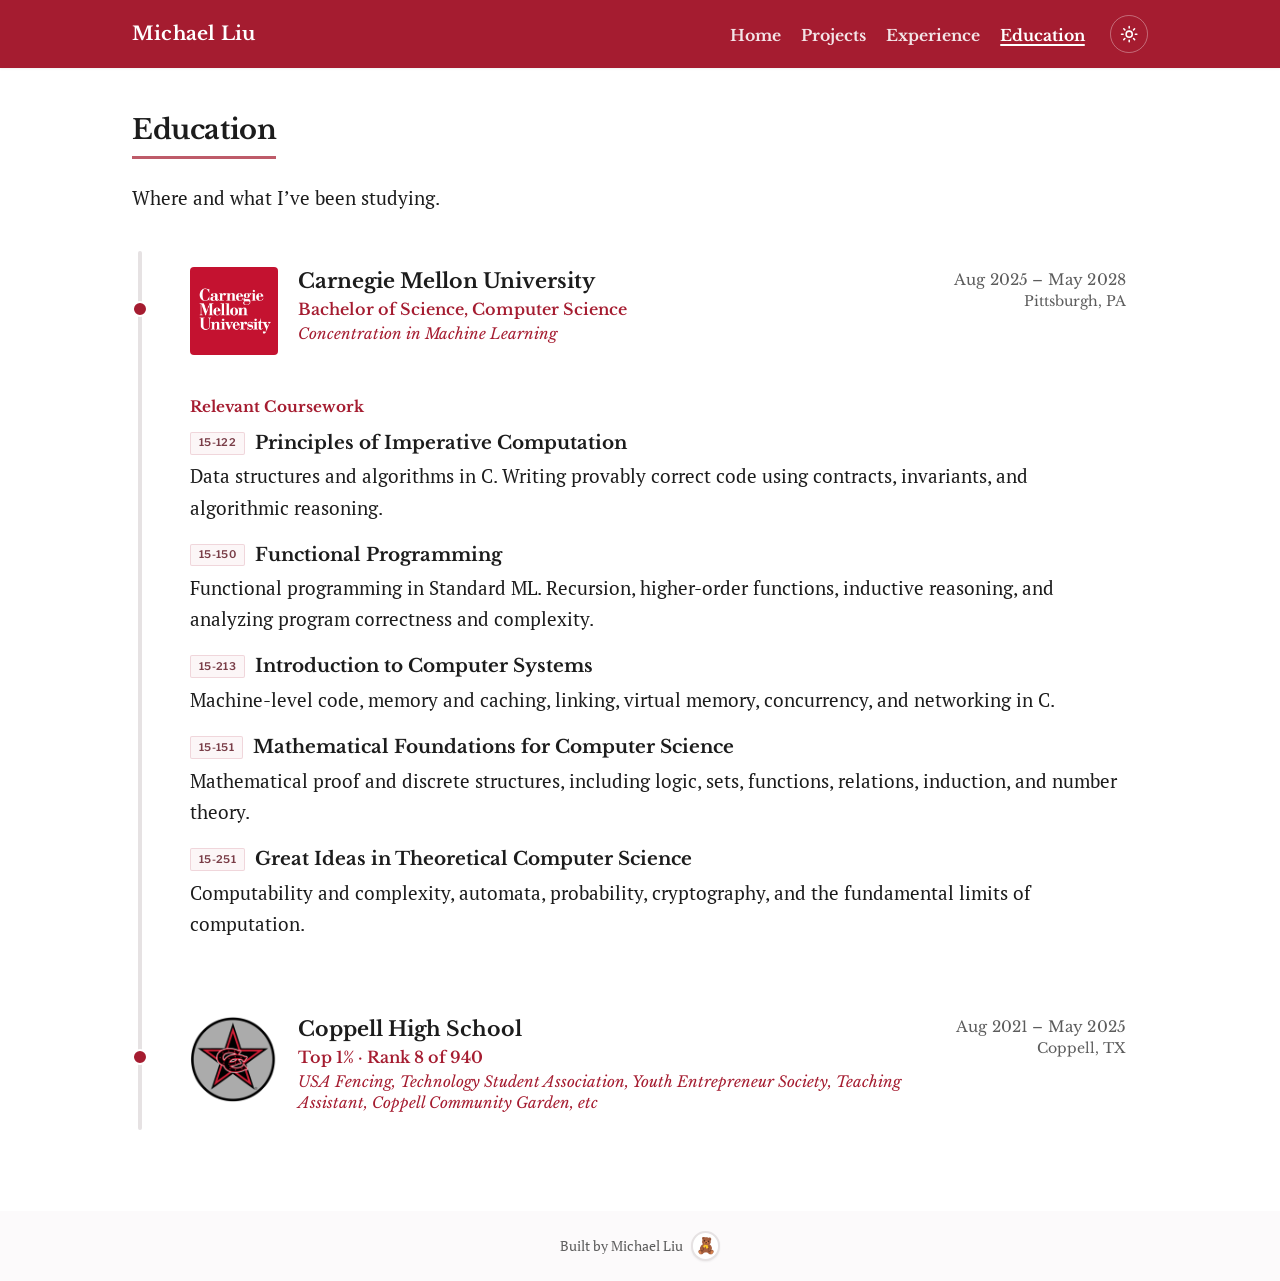
==== commit 8b5b815f: "Add files via upload" ====
--- a/education.html
+++ b/education.html
@@ -14,6 +14,19 @@
             (!stored &&
               window.matchMedia("(prefers-color-scheme: dark)").matches);
           if (dark) document.documentElement.setAttribute("data-theme", "dark");
+        } catch (e) {}
+        try {
+          if (window.matchMedia("(prefers-reduced-motion: reduce)").matches) {
+            sessionStorage.removeItem("page-wipe-dir");
+          } else {
+            var wipeDir = sessionStorage.getItem("page-wipe-dir");
+            if (wipeDir === "forward" || wipeDir === "back") {
+              document.documentElement.classList.add(
+                "page-wipe-pending",
+                "page-wipe-" + wipeDir
+              );
+            }
+          }
         } catch (e) {}
       })();
     </script>
--- a/assets/css/styles.css
+++ b/assets/css/styles.css
@@ -69,7 +69,14 @@
 html {
   font-size: 100%;
   scroll-behavior: smooth;
-  scroll-padding-top: 4.25rem;
+  scroll-padding-top: 5rem;
+  overflow-x: clip;
+}
+
+/* Cross-document soft fades disabled — directional crimson wipe owns page nav.
+   Theme toggle still uses same-document View Transitions below. */
+@view-transition {
+  navigation: none;
 }
 
 /* Circular paint-splash theme transition (View Transitions API) */
@@ -78,18 +85,110 @@
     view-transition-name: root;
   }
 
-  ::view-transition-old(root),
-  ::view-transition-new(root) {
+  html.theme-transitioning::view-transition-old(root) {
     animation: none;
     mix-blend-mode: normal;
-  }
-
-  ::view-transition-old(root) {
     z-index: 1;
   }
 
-  ::view-transition-new(root) {
+  html.theme-transitioning::view-transition-new(root) {
+    animation: none;
+    mix-blend-mode: normal;
     z-index: 9999;
+  }
+}
+
+/* Directional crimson page wipe (Home ↔ Experience ↔ Education)
+   Forward = swipe right (enter from left, exit to right)
+   Back = swipe left (enter from right, exit to left) */
+html.page-wipe-pending::before {
+  content: "";
+  position: fixed;
+  inset: 0;
+  z-index: 10001;
+  pointer-events: none;
+  background: var(--color-header, #a51c30);
+}
+
+.page-wipe {
+  position: fixed;
+  inset: 0;
+  z-index: 10001;
+  pointer-events: auto;
+  background: var(--color-header, #a51c30);
+  will-change: transform;
+}
+
+.page-wipe.is-animating {
+  transition: transform 0.4s cubic-bezier(0.65, 0.05, 0.36, 1);
+}
+
+/* Forward: cover sweeps right, then reveals by exiting right */
+.page-wipe--forward.page-wipe--in {
+  transform: translateX(-100%);
+}
+
+.page-wipe--forward.page-wipe--in.is-active {
+  transform: translateX(0);
+}
+
+.page-wipe--forward.page-wipe--out {
+  transform: translateX(0);
+}
+
+.page-wipe--forward.page-wipe--out.is-active {
+  transform: translateX(100%);
+}
+
+/* Back: cover sweeps left, then reveals by exiting left */
+.page-wipe--back.page-wipe--in {
+  transform: translateX(100%);
+}
+
+.page-wipe--back.page-wipe--in.is-active {
+  transform: translateX(0);
+}
+
+.page-wipe--back.page-wipe--out {
+  transform: translateX(0);
+}
+
+.page-wipe--back.page-wipe--out.is-active {
+  transform: translateX(-100%);
+}
+
+@media (prefers-reduced-motion: reduce) {
+  html.page-wipe-pending::before {
+    content: none;
+  }
+
+  .page-wipe,
+  .page-wipe.is-animating {
+    transition: opacity 0.16s ease;
+  }
+
+  .page-wipe--forward.page-wipe--in,
+  .page-wipe--back.page-wipe--in {
+    transform: none;
+    opacity: 0;
+  }
+
+  .page-wipe--forward.page-wipe--in.is-active,
+  .page-wipe--back.page-wipe--in.is-active {
+    transform: none;
+    opacity: 1;
+  }
+
+  .page-wipe--forward.page-wipe--out,
+  .page-wipe--back.page-wipe--out {
+    transform: none;
+    opacity: 1;
+  }
+
+  .page-wipe--forward.page-wipe--out.is-active,
+  .page-wipe--back.page-wipe--out.is-active {
+    transform: none;
+    opacity: 0;
   }
 }
 
@@ -120,6 +219,14 @@
   line-height: 1.65;
   color: var(--color-text);
   background: var(--color-bg);
+  overflow-x: clip;
+  max-width: 100%;
+}
+
+img,
+video {
+  max-width: 100%;
+  height: auto;
 }
 
 .section__body p,
@@ -183,7 +290,7 @@
 @keyframes header-stack-in {
   from {
     opacity: 0;
-    transform: translate3d(-1.35rem, 0, 0);
+    transform: translate3d(-2.4rem, 0, 0);
   }
   to {
     opacity: 1;
@@ -195,31 +302,31 @@
 .site-nav li,
 .header-actions {
   opacity: 0;
-  animation: header-stack-in 0.55s cubic-bezier(0.22, 1, 0.36, 1) forwards;
+  animation: header-stack-in 0.7s cubic-bezier(0.22, 1, 0.36, 1) forwards;
 }
 
 .site-logo {
-  animation-delay: 0.04s;
+  animation-delay: 0.05s;
 }
 
 .site-nav li:nth-child(1) {
-  animation-delay: 0.12s;
+  animation-delay: 0.16s;
 }
 
 .site-nav li:nth-child(2) {
-  animation-delay: 0.2s;
+  animation-delay: 0.28s;
 }
 
 .site-nav li:nth-child(3) {
-  animation-delay: 0.28s;
+  animation-delay: 0.4s;
 }
 
 .site-nav li:nth-child(4) {
-  animation-delay: 0.36s;
+  animation-delay: 0.52s;
 }
 
 .header-actions {
-  animation-delay: 0.44s;
+  animation-delay: 0.64s;
 }
 
 .site-header__inner {
@@ -265,7 +372,30 @@
 }
 
 .site-nav {
+  position: relative;
   margin-left: auto;
+}
+
+.site-nav__indicator {
+  position: absolute;
+  top: 0;
+  left: 0;
+  height: 1.5px;
+  width: 0;
+  border-radius: 1px;
+  background: #fff;
+  pointer-events: none;
+  opacity: 0;
+  transform: translate3d(0, 0, 0);
+  transition:
+    transform 0.38s cubic-bezier(0.22, 1, 0.36, 1),
+    width 0.38s cubic-bezier(0.22, 1, 0.36, 1),
+    opacity 0.2s ease;
+  will-change: transform, width;
+}
+
+.site-nav__indicator.is-ready {
+  opacity: 1;
 }
 
 .header-actions {
@@ -360,7 +490,7 @@
 
 .site-nav a:hover {
   color: #fff;
-  text-decoration: underline;
+  text-decoration: none;
 }
 
 .nav-toggle {
@@ -390,11 +520,12 @@
   max-width: var(--content-max);
   margin: 0 auto;
   padding: 5.5rem var(--space-md) 2.5rem;
+  overflow-x: clip;
 }
 
 .hero__grid {
   display: grid;
-  grid-template-columns: minmax(10.5rem, 13.5rem) 1fr minmax(14rem, 17.5rem);
+  grid-template-columns: minmax(0, 13.5rem) minmax(0, 1fr) minmax(0, 17.5rem);
   gap: var(--space-lg);
   align-items: start;
 }
@@ -402,7 +533,7 @@
 @keyframes hero-rise {
   from {
     opacity: 0;
-    transform: translate3d(0, 1.1rem, 0);
+    transform: translate3d(0, 2.25rem, 0);
   }
   to {
     opacity: 1;
@@ -410,44 +541,76 @@
   }
 }
 
+@keyframes hero-name-in {
+  from {
+    opacity: 0;
+    transform: translate3d(-1.5rem, 2rem, 0);
+  }
+  to {
+    opacity: 1;
+    transform: translate3d(0, 0, 0);
+  }
+}
+
+@keyframes hero-aside-in {
+  from {
+    opacity: 0;
+    transform: translate3d(2rem, 1.5rem, 0);
+  }
+  to {
+    opacity: 1;
+    transform: translate3d(0, 0, 0);
+  }
+}
+
 @keyframes hero-photo-fade {
   from {
     opacity: 0;
+    transform: scale(0.94);
   }
   to {
     opacity: 1;
-  }
-}
-
-.hero__name,
+    transform: scale(1);
+  }
+}
+
 .hero__meta,
-.hero__intro .social,
+.hero__intro .social {
+  opacity: 0;
+  animation: hero-rise 0.9s cubic-bezier(0.22, 1, 0.36, 1) forwards;
+}
+
+.hero__name {
+  opacity: 0;
+  animation: hero-name-in 0.95s cubic-bezier(0.22, 1, 0.36, 1) forwards;
+}
+
 .hero__aside {
   opacity: 0;
-  animation: hero-rise 0.75s cubic-bezier(0.22, 1, 0.36, 1) forwards;
-}
-
-/* Headshot last — soft fade after the rest of the hero */
+  animation: hero-aside-in 0.95s cubic-bezier(0.22, 1, 0.36, 1) forwards;
+}
+
+/* Headshot last — soft fade + slight scale after the rest of the hero */
 .hero__photo {
   opacity: 0;
-  animation: hero-photo-fade 0.95s ease forwards;
-  animation-delay: 0.85s;
+  animation: hero-photo-fade 1.05s cubic-bezier(0.22, 1, 0.36, 1) forwards;
+  animation-delay: 1.05s;
 }
 
 .hero__name {
-  animation-delay: 0.1s;
+  animation-delay: 0.18s;
 }
 
 .hero__meta {
-  animation-delay: 0.2s;
+  animation-delay: 0.34s;
 }
 
 .hero__intro .social {
-  animation-delay: 0.32s;
+  animation-delay: 0.5s;
 }
 
 .hero__aside {
-  animation-delay: 0.26s;
+  animation-delay: 0.42s;
 }
 
 .avatar {
@@ -458,21 +621,34 @@
   background: var(--color-border);
   border: none;
   box-shadow: 0 4px 14px rgba(0, 0, 0, 0.1);
+  --parallax-y: 0px;
   transition:
     transform 0.3s cubic-bezier(0.34, 1.4, 0.64, 1),
     box-shadow 0.3s ease;
 }
 
+.hero__photo .avatar {
+  transform: translate3d(0, var(--parallax-y), 0);
+  transition: box-shadow 0.3s ease;
+}
+
 .avatar:hover {
   transform: scale(1.03);
   box-shadow: 0 8px 22px rgba(0, 0, 0, 0.14);
+}
+
+.hero__photo .avatar:hover {
+  transform: translate3d(0, var(--parallax-y), 0) scale(1.03);
+  transition:
+    transform 0.3s cubic-bezier(0.34, 1.4, 0.64, 1),
+    box-shadow 0.3s ease;
 }
 
 .avatar__image {
   width: 100%;
   height: 100%;
   object-fit: cover;
-  object-position: 48% 46%;
+  object-position: 50% 50%;
   display: block;
   transform: scale(1.1);
   transform-origin: center center;
@@ -522,6 +698,7 @@
 .meta-link__text {
   text-decoration: none;
   transition: color 0.15s ease;
+  overflow-wrap: anywhere;
 }
 
 .meta-link:hover .meta-link__text,
@@ -704,17 +881,19 @@
   max-width: var(--content-max);
   margin: 0 auto;
   padding: 2.5rem var(--space-md) 2.75rem;
+  overflow-x: clip;
 }
 
 .site-nav a[aria-current="page"] {
   color: #fff;
-  text-decoration: underline;
+  text-decoration: none;
 }
 
 .section {
   padding-top: 3.5rem;
   margin-top: 2.25rem;
   border-top: none;
+  scroll-margin-top: 5rem;
 }
 
 .section:first-of-type {
@@ -722,8 +901,13 @@
   padding-top: 0;
 }
 
+#home {
+  scroll-margin-top: 5rem;
+}
+
 .section__title {
   display: inline-block;
+  position: relative;
   font-family: var(--font-serif);
   font-size: clamp(1.45rem, 2.4vw, 1.7rem);
   font-weight: 700;
@@ -731,7 +915,78 @@
   padding-bottom: 0.4rem;
   letter-spacing: -0.015em;
   color: var(--color-text);
-  border-bottom: 3px solid color-mix(in srgb, var(--color-header) 72%, transparent);
+  border-bottom: none;
+}
+
+/* Crimson underline — draws left → right when title enters view */
+.section__title::after {
+  content: "";
+  position: absolute;
+  left: 0;
+  bottom: 0;
+  width: 100%;
+  height: 3px;
+  background: color-mix(in srgb, var(--color-header) 72%, transparent);
+  transform: scaleX(0);
+  transform-origin: left center;
+  transition: transform 0.7s cubic-bezier(0.22, 1, 0.36, 1) 0.12s;
+}
+
+.section__title.js-title-reveal.is-entering::after,
+.section__title.about-motion.is-playing::after,
+.section__title:not(.js-title-reveal):not(.about-motion)::after {
+  transform: scaleX(1);
+}
+
+/* About Me entrance — JS-driven (.about-motion / .is-playing).
+   Keyframes alone failed when prefers-reduced-motion or paint races applied. */
+#about .section__title.about-motion,
+#about .about-line.about-motion {
+  display: block;
+  opacity: 0;
+  will-change: opacity, transform;
+  transition:
+    opacity 0.9s cubic-bezier(0.22, 1, 0.36, 1),
+    transform 0.9s cubic-bezier(0.22, 1, 0.36, 1);
+}
+
+#about .section__title.about-motion {
+  display: inline-block;
+  transform: translate3d(0, 2.75rem, 0);
+}
+
+#about .about-line.about-motion {
+  transform: translate3d(-4.25rem, 0.35rem, 0);
+}
+
+#about .section__title.about-motion.is-playing,
+#about .about-line.about-motion.is-playing {
+  opacity: 1;
+  transform: translate3d(0, 0, 0);
+}
+
+#about .about-line + .about-line {
+  margin-top: 0.35em;
+}
+
+/* Other section titles — keyframe when JS adds .is-entering */
+.section__title.js-title-reveal {
+  opacity: 0;
+}
+
+.section__title.js-title-reveal.is-entering {
+  animation: about-title-rise 1.15s cubic-bezier(0.16, 1, 0.3, 1) forwards;
+}
+
+@keyframes about-title-rise {
+  from {
+    opacity: 0;
+    transform: translate3d(0, 1.75rem, 0);
+  }
+  to {
+    opacity: 1;
+    transform: translate3d(0, 0, 0);
+  }
 }
 
 .section__body p {
@@ -753,22 +1008,8 @@
   text-align: justify;
   text-justify: inter-word;
   hyphens: auto;
-}
-
-/* About body — slide from left; reverse when scrolled past */
-#about.js-reveal .about-line {
-  display: block;
-  opacity: 0;
-  transform: translate3d(-3.25rem, 0, 0);
-  transition:
-    opacity 0.7s cubic-bezier(0.22, 1, 0.36, 1),
-    transform 0.7s cubic-bezier(0.22, 1, 0.36, 1);
-  transition-delay: var(--reveal-delay, 0s);
-}
-
-#about.js-reveal .about-line.in-view {
-  opacity: 1;
-  transform: translate3d(0, 0, 0);
+  overflow-wrap: break-word;
+  word-wrap: break-word;
 }
 
 #about .section__body > p + p {
@@ -798,6 +1039,52 @@
 .skill-icons.js-reveal.in-view > li {
   opacity: 1;
   transform: translate3d(0, 0, 0);
+}
+
+/* One-time settle bounce when skills first unlock */
+.skill-icons.js-reveal.in-view.is-settling > li {
+  transition: none;
+  animation: skill-settle-bounce 0.7s cubic-bezier(0.22, 1, 0.36, 1) both;
+}
+
+.skill-icons.js-reveal.in-view.is-settling > li:nth-child(1) { animation-delay: 0.02s; }
+.skill-icons.js-reveal.in-view.is-settling > li:nth-child(2) { animation-delay: 0.06s; }
+.skill-icons.js-reveal.in-view.is-settling > li:nth-child(3) { animation-delay: 0.1s; }
+.skill-icons.js-reveal.in-view.is-settling > li:nth-child(4) { animation-delay: 0.14s; }
+.skill-icons.js-reveal.in-view.is-settling > li:nth-child(5) { animation-delay: 0.18s; }
+.skill-icons.js-reveal.in-view.is-settling > li:nth-child(6) { animation-delay: 0.22s; }
+.skill-icons.js-reveal.in-view.is-settling > li:nth-child(7) { animation-delay: 0.26s; }
+.skill-icons.js-reveal.in-view.is-settling > li:nth-child(8) { animation-delay: 0.3s; }
+.skill-icons.js-reveal.in-view.is-settling > li:nth-child(9) { animation-delay: 0.34s; }
+.skill-icons.js-reveal.in-view.is-settling > li:nth-child(10) { animation-delay: 0.38s; }
+.skill-icons.js-reveal.in-view.is-settling > li:nth-child(11) { animation-delay: 0.42s; }
+.skill-icons.js-reveal.in-view.is-settling > li:nth-child(12) { animation-delay: 0.46s; }
+.skill-icons.js-reveal.in-view.is-settling > li:nth-child(13) { animation-delay: 0.5s; }
+.skill-icons.js-reveal.in-view.is-settling > li:nth-child(14) { animation-delay: 0.54s; }
+.skill-icons.js-reveal.in-view.is-settling > li:nth-child(15) { animation-delay: 0.58s; }
+.skill-icons.js-reveal.in-view.is-settling > li:nth-child(16) { animation-delay: 0.62s; }
+.skill-icons.js-reveal.in-view.is-settling > li:nth-child(17) { animation-delay: 0.66s; }
+.skill-icons.js-reveal.in-view.is-settling > li:nth-child(18) { animation-delay: 0.7s; }
+.skill-icons.js-reveal.in-view.is-settling > li:nth-child(19) { animation-delay: 0.74s; }
+.skill-icons.js-reveal.in-view.is-settling > li:nth-child(20) { animation-delay: 0.78s; }
+.skill-icons.js-reveal.in-view.is-settling > li:nth-child(n + 21) { animation-delay: 0.82s; }
+
+@keyframes skill-settle-bounce {
+  0% {
+    opacity: 0;
+    transform: translate3d(0, 1.75rem, 0);
+  }
+  62% {
+    opacity: 1;
+    transform: translate3d(0, -0.22rem, 0);
+  }
+  82% {
+    transform: translate3d(0, 0.08rem, 0);
+  }
+  100% {
+    opacity: 1;
+    transform: translate3d(0, 0, 0);
+  }
 }
 
 .skill-icons.js-reveal.in-view > li:nth-child(1) { transition-delay: 0.02s; }
@@ -848,6 +1135,7 @@
 
 .exp-group__title {
   display: inline-block;
+  position: relative;
   margin: 0 0 1.15rem;
   padding: 0 0 0.35rem;
   font-family: var(--font-serif);
@@ -859,8 +1147,25 @@
   color: var(--color-text);
   background: none;
   border: none;
-  border-bottom: 3px solid color-mix(in srgb, var(--color-header) 72%, transparent);
   border-radius: 0;
+}
+
+.exp-group__title::after {
+  content: "";
+  position: absolute;
+  left: 0;
+  bottom: 0;
+  width: 100%;
+  height: 3px;
+  background: color-mix(in srgb, var(--color-header) 72%, transparent);
+  transform: scaleX(0);
+  transform-origin: left center;
+  transition: transform 0.65s cubic-bezier(0.22, 1, 0.36, 1) 0.1s;
+}
+
+.exp-group__title.is-entering::after,
+.exp-group__title:not(.js-title-reveal)::after {
+  transform: scaleX(1);
 }
 
 html[data-theme="dark"] .exp-group__title {
@@ -892,13 +1197,13 @@
   padding: 0;
 }
 
-/* Scroll reveal — slide in from the left (projects, experiences, education) */
+/* Scroll reveal — soft fade + rise from the left (projects, experiences, education) */
 .project-showcase.js-reveal > li {
   opacity: 0;
-  transform: translate3d(-3.5rem, 0, 0);
+  transform: translate3d(-2.75rem, 1.1rem, 0);
   transition:
-    opacity 0.65s ease-out,
-    transform 0.65s ease-out;
+    opacity 0.95s cubic-bezier(0.16, 1, 0.3, 1),
+    transform 1.05s cubic-bezier(0.16, 1, 0.3, 1);
   transition-delay: var(--reveal-delay, 0s);
 }
 
@@ -907,13 +1212,13 @@
   transform: translate3d(0, 0, 0);
 }
 
-/* Interests — same reveal, mirrored from the right */
+/* Interests — same fluid reveal, mirrored from the right */
 .interest-list.js-reveal > li {
   opacity: 0;
-  transform: translate3d(3.5rem, 0, 0);
+  transform: translate3d(2.75rem, 0.85rem, 0);
   transition:
-    opacity 0.65s ease-out,
-    transform 0.65s ease-out;
+    opacity 1s cubic-bezier(0.16, 1, 0.3, 1),
+    transform 1.1s cubic-bezier(0.16, 1, 0.3, 1);
   transition-delay: var(--reveal-delay, 0s);
 }
 
@@ -930,7 +1235,7 @@
 
 .section--projects .project-card {
   display: grid;
-  grid-template-columns: minmax(16rem, 24rem) minmax(0, 1fr);
+  grid-template-columns: minmax(0, 24rem) minmax(0, 1fr);
   gap: var(--space-md) var(--space-lg);
   align-items: start;
 }
@@ -991,7 +1296,8 @@
   object-fit: cover;
   display: block;
   pointer-events: none;
-  transition: transform 0.4s ease;
+  transition: transform 0.35s cubic-bezier(0.22, 1, 0.36, 1);
+  will-change: transform;
 }
 
 .project-carousel__label {
@@ -1351,6 +1657,7 @@
   margin: 0 0 var(--space-xs);
   line-height: 1.35;
   text-transform: none;
+  overflow-wrap: break-word;
 }
 
 .project-card__tags {
@@ -1431,6 +1738,7 @@
   font-size: 1.2rem;
   font-weight: 400;
   line-height: 1.62;
+  overflow-wrap: break-word;
 }
 
 .project-card__links {
@@ -1953,16 +2261,18 @@
     background 0.15s ease;
 }
 
-.section--projects .project-card:hover .project-carousel__slide.is-active .project-carousel__image {
-  transform: scale(1.03);
+.section--projects .project-card:hover .project-carousel__slide.is-active .project-carousel__image,
+.section--projects .project-card__media:hover .project-carousel__slide.is-active .project-carousel__image {
+  transform: scale(1.04);
 }
 
 .project-card {
   transition:
-    transform 0.2s ease,
-    box-shadow 0.2s ease,
+    transform 0.25s cubic-bezier(0.22, 1, 0.36, 1),
+    box-shadow 0.25s ease,
     background 0.2s ease,
-    border-color 0.2s ease;
+    border-color 0.2s ease,
+    opacity 0.25s ease;
 }
 
 .project-card:hover {
@@ -1974,6 +2284,22 @@
 
 .project-card:hover .project-card__title {
   color: var(--color-header);
+}
+
+/* Staggered depth — hovered card lifts; neighbors dim ~5% */
+.section--projects .project-showcase:has(.project-card:hover) > li {
+  opacity: 0.95;
+  transition: opacity 0.28s ease;
+}
+
+.section--projects .project-showcase > li:has(.project-card:hover) {
+  opacity: 1;
+}
+
+.section--projects .project-showcase > li:has(.project-card:hover) .project-card {
+  transform: translateY(-5px) scale(1.012);
+  box-shadow: 0 12px 28px rgba(0, 0, 0, 0.1);
+  z-index: 1;
 }
 
 /* Education entry cards (CMU, Coppell) stay static — no hover lift/shadow.
@@ -2021,12 +2347,18 @@
   width: var(--news-rail-width);
   background: var(--color-border);
   border-radius: 2px;
+  transition: background 0.4s ease;
+}
+
+.news-timeline.has-active::before {
+  background: color-mix(in srgb, var(--color-header) 42%, var(--color-border));
 }
 
 .news-timeline__item {
   position: relative;
   padding-left: calc(var(--news-dot-size) + var(--space-md));
   margin-bottom: var(--space-md);
+  transition: opacity 0.35s ease;
 }
 
 .news-timeline__item:last-child {
@@ -2041,9 +2373,34 @@
   width: var(--news-dot-size);
   height: var(--news-dot-size);
   border-radius: 50%;
-  background: var(--color-header);
+  background: color-mix(in srgb, var(--color-header) 35%, var(--color-border));
   border: 2px solid var(--color-dot-ring);
   box-sizing: border-box;
+  box-shadow: none;
+  transition:
+    background 0.35s ease,
+    transform 0.35s cubic-bezier(0.22, 1, 0.36, 1),
+    box-shadow 0.35s ease;
+}
+
+.news-timeline__item.is-active::before {
+  background: var(--color-header);
+  transform: scale(1.12);
+  box-shadow: 0 0 0 3px color-mix(in srgb, var(--color-header) 22%, transparent);
+  animation: news-dot-pulse 0.7s ease-out;
+}
+
+.news-timeline__item.is-active .news-timeline__date {
+  color: var(--color-header);
+}
+
+@keyframes news-dot-pulse {
+  0% {
+    box-shadow: 0 0 0 0 color-mix(in srgb, var(--color-header) 40%, transparent);
+  }
+  100% {
+    box-shadow: 0 0 0 3px color-mix(in srgb, var(--color-header) 22%, transparent);
+  }
 }
 
 .news-timeline__date {
@@ -2052,6 +2409,7 @@
   font-size: 0.9rem;
   font-variant-numeric: tabular-nums;
   color: var(--color-muted);
+  transition: color 0.3s ease;
 }
 
 .news-timeline__text {
@@ -2069,6 +2427,21 @@
   display: flex;
   justify-content: center;
   align-items: center;
+  opacity: 0;
+  transform: translate3d(0, 1.1rem, 0);
+  transition:
+    opacity 0.7s cubic-bezier(0.22, 1, 0.36, 1),
+    transform 0.7s cubic-bezier(0.22, 1, 0.36, 1);
+}
+
+.site-footer.is-visible {
+  opacity: 1;
+  transform: translate3d(0, 0, 0);
+}
+
+.site-footer:not(.js-footer-reveal) {
+  opacity: 1;
+  transform: none;
 }
 
 .site-footer p {
@@ -2249,10 +2622,15 @@
 }
 
 @media (prefers-reduced-motion: reduce) {
+  .site-header {
+    transition: none;
+  }
+
   .site-header__inner,
   .site-logo,
   .site-nav a,
   .site-nav li,
+  .site-nav__indicator,
   .header-actions,
   .theme-toggle,
   .theme-toggle__icon {
@@ -2294,6 +2672,12 @@
     box-shadow: 0 4px 14px rgba(0, 0, 0, 0.1);
   }
 
+  .hero__photo .avatar,
+  .hero__photo .avatar:hover {
+    transform: none;
+    transition: none;
+  }
+
   .avatar:hover .avatar__image {
     transform: scale(1.1);
   }
@@ -2304,8 +2688,13 @@
   .skill-icons li.is-active i,
   .skill-icons li:focus-visible i,
   .project-card:hover,
-  .section--projects .project-card:hover .project-carousel__slide.is-active .project-carousel__image {
+  .section--projects .project-card:hover .project-carousel__slide.is-active .project-carousel__image,
+  .section--projects .project-showcase > li:has(.project-card:hover) .project-card {
     transform: none;
+  }
+
+  .section--projects .project-showcase:has(.project-card:hover) > li {
+    opacity: 1;
   }
 
   .skill-icons i {
@@ -2314,27 +2703,95 @@
 
   .project-showcase.js-reveal > li,
   .interest-list.js-reveal > li,
-  #about.js-reveal .about-line,
+  .section__title.js-title-reveal,
   .skill-icons.js-reveal > li {
     opacity: 1;
     transform: none;
     transition: none;
-  }
+    animation: none;
+  }
+
+  .section__title::after,
+  .exp-group__title::after {
+    transform: scaleX(1);
+    transition: none;
+  }
+
+  .skill-icons.js-reveal.in-view.is-settling > li {
+    animation: none;
+  }
+
+  .news-timeline__item::before,
+  .news-timeline__date {
+    transition: none;
+  }
+
+  .news-timeline__item.is-active::before {
+    animation: none;
+    transform: none;
+  }
+
+  .site-footer,
+  .site-footer.is-visible {
+    opacity: 1;
+    transform: none;
+    transition: none;
+  }
+
+  ::view-transition-old(root),
+  ::view-transition-new(root) {
+    animation: none !important;
+  }
+
+  /* About greeting still runs — user-facing entrance; keep motion visible */
 }
 
 /* Responsive */
+@media (max-width: 960px) {
+  .hero__grid {
+    grid-template-columns: minmax(0, 11.5rem) minmax(0, 1fr);
+    grid-template-rows: auto auto;
+    gap: var(--space-md) var(--space-lg);
+  }
+
+  .hero__photo {
+    grid-row: 1 / span 2;
+    max-width: 12rem;
+  }
+
+  .hero__aside {
+    grid-column: 2;
+    border-top: none;
+    padding-top: var(--space-md);
+    margin-top: var(--space-xs);
+  }
+
+  .section--projects .project-card {
+    grid-template-columns: 1fr;
+    gap: var(--space-md);
+  }
+}
+
 @media (max-width: 768px) {
   .nav-toggle {
     display: inline-flex;
   }
 
-  /* Keep logo + actions on one row; nav expands below and pushes page content down */
   .site-header__inner {
     flex-wrap: wrap;
+    gap: var(--space-sm);
+    padding-left: var(--space-sm);
+    padding-right: var(--space-sm);
+  }
+
+  .site-logo {
+    font-size: 1.05rem;
+    min-width: 0;
   }
 
   .header-actions {
     margin-left: auto;
+    flex-shrink: 0;
   }
 
   .site-nav {
@@ -2351,48 +2808,128 @@
     max-height: 360px;
   }
 
+  .site-nav__indicator {
+    display: none;
+  }
+
+  .site-nav a:hover,
+  .site-nav a[aria-current="page"] {
+    text-decoration: underline;
+    text-underline-offset: 0.18em;
+  }
+
   .site-nav ul {
     flex-direction: column;
     padding: var(--space-md);
     gap: var(--space-sm);
   }
 
+  .hero {
+    padding: 4rem var(--space-sm) 2rem;
+  }
+
+  .content-wrap {
+    padding-left: var(--space-sm);
+    padding-right: var(--space-sm);
+  }
+
   .hero__grid {
-    grid-template-columns: 1fr;
+    grid-template-columns: minmax(0, 1fr);
+    grid-template-rows: none;
     text-align: center;
+    gap: var(--space-md);
   }
 
   .hero__photo {
+    grid-row: auto;
     justify-self: center;
-    max-width: 12.5rem;
+    max-width: 11rem;
+    width: 100%;
+  }
+
+  .hero__intro,
+  .hero__aside {
+    min-width: 0;
+    max-width: 100%;
   }
 
   .hero__meta {
     text-align: center;
   }
 
+  .hero__meta li {
+    overflow-wrap: anywhere;
+  }
+
   .social {
     justify-content: center;
   }
 
   .hero__aside {
+    grid-column: auto;
     border-top: none;
-    padding-top: var(--space-lg);
+    padding-top: var(--space-md);
     margin-top: var(--space-sm);
     text-align: left;
+  }
+
+  #about .section__body p {
+    text-align: left;
+    text-justify: auto;
+  }
+
+  #about .section__title.about-motion {
+    transform: translate3d(0, 2rem, 0);
+  }
+
+  #about .about-line.about-motion {
+    transform: translate3d(-2.5rem, 0.25rem, 0);
+  }
+
+  #about .section__title.about-motion.is-playing,
+  #about .about-line.about-motion.is-playing {
+    transform: translate3d(0, 0, 0);
+  }
+
+  .interest-list.js-reveal > li {
+    transform: translate3d(1.25rem, 0.6rem, 0);
+  }
+
+  .interest-list.js-reveal > li.in-view,
+  .project-showcase.js-reveal > li.in-view {
+    transform: translate3d(0, 0, 0);
+  }
+
+  .project-showcase.js-reveal > li {
+    transform: translate3d(-1.25rem, 0.6rem, 0);
   }
 
   .section--projects .project-card {
     grid-template-columns: 1fr;
     gap: var(--space-md);
-    padding: var(--space-md);
-  }
-
-  .project-card__media {
+    padding: var(--space-sm);
+  }
+
+  .project-card__media,
+  .project-carousel {
     width: 100%;
-  }
-
-  /* Experience / education header stacks: date/location below title/role */
+    max-width: 100%;
+    min-width: 0;
+  }
+
+  .skill-icons {
+    gap: 0.55rem;
+  }
+
+  .skill-icons li {
+    width: 2.15rem;
+    height: 2.15rem;
+  }
+
+  .skill-icons i {
+    font-size: 1.65rem;
+  }
+
   .project-showcase--timeline {
     --exp-logo-size: 36px;
     --exp-card-pad-y: var(--space-md);
@@ -2416,7 +2953,7 @@
   }
 
   .exp-header {
-    grid-template-columns: 1fr;
+    grid-template-columns: minmax(0, 1fr);
     row-gap: var(--space-xs);
   }
 
@@ -2424,25 +2961,43 @@
     align-items: flex-start;
     text-align: left;
     padding-top: 0;
-  }
-
-  /* Education: indent date under title when the logo still sits in the header */
+    max-width: 100%;
+  }
+
   .exp-header__left:has(.exp-org-logo) ~ .exp-header__right {
     padding-left: calc(var(--exp-logo-size, 36px) + var(--exp-logo-gap, 0.85rem));
   }
 
-  /* Experiences: keep logo beside content until very narrow; then stack */
   .exp-item {
     gap: var(--space-md);
+    min-width: 0;
   }
 
   .exp-date,
   .exp-loc {
     white-space: normal;
+    overflow-wrap: break-word;
+  }
+
+  .back-to-top {
+    right: var(--space-sm);
+    bottom: var(--space-sm);
   }
 }
 
 @media (max-width: 480px) {
+  .hero {
+    padding-top: 3.5rem;
+  }
+
+  .hero__photo {
+    max-width: 9.5rem;
+  }
+
+  .hero__name {
+    font-size: clamp(1.55rem, 8vw, 1.9rem);
+  }
+
   .project-showcase--experiences,
   .project-showcase--education {
     --exp-logo-size: 60px;
@@ -2457,22 +3012,19 @@
     align-items: stretch;
     gap: 0.75rem;
   }
-}
-
-@media (min-width: 769px) and (max-width: 900px) {
-  .hero__grid {
-    grid-template-columns: 11.5rem 1fr;
-    grid-template-rows: auto auto;
-  }
-
-  .hero__photo {
-    grid-row: 1 / span 2;
-  }
-
-  .hero__aside {
-    grid-column: 2;
-    border-top: none;
-    padding-top: var(--space-md);
-    margin-top: var(--space-xs);
-  }
-}
+
+  .exp-header__left:has(.exp-org-logo) ~ .exp-header__right {
+    padding-left: 0;
+  }
+
+  .section--projects .project-card {
+    padding: 0.75rem 0.5rem;
+  }
+
+  .project-card__desc,
+  #about .section__body p,
+  .section__body p,
+  .news-timeline__text {
+    font-size: 1.05rem;
+  }
+}
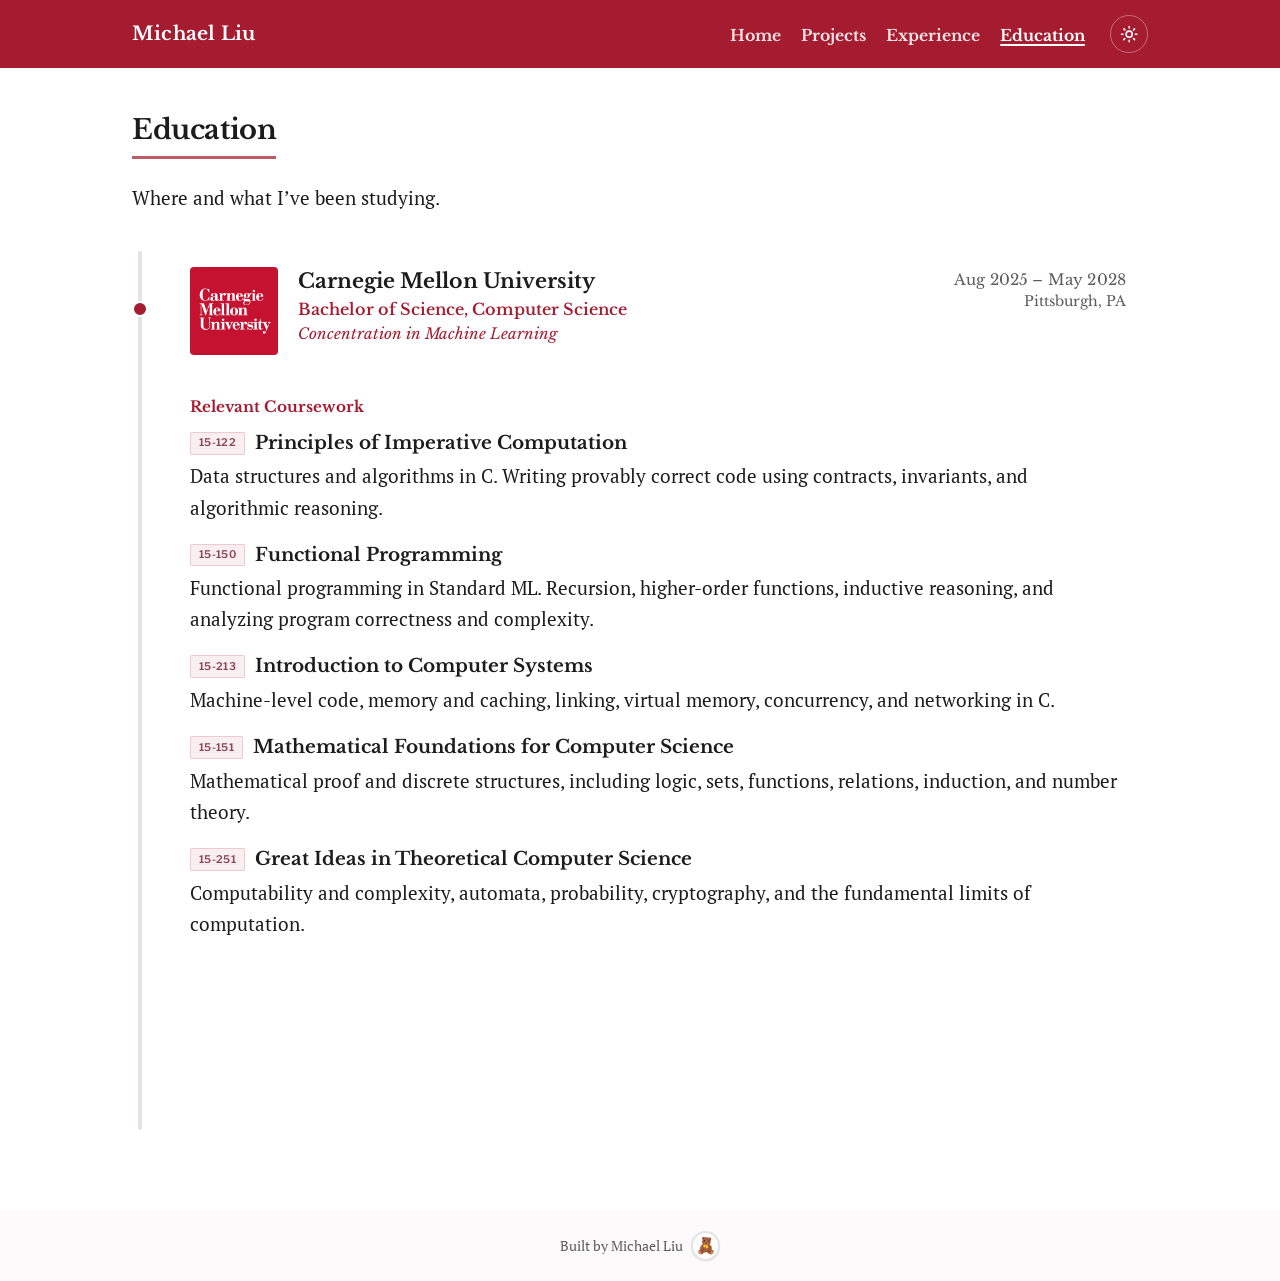
==== commit 097d23c8: "Add files via upload" ====
--- a/education.html
+++ b/education.html
@@ -7,13 +7,15 @@
     <title>Michael Liu</title>
     <script>
       (function () {
+        var root = document.documentElement;
+        root.classList.add("js");
         try {
           var stored = localStorage.getItem("theme");
           var dark =
             stored === "dark" ||
             (!stored &&
               window.matchMedia("(prefers-color-scheme: dark)").matches);
-          if (dark) document.documentElement.setAttribute("data-theme", "dark");
+          if (dark) root.setAttribute("data-theme", "dark");
         } catch (e) {}
         try {
           if (window.matchMedia("(prefers-reduced-motion: reduce)").matches) {
@@ -21,15 +23,62 @@
           } else {
             var wipeDir = sessionStorage.getItem("page-wipe-dir");
             if (wipeDir === "forward" || wipeDir === "back") {
-              document.documentElement.classList.add(
-                "page-wipe-pending",
-                "page-wipe-" + wipeDir
-              );
+              root.classList.add("page-wipe-pending", "page-wipe-" + wipeDir);
             }
           }
         } catch (e) {}
+        window.setTimeout(function () {
+          if (!root.classList.contains("entrance-ready")) {
+            root.classList.add("entrance-fallback");
+          }
+        }, 1600);
       })();
     </script>
+    <style id="entrance-critical">
+      html.js .site-logo,
+      html.js .site-nav li,
+      html.js .header-actions,
+      html.js .project-showcase.js-reveal > li:not(.in-view),
+      html.js .section__title.js-title-reveal:not(.is-entering) {
+        opacity: 0;
+      }
+      html.js .project-showcase.js-reveal > li {
+        transition:
+          opacity 0.95s cubic-bezier(0.22, 1, 0.36, 1),
+          transform 1.05s cubic-bezier(0.22, 1, 0.36, 1);
+      }
+      html.js.entrance-fallback .site-logo,
+      html.js.entrance-fallback .site-nav li,
+      html.js.entrance-fallback .header-actions,
+      html.js.entrance-fallback .project-showcase.js-reveal > li,
+      html.js.entrance-fallback .section__title.js-title-reveal {
+        opacity: 1 !important;
+        transform: none !important;
+      }
+      @media (prefers-reduced-motion: reduce) {
+        html.js .site-logo,
+        html.js .site-nav li,
+        html.js .header-actions,
+        html.js .project-showcase.js-reveal > li,
+        html.js .section__title.js-title-reveal {
+          opacity: 1 !important;
+          transform: none !important;
+        }
+      }
+    </style>
+    <noscript>
+      <style>
+        .site-logo,
+        .site-nav li,
+        .header-actions,
+        .project-showcase.js-reveal > li,
+        .section__title.js-title-reveal {
+          opacity: 1 !important;
+          transform: none !important;
+          animation: none !important;
+        }
+      </style>
+    </noscript>
     <link rel="icon" type="image/gif" href="assets/cs.gif" />
     <link rel="stylesheet" href="assets/css/styles.css" />
     <link rel="preconnect" href="https://fonts.googleapis.com" />
@@ -107,7 +156,7 @@
     <main id="main">
       <div class="content-wrap">
         <section class="section" id="education" aria-labelledby="education-heading">
-          <h2 id="education-heading" class="section__title">Education</h2>
+          <h2 id="education-heading" class="section__title js-title-reveal">Education</h2>
           <div class="section__body">
             <p class="projects-intro">
               Where and what I&rsquo;ve been studying.
--- a/assets/css/styles.css
+++ b/assets/css/styles.css
@@ -86,21 +86,30 @@
   }
 
   html.theme-transitioning::view-transition-old(root) {
-    animation: none;
+    animation: none !important;
     mix-blend-mode: normal;
     z-index: 1;
+    /* Keep old frame fully opaque until new circle covers it */
+    opacity: 1;
   }
 
   html.theme-transitioning::view-transition-new(root) {
-    animation: none;
+    animation: none !important;
     mix-blend-mode: normal;
     z-index: 9999;
+    /* Prevent default VT fade from fighting the circle clip */
+    opacity: 1;
+  }
+
+  html.theme-transitioning::view-transition-group(root) {
+    animation: none !important;
   }
 }
 
 /* Directional crimson page wipe (Home ↔ Experience ↔ Education)
    Forward = swipe right (enter from left, exit to right)
-   Back = swipe left (enter from right, exit to left) */
+   Back = swipe left (enter from right, exit to left)
+   Duration 0.4s must stay in sync with WIPE_MS in assets/js/main.js */
 html.page-wipe-pending::before {
   content: "";
   position: fixed;
@@ -199,11 +208,13 @@
   pointer-events: none;
   background: var(--splash-color, #12161a);
   clip-path: circle(0px at var(--splash-x, 50%) var(--splash-y, 50%));
-  transition: clip-path 0.55s cubic-bezier(0.22, 1, 0.36, 1);
+  transition: clip-path 0.65s cubic-bezier(0.22, 1, 0.36, 1);
+  will-change: clip-path;
 }
 
 .theme-splash.is-expanding {
-  clip-path: circle(var(--splash-r, 150vmax) at var(--splash-x, 50%) var(--splash-y, 50%));
+  /* Slightly oversized so the circle fully covers corners before removal */
+  clip-path: circle(var(--splash-r, 160vmax) at var(--splash-x, 50%) var(--splash-y, 50%));
 }
 
 @media (prefers-reduced-motion: reduce) {
@@ -302,7 +313,7 @@
 .site-nav li,
 .header-actions {
   opacity: 0;
-  animation: header-stack-in 0.7s cubic-bezier(0.22, 1, 0.36, 1) forwards;
+  animation: header-stack-in 0.7s cubic-bezier(0.22, 1, 0.36, 1) both;
 }
 
 .site-logo {
@@ -525,7 +536,8 @@
 
 .hero__grid {
   display: grid;
-  grid-template-columns: minmax(0, 13.5rem) minmax(0, 1fr) minmax(0, 17.5rem);
+  /* auto first column so .hero__photo width growth pushes siblings */
+  grid-template-columns: auto minmax(0, 1fr) minmax(0, 17.5rem);
   gap: var(--space-lg);
   align-items: start;
 }
@@ -577,24 +589,34 @@
 .hero__meta,
 .hero__intro .social {
   opacity: 0;
-  animation: hero-rise 0.9s cubic-bezier(0.22, 1, 0.36, 1) forwards;
+  animation: hero-rise 0.9s cubic-bezier(0.22, 1, 0.36, 1) both;
 }
 
 .hero__name {
   opacity: 0;
-  animation: hero-name-in 0.95s cubic-bezier(0.22, 1, 0.36, 1) forwards;
+  animation: hero-name-in 0.95s cubic-bezier(0.22, 1, 0.36, 1) both;
 }
 
 .hero__aside {
   opacity: 0;
-  animation: hero-aside-in 0.95s cubic-bezier(0.22, 1, 0.36, 1) forwards;
+  animation: hero-aside-in 0.95s cubic-bezier(0.22, 1, 0.36, 1) both;
 }
 
 /* Headshot last — soft fade + slight scale after the rest of the hero */
 .hero__photo {
+  --hero-photo-size: 13.5rem;
+  --hero-photo-hover: 17.25rem;
+  width: var(--hero-photo-size);
+  max-width: 100%;
   opacity: 0;
-  animation: hero-photo-fade 1.05s cubic-bezier(0.22, 1, 0.36, 1) forwards;
+  animation: hero-photo-fade 1.05s cubic-bezier(0.22, 1, 0.36, 1) both;
   animation-delay: 1.05s;
+  transition: width 0.45s cubic-bezier(0.22, 1, 0.36, 1);
+}
+
+.hero__photo:hover,
+.hero__photo:focus-within {
+  width: var(--hero-photo-hover);
 }
 
 .hero__name {
@@ -622,26 +644,16 @@
   border: none;
   box-shadow: 0 4px 14px rgba(0, 0, 0, 0.1);
   --parallax-y: 0px;
-  transition:
-    transform 0.3s cubic-bezier(0.34, 1.4, 0.64, 1),
-    box-shadow 0.3s ease;
+  transition: box-shadow 0.45s cubic-bezier(0.22, 1, 0.36, 1);
 }
 
 .hero__photo .avatar {
   transform: translate3d(0, var(--parallax-y), 0);
-  transition: box-shadow 0.3s ease;
-}
-
-.avatar:hover {
-  transform: scale(1.03);
-  box-shadow: 0 8px 22px rgba(0, 0, 0, 0.14);
-}
-
-.hero__photo .avatar:hover {
-  transform: translate3d(0, var(--parallax-y), 0) scale(1.03);
-  transition:
-    transform 0.3s cubic-bezier(0.34, 1.4, 0.64, 1),
-    box-shadow 0.3s ease;
+}
+
+.hero__photo:hover .avatar,
+.hero__photo:focus-within .avatar {
+  box-shadow: 0 12px 28px rgba(0, 0, 0, 0.16);
 }
 
 .avatar__image {
@@ -652,11 +664,12 @@
   display: block;
   transform: scale(1.1);
   transform-origin: center center;
-  transition: transform 0.3s cubic-bezier(0.34, 1.4, 0.64, 1);
-}
-
-.avatar:hover .avatar__image {
-  transform: scale(1.14);
+  transition: transform 0.45s cubic-bezier(0.22, 1, 0.36, 1);
+}
+
+.hero__photo:hover .avatar__image,
+.hero__photo:focus-within .avatar__image {
+  transform: scale(1.16);
 }
 
 .hero__name {
@@ -918,7 +931,7 @@
   border-bottom: none;
 }
 
-/* Crimson underline — draws left → right when title enters view */
+/* Crimson underline — draws L→R on enter; retracts R→L on exit (delay only on enter) */
 .section__title::after {
   content: "";
   position: absolute;
@@ -929,64 +942,60 @@
   background: color-mix(in srgb, var(--color-header) 72%, transparent);
   transform: scaleX(0);
   transform-origin: left center;
-  transition: transform 0.7s cubic-bezier(0.22, 1, 0.36, 1) 0.12s;
+  transition: transform 0.7s cubic-bezier(0.22, 1, 0.36, 1);
 }
 
 .section__title.js-title-reveal.is-entering::after,
 .section__title.about-motion.is-playing::after,
 .section__title:not(.js-title-reveal):not(.about-motion)::after {
   transform: scaleX(1);
-}
-
-/* About Me entrance — JS-driven (.about-motion / .is-playing).
-   Keyframes alone failed when prefers-reduced-motion or paint races applied. */
-#about .section__title.about-motion,
-#about .about-line.about-motion {
-  display: block;
+  transition-delay: 0.12s;
+}
+
+/* About Me entrance — title rises; body sentences fade inline so prose layout stays natural */
+#about .section__title.about-motion {
+  display: inline-block;
   opacity: 0;
+  transform: translate3d(0, 2.75rem, 0);
   will-change: opacity, transform;
   transition:
     opacity 0.9s cubic-bezier(0.22, 1, 0.36, 1),
     transform 0.9s cubic-bezier(0.22, 1, 0.36, 1);
 }
 
-#about .section__title.about-motion {
-  display: inline-block;
-  transform: translate3d(0, 2.75rem, 0);
-}
-
 #about .about-line.about-motion {
-  transform: translate3d(-4.25rem, 0.35rem, 0);
+  display: inline;
+  opacity: 0;
+  will-change: opacity;
+  transition: opacity 0.85s cubic-bezier(0.22, 1, 0.36, 1);
 }
 
 #about .section__title.about-motion.is-playing,
-#about .about-line.about-motion.is-playing {
+html.js #about .section__title.about-motion.is-playing {
   opacity: 1;
   transform: translate3d(0, 0, 0);
 }
 
-#about .about-line + .about-line {
-  margin-top: 0.35em;
-}
-
-/* Other section titles — keyframe when JS adds .is-entering */
-.section__title.js-title-reveal {
+#about .about-line.about-motion.is-playing,
+html.js #about .about-line.about-motion.is-playing {
+  opacity: 1;
+}
+
+/* Other section titles — transition so exit mirrors entrance (same duration/easing) */
+.section__title.js-title-reveal,
+.exp-group__title.js-title-reveal {
   opacity: 0;
-}
-
-.section__title.js-title-reveal.is-entering {
-  animation: about-title-rise 1.15s cubic-bezier(0.16, 1, 0.3, 1) forwards;
-}
-
-@keyframes about-title-rise {
-  from {
-    opacity: 0;
-    transform: translate3d(0, 1.75rem, 0);
-  }
-  to {
-    opacity: 1;
-    transform: translate3d(0, 0, 0);
-  }
+  transform: translate3d(0, 1.75rem, 0);
+  will-change: opacity, transform;
+  transition:
+    opacity 1.15s cubic-bezier(0.16, 1, 0.3, 1),
+    transform 1.15s cubic-bezier(0.16, 1, 0.3, 1);
+}
+
+.section__title.js-title-reveal.is-entering,
+.exp-group__title.js-title-reveal.is-entering {
+  opacity: 1;
+  transform: translate3d(0, 0, 0);
 }
 
 .section__body p {
@@ -1014,10 +1023,6 @@
 
 #about .section__body > p + p {
   margin-top: var(--space-md);
-}
-
-#about .about-line + .about-line {
-  margin-top: 0.35em;
 }
 
 /* Skills — rise from below; reverse when scrolled past.
@@ -1160,12 +1165,13 @@
   background: color-mix(in srgb, var(--color-header) 72%, transparent);
   transform: scaleX(0);
   transform-origin: left center;
-  transition: transform 0.65s cubic-bezier(0.22, 1, 0.36, 1) 0.1s;
+  transition: transform 0.65s cubic-bezier(0.22, 1, 0.36, 1);
 }
 
 .exp-group__title.is-entering::after,
 .exp-group__title:not(.js-title-reveal)::after {
   transform: scaleX(1);
+  transition-delay: 0.1s;
 }
 
 html[data-theme="dark"] .exp-group__title {
@@ -1197,19 +1203,26 @@
   padding: 0;
 }
 
-/* Scroll reveal — soft fade + rise from the left (projects, experiences, education) */
+/* Scroll reveal — soft fade + rise from the left (projects, experiences, education).
+   Do not toggle will-change on .in-view — layer promote/demote mid-transition snaps. */
 .project-showcase.js-reveal > li {
   opacity: 0;
   transform: translate3d(-2.75rem, 1.1rem, 0);
   transition:
-    opacity 0.95s cubic-bezier(0.16, 1, 0.3, 1),
-    transform 1.05s cubic-bezier(0.16, 1, 0.3, 1);
+    opacity 0.95s cubic-bezier(0.22, 1, 0.36, 1),
+    transform 1.05s cubic-bezier(0.22, 1, 0.36, 1);
   transition-delay: var(--reveal-delay, 0s);
 }
 
+html.js .project-showcase.js-reveal > li.in-view,
 .project-showcase.js-reveal > li.in-view {
   opacity: 1;
   transform: translate3d(0, 0, 0);
+}
+
+/* If ever hidden again, drop stagger so exit uses the same transition (no snap). */
+.project-showcase.js-reveal > li:not(.in-view) {
+  transition-delay: 0s;
 }
 
 /* Interests — same fluid reveal, mirrored from the right */
@@ -1217,14 +1230,19 @@
   opacity: 0;
   transform: translate3d(2.75rem, 0.85rem, 0);
   transition:
-    opacity 1s cubic-bezier(0.16, 1, 0.3, 1),
-    transform 1.1s cubic-bezier(0.16, 1, 0.3, 1);
+    opacity 1s cubic-bezier(0.22, 1, 0.36, 1),
+    transform 1.1s cubic-bezier(0.22, 1, 0.36, 1);
   transition-delay: var(--reveal-delay, 0s);
 }
 
+html.js .interest-list.js-reveal > li.in-view,
 .interest-list.js-reveal > li.in-view {
   opacity: 1;
   transform: translate3d(0, 0, 0);
+}
+
+.interest-list.js-reveal > li:not(.in-view) {
+  transition-delay: 0s;
 }
 
 .project-card {
@@ -1689,9 +1707,11 @@
 }
 
 .project-card__tags li:nth-child(7n + 1) .project-tag {
-  background: color-mix(in srgb, var(--color-accent-soft) 55%, #fff);
-  color: color-mix(in srgb, var(--color-accent-soft-text) 62%, var(--color-muted));
-  border-color: color-mix(in srgb, var(--color-accent-soft-border) 45%, transparent);
+  /* Hardcoded light rose wash (same family as sibling colorways) so dark
+     mode keeps a soft pink pill — dark --color-accent-soft would muddy it */
+  background: #f9eef0;
+  color: #8a4550;
+  border-color: color-mix(in srgb, #e0b0b8 55%, transparent);
 }
 
 .project-card__tags li:nth-child(7n + 2) .project-tag {
@@ -2121,9 +2141,9 @@
 .edu-course__code.project-tag {
   flex: 0 0 auto;
   font-variant-numeric: tabular-nums;
-  background: color-mix(in srgb, var(--color-accent-soft) 55%, #fff);
-  color: color-mix(in srgb, var(--color-accent-soft-text) 62%, var(--color-muted));
-  border-color: color-mix(in srgb, var(--color-accent-soft-border) 45%, transparent);
+  background: #f9eef0;
+  color: #8a4550;
+  border-color: color-mix(in srgb, #e0b0b8 55%, transparent);
 }
 
 .edu-course__name {
@@ -2193,7 +2213,7 @@
 .skill-icons i {
   display: block;
   font-size: 1.85rem;
-  transition: transform 0.2s ease;
+  transition: transform 0.38s cubic-bezier(0.22, 1, 0.36, 1);
   pointer-events: none;
 }
 
@@ -2205,7 +2225,7 @@
 .skill-icons li:hover i,
 .skill-icons li.is-active i,
 .skill-icons li:focus-visible i {
-  transform: translateY(-5px);
+  transform: scale(1.18);
 }
 
 /* Tooltip: hover (desktop) + tap/focus (mobile & keyboard) */
@@ -2272,7 +2292,7 @@
     box-shadow 0.25s ease,
     background 0.2s ease,
     border-color 0.2s ease,
-    opacity 0.25s ease;
+    filter 0.25s ease;
 }
 
 .project-card:hover {
@@ -2286,17 +2306,13 @@
   color: var(--color-header);
 }
 
-/* Staggered depth — hovered card lifts; neighbors dim ~5% */
-.section--projects .project-showcase:has(.project-card:hover) > li {
-  opacity: 0.95;
-  transition: opacity 0.28s ease;
-}
-
-.section--projects .project-showcase > li:has(.project-card:hover) {
-  opacity: 1;
+/* Sibling dim on the card via filter — never touch reveal `li` opacity/transform */
+.section--projects .project-showcase:has(.project-card:hover) > li .project-card {
+  filter: brightness(0.94);
 }
 
 .section--projects .project-showcase > li:has(.project-card:hover) .project-card {
+  filter: none;
   transform: translateY(-5px) scale(1.012);
   box-shadow: 0 12px 28px rgba(0, 0, 0, 0.1);
   z-index: 1;
@@ -2621,6 +2637,26 @@
   outline: none;
 }
 
+/* Safety net: never leave entrance content permanently invisible */
+html.entrance-fallback .site-logo,
+html.entrance-fallback .site-nav li,
+html.entrance-fallback .header-actions,
+html.entrance-fallback .hero__photo,
+html.entrance-fallback .hero__name,
+html.entrance-fallback .hero__meta,
+html.entrance-fallback .hero__intro .social,
+html.entrance-fallback .hero__aside,
+html.entrance-fallback #about .about-motion,
+html.entrance-fallback .project-showcase.js-reveal > li,
+html.entrance-fallback .interest-list.js-reveal > li,
+html.entrance-fallback .skill-icons.js-reveal > li,
+html.entrance-fallback .section__title.js-title-reveal,
+html.entrance-fallback .exp-group__title.js-title-reveal {
+  opacity: 1 !important;
+  transform: none !important;
+  animation: none !important;
+}
+
 @media (prefers-reduced-motion: reduce) {
   .site-header {
     transition: none;
@@ -2662,23 +2698,30 @@
   .project-card__title,
   .social__link,
   a.project-link,
+  .hero__photo,
   .avatar,
   .avatar__image {
     transition: none;
   }
 
-  .avatar:hover {
+  .hero__photo:hover,
+  .hero__photo:focus-within {
+    width: var(--hero-photo-size);
+  }
+
+  .hero__photo:hover .avatar,
+  .hero__photo:focus-within .avatar {
+    box-shadow: 0 4px 14px rgba(0, 0, 0, 0.1);
+  }
+
+  .hero__photo .avatar,
+  .hero__photo:hover .avatar,
+  .hero__photo:focus-within .avatar {
     transform: none;
-    box-shadow: 0 4px 14px rgba(0, 0, 0, 0.1);
-  }
-
-  .hero__photo .avatar,
-  .hero__photo .avatar:hover {
-    transform: none;
-    transition: none;
-  }
-
-  .avatar:hover .avatar__image {
+  }
+
+  .hero__photo:hover .avatar__image,
+  .hero__photo:focus-within .avatar__image {
     transform: scale(1.1);
   }
 
@@ -2693,8 +2736,8 @@
     transform: none;
   }
 
-  .section--projects .project-showcase:has(.project-card:hover) > li {
-    opacity: 1;
+  .section--projects .project-showcase:has(.project-card:hover) > li .project-card {
+    filter: none;
   }
 
   .skill-icons i {
@@ -2704,7 +2747,9 @@
   .project-showcase.js-reveal > li,
   .interest-list.js-reveal > li,
   .section__title.js-title-reveal,
-  .skill-icons.js-reveal > li {
+  .exp-group__title.js-title-reveal,
+  .skill-icons.js-reveal > li,
+  #about .about-motion {
     opacity: 1;
     transform: none;
     transition: none;
@@ -2749,14 +2794,15 @@
 /* Responsive */
 @media (max-width: 960px) {
   .hero__grid {
-    grid-template-columns: minmax(0, 11.5rem) minmax(0, 1fr);
+    grid-template-columns: auto minmax(0, 1fr);
     grid-template-rows: auto auto;
     gap: var(--space-md) var(--space-lg);
   }
 
   .hero__photo {
     grid-row: 1 / span 2;
-    max-width: 12rem;
+    --hero-photo-size: 11.5rem;
+    --hero-photo-hover: 14.5rem;
   }
 
   .hero__aside {
@@ -2843,8 +2889,8 @@
   .hero__photo {
     grid-row: auto;
     justify-self: center;
-    max-width: 11rem;
-    width: 100%;
+    --hero-photo-size: 11rem;
+    --hero-photo-hover: 13rem;
   }
 
   .hero__intro,
@@ -2882,12 +2928,7 @@
     transform: translate3d(0, 2rem, 0);
   }
 
-  #about .about-line.about-motion {
-    transform: translate3d(-2.5rem, 0.25rem, 0);
-  }
-
-  #about .section__title.about-motion.is-playing,
-  #about .about-line.about-motion.is-playing {
+  #about .section__title.about-motion.is-playing {
     transform: translate3d(0, 0, 0);
   }
 
@@ -2991,7 +3032,8 @@
   }
 
   .hero__photo {
-    max-width: 9.5rem;
+    --hero-photo-size: 9.5rem;
+    --hero-photo-hover: 11.25rem;
   }
 
   .hero__name {
